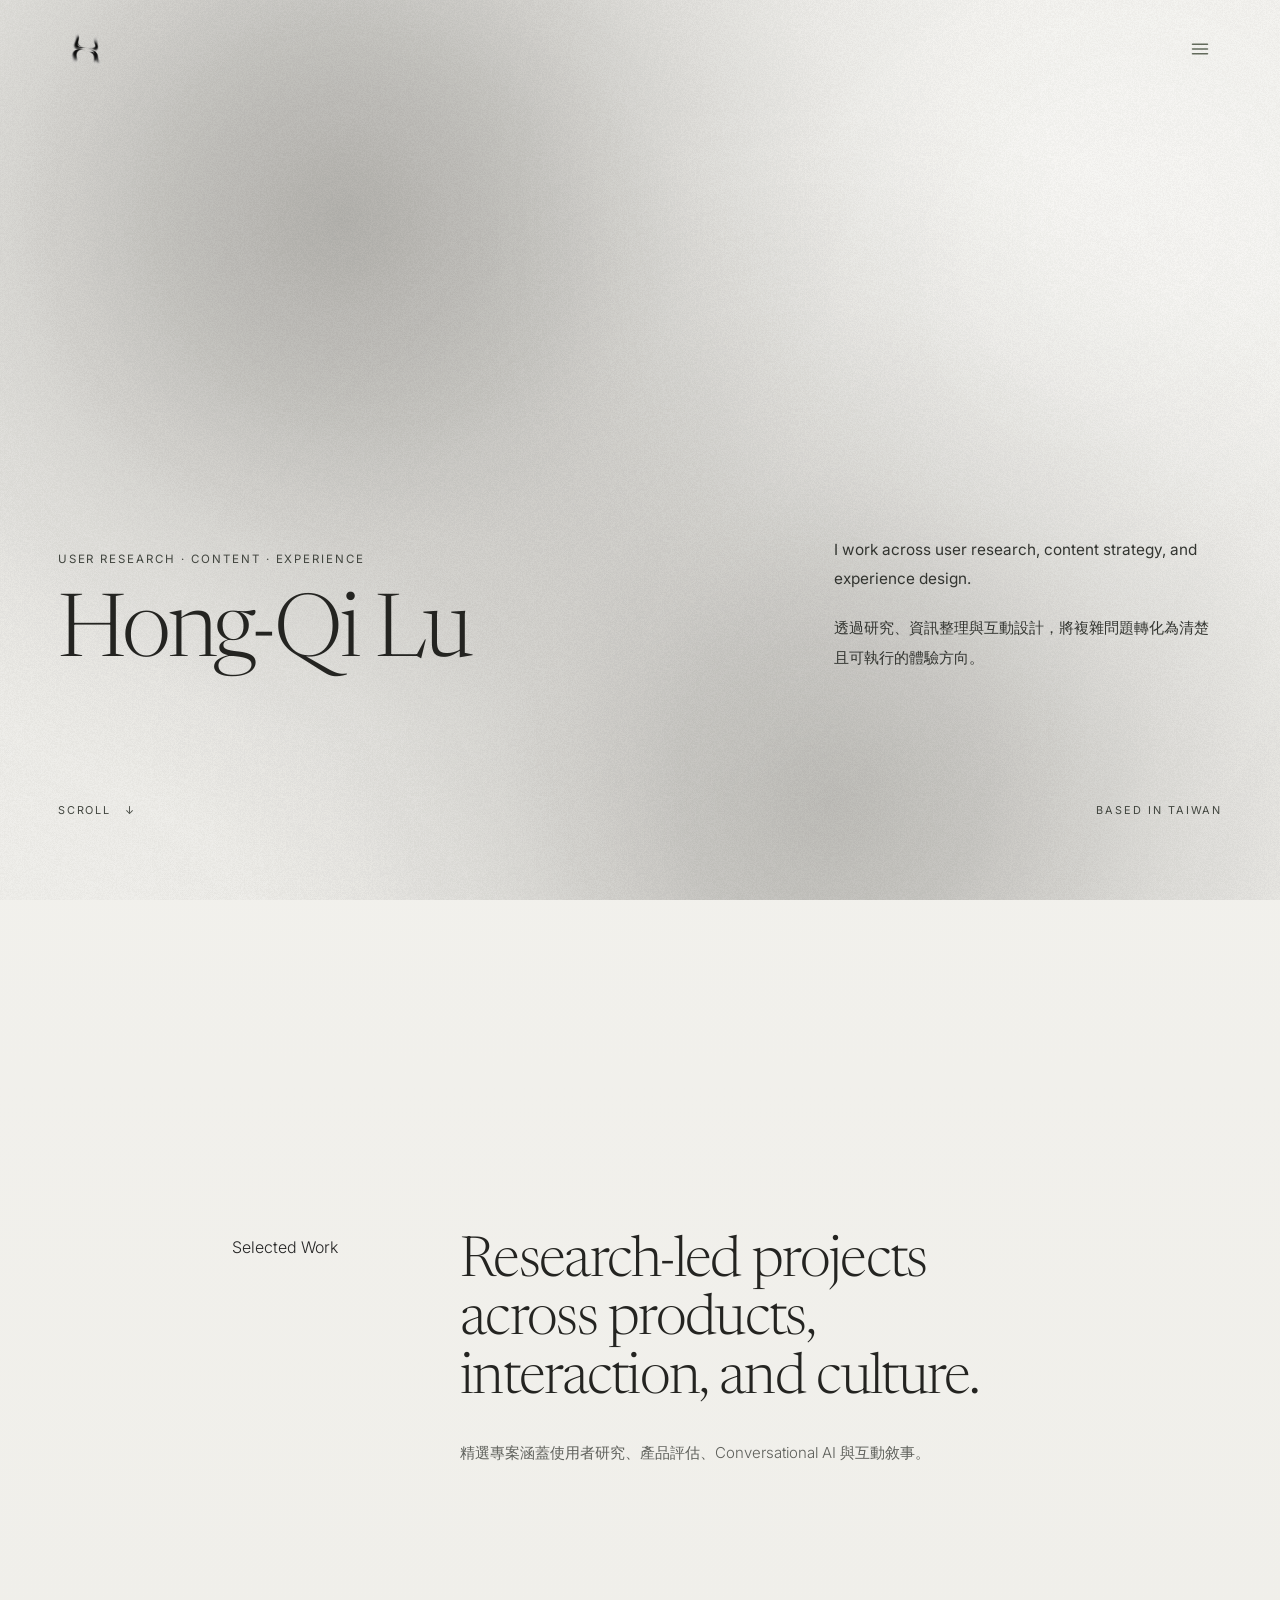
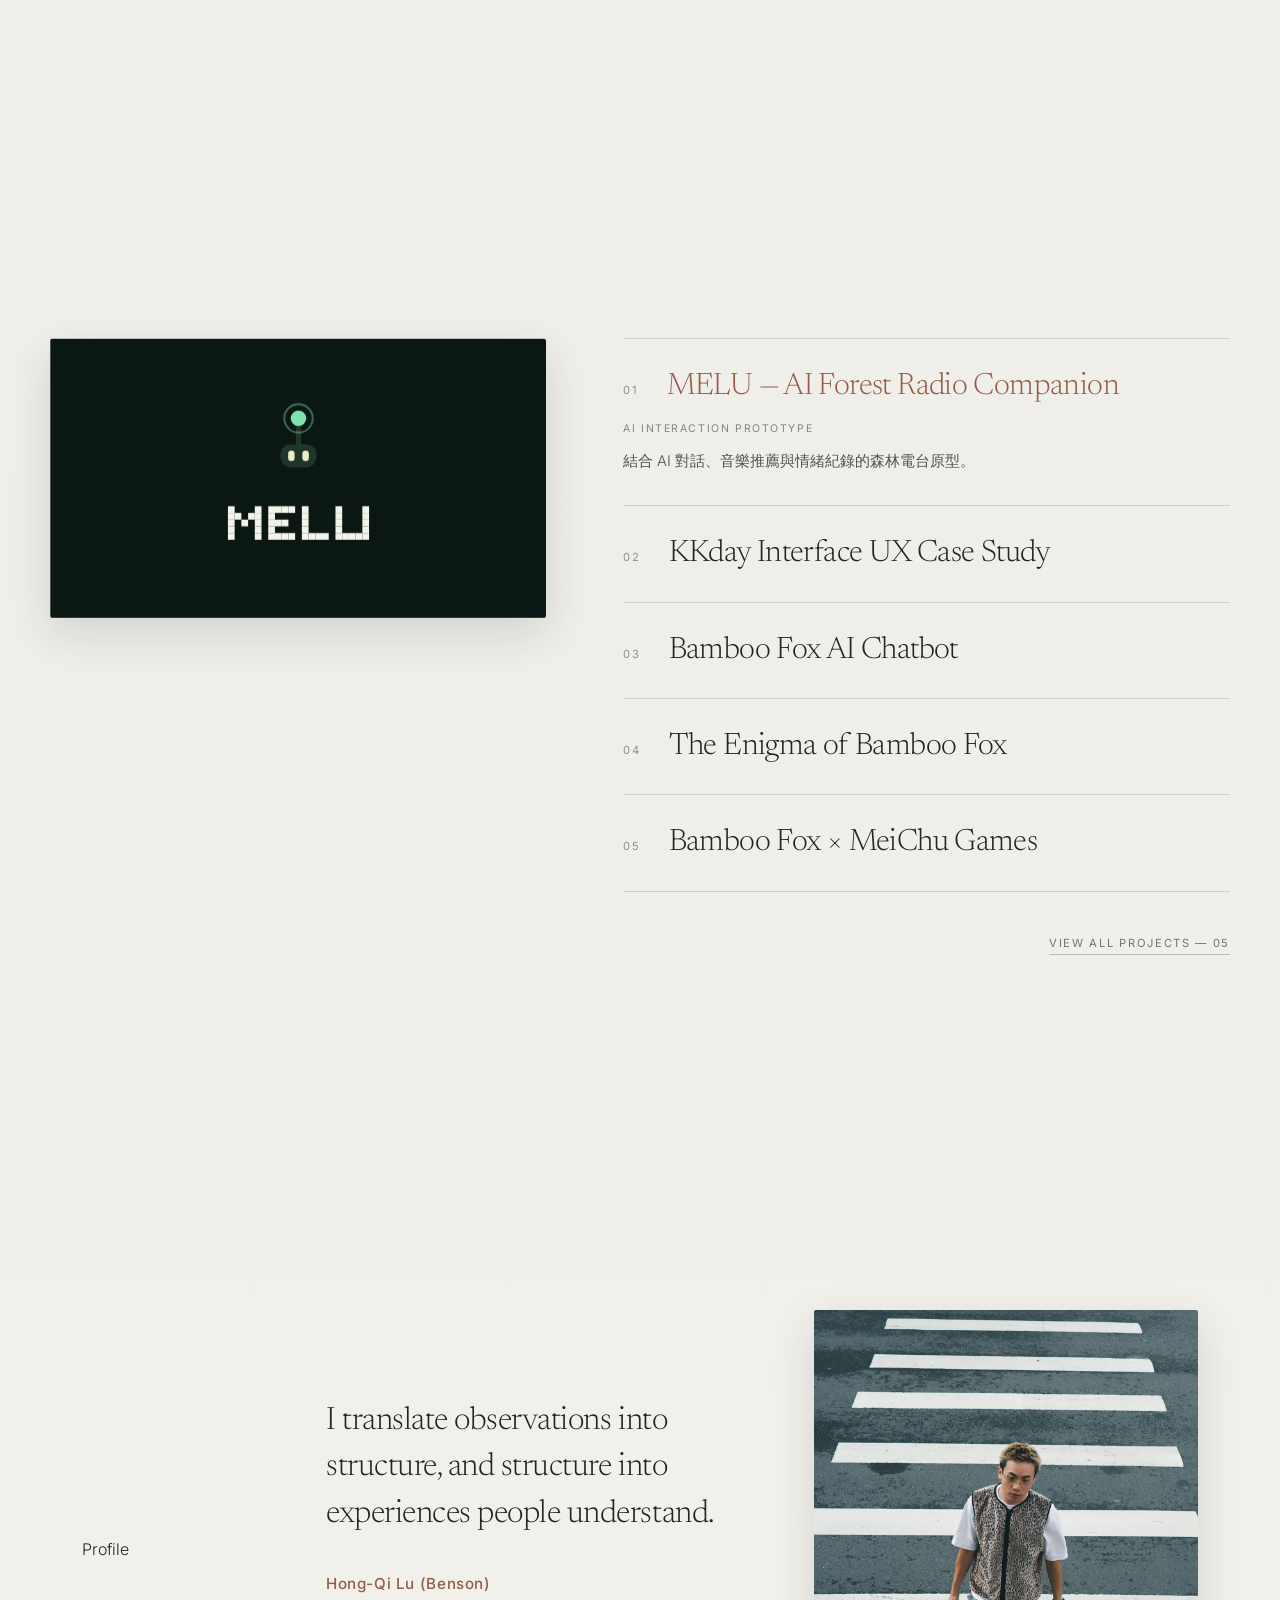
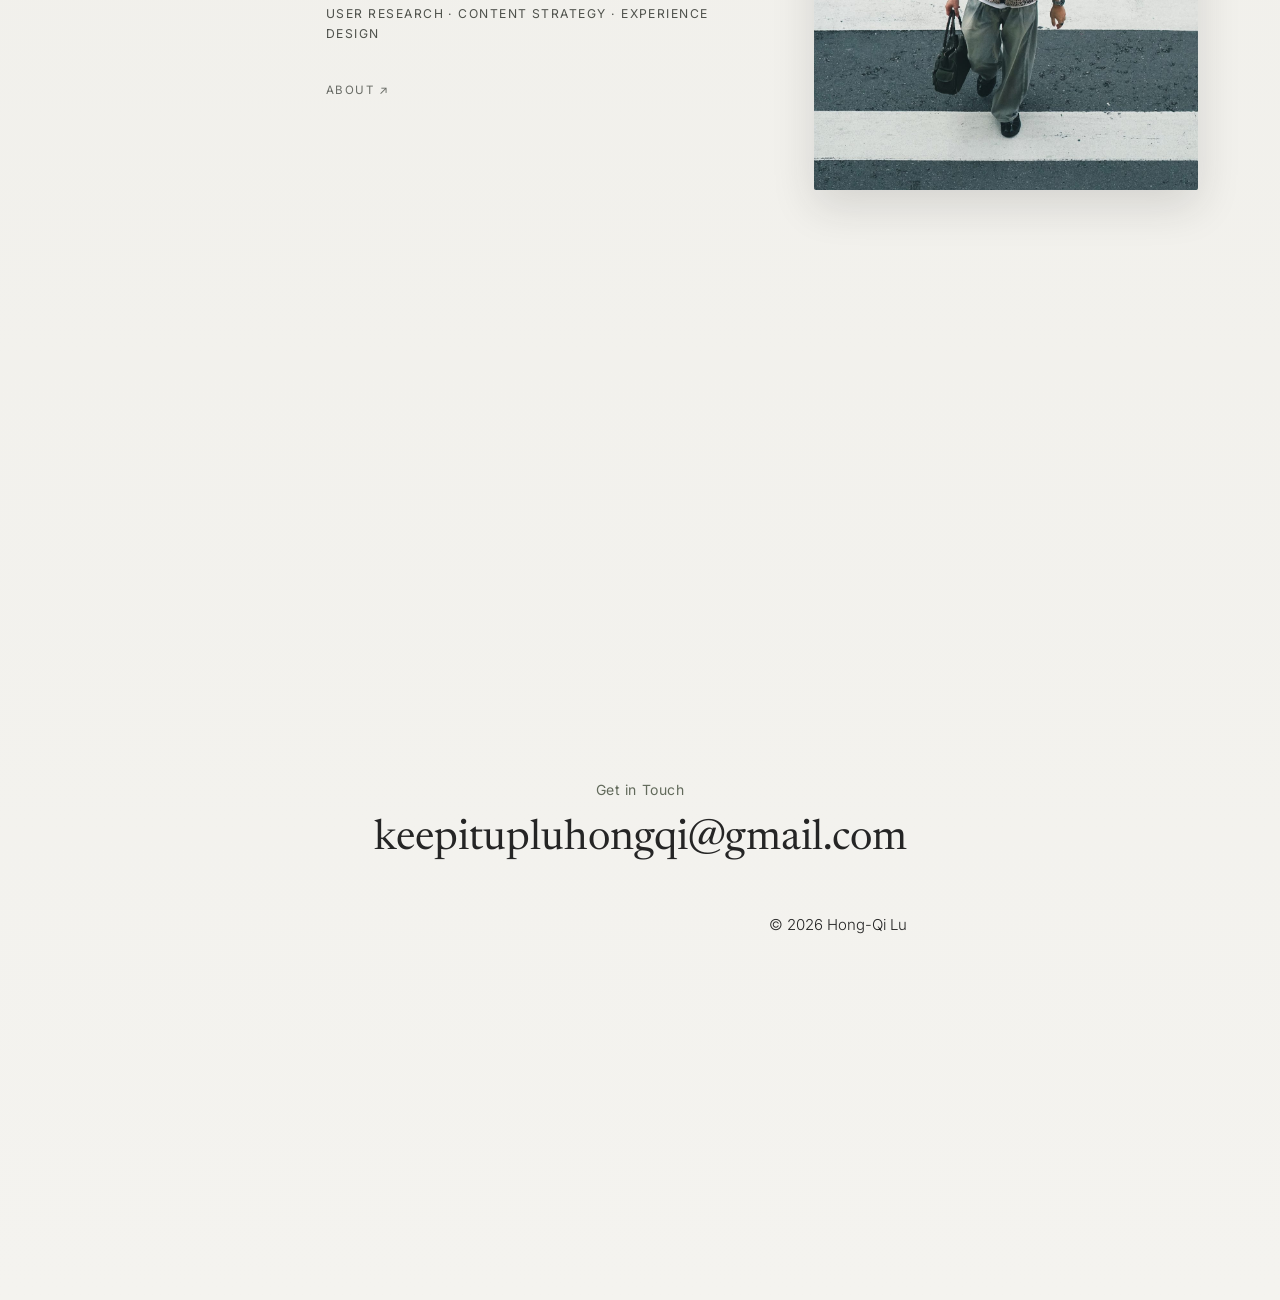
==== index.html @ 7295b7f6 "Update portfolio 2026-07-17 18:06" ====
<!DOCTYPE html>
<html lang="zh-Hant">
<head>
<meta charset="UTF-8">
<meta name="viewport" content="width=device-width, initial-scale=1.0">
<title>Hong-Qi Lu — Selected Work</title>
<link rel="preconnect" href="https://fonts.googleapis.com">
<link rel="preconnect" href="https://fonts.gstatic.com" crossorigin>
<link href="https://fonts.googleapis.com/css2?family=Newsreader:ital,opsz,wght@0,6..72,300;0,6..72,400;0,6..72,500;1,6..72,400&family=Inter:wght@300;400;500&display=swap" rel="stylesheet">
<meta name="description" content="Hong-Qi Lu (Benson) — portfolio in user research, content strategy, and experience design. Based in Taiwan.">
<link rel="icon" type="image/png" href="assets/logo/hongqi-h-logo.png">
<meta property="og:type" content="website">
<meta property="og:title" content="Hong-Qi Lu — Selected Work">
<meta property="og:description" content="Portfolio in user research, content strategy, and experience design.">
<meta property="og:image" content="https://benson-lu77.github.io/Benson/assets/logo/hongqi-h-logo.png">
<meta property="og:url" content="https://benson-lu77.github.io/Benson/">
<link rel="stylesheet" href="style.css?v=20260717-nav">
<style>
  /* Full-page scroll-snap: 5 homepage screens (desktop only) */
  @media (min-width: 761px){
    html{
      scroll-snap-type:y mandatory;
      scroll-behavior:smooth;
    }
    .page-home{ overscroll-behavior-y:none; }
    /* nav overlays so every screen snaps cleanly to the top */
    .page-home .site-nav{
      position: fixed;
      top: 0; left: 0; right: 0;
      z-index: 50;
    }
    .water-hero{ min-height: 100svh; }
    [data-home-panel]{
      scroll-snap-align: start;
      scroll-snap-stop: always;
    }
    .water-hero,
    .work-intro,
    .project-showcase,
    .home-profile,
    .site-footer{
      min-height: 100svh;
      display: flex;
      flex-direction: column;
      justify-content: center;
    }
    .home-profile{ padding-top: 0; padding-bottom: 0; }
    /* clear the fixed nav + breathing room so the project list isn't jammed to the top */
    .project-showcase{ padding-top: clamp(96px, 12vh, 140px); }
    .site-footer{
      margin-top: 0;
      border-top: 0;
      background: transparent;
    }
  }
  @media (min-width:901px) and (max-height:820px){
    .page-home .project-showcase{
      padding-top:82px;
      padding-bottom:34px;
    }
    .page-home .project-panel__row{ padding:11px 0; }
    .page-home .project-panel__title{ font-size:clamp(1.15rem,1.7vw,1.55rem); }
    .page-home .project-panel__meta{ padding-top:6px; }
    .page-home .project-panel__desc{ font-size:.82rem; line-height:1.5; }
    .page-home .project-index__viewall{ margin-top:16px; }
  }
  @media (prefers-reduced-motion:reduce){
    html{ scroll-behavior:auto; }
  }
</style>
</head>
<body class="page-home">

<a class="skip-link" href="#main-content">Skip to content</a>

<div class="site-water-layer" aria-hidden="true">
  <canvas id="siteWaterCanvas"></canvas>
</div>

<nav class="site-nav">
  <div class="wrap">
    <a
      href="index.html"
      class="nav-name site-logo--image"
      aria-label="Hong-Qi Lu — Home"
    >
      <img
        src="assets/logo/hongqi-h-logo.png?v=20260625-transparent"
        alt=""
        class="site-logo-image"
      >
    </a>
    <div class="nav-menu">
      <ul>
        <li><a href="index.html" class="nav-link active">Home</a></li>
        <li><a href="projects.html" class="nav-link">Projects</a></li>
        <li><a href="about.html" class="nav-link">About</a></li>
        <li><a href="contact.html" class="nav-link">Contact</a></li>
      </ul>
      <button class="nav-toggle" type="button" aria-label="Menu" aria-expanded="false">
        <svg viewBox="0 0 24 24" xmlns="http://www.w3.org/2000/svg" aria-hidden="true">
          <rect x="3" y="6" width="18" height="1.6" rx="0.8" fill="currentColor"/>
          <rect x="3" y="11.2" width="18" height="1.6" rx="0.8" fill="currentColor"/>
          <rect x="3" y="16.4" width="18" height="1.6" rx="0.8" fill="currentColor"/>
        </svg>
      </button>
    </div>
  </div>
</nav>

<section class="water-hero" id="main-content" aria-labelledby="water-hero-title" data-home-panel>
  <div class="water-hero__frame wrap">
    <div class="water-hero__identity">
      <div class="water-hero__title water-reveal">
        <p class="water-hero__kicker">
          USER RESEARCH · CONTENT · EXPERIENCE
        </p>
        <h1 id="water-hero-title">
          Hong-Qi Lu
        </h1>
      </div>
      <div class="water-hero__intro water-reveal">
        <p>
          I work across user research, content strategy,
          and experience design.
        </p>
        <p>
          透過研究、資訊整理與互動設計，將複雜問題轉化為清楚且可執行的體驗方向。</p>
      </div>
    </div>
    <div class="water-hero__bottom water-reveal">
      <a href="#selected-work" class="water-hero__scroll">
        <span>SCROLL</span>
        <span aria-hidden="true">↓</span>
      </a>
      <p>
        BASED IN TAIWAN
      </p>
    </div>
  </div>
</section>


<section class="work-intro water-section" id="selected-work" data-home-panel>
  <div class="wrap work-intro__inner">
    <p class="case-label water-reveal">
      Selected Work
    </p>
    <div class="work-intro__copy water-reveal">
      <h2>
        Research-led projects across
        products, interaction, and culture.
      </h2>
      <p>
        精選專案涵蓋使用者研究、產品評估、Conversational AI 與互動敘事。</p>
    </div>
  </div>
</section>

<section class="project-showcase project-panel water-section" aria-label="Selected projects" data-home-panel>
  <div class="project-panel__inner water-reveal">

    <div class="project-panel__media" aria-hidden="true">
      <div class="project-panel__frame">
        <img src="assets/melu/melu-cover-icon.svg" alt="">
      </div>
    </div>

    <div class="project-panel__list">

      <a href="project-melu.html" class="project-panel__row is-active"
         data-cover="assets/melu/melu-cover-icon.svg">
        <span class="project-panel__head">
          <span class="project-panel__num" aria-hidden="true">01</span>
          <span class="project-panel__title">MELU — AI Forest Radio Companion</span>
        </span>
        <span class="project-panel__detail">
          <span class="project-panel__detail-inner">
            <span class="project-panel__meta">AI Interaction Prototype</span>
            <span class="project-panel__desc">結合 AI 對話、音樂推薦與情緒紀錄的森林電台原型。</span>
            <img class="project-panel__thumb" src="assets/melu/melu-cover-icon.svg" alt="" loading="lazy">
          </span>
        </span>
      </a>

      <a href="project-kkday.html" class="project-panel__row"
         data-cover="assets/kkday/kkday-project-cover.svg">
        <span class="project-panel__head">
          <span class="project-panel__num" aria-hidden="true">02</span>
          <span class="project-panel__title">KKday Interface UX Case Study</span>
        </span>
        <span class="project-panel__detail">
          <span class="project-panel__detail-inner">
            <span class="project-panel__meta">User Research &amp; Product Evaluation</span>
            <span class="project-panel__desc">重新檢視旅遊商品從探索、比較到預訂的決策體驗。</span>
            <img class="project-panel__thumb" src="assets/kkday/kkday-project-cover.svg" alt="" loading="lazy">
          </span>
        </span>
      </a>

      <a href="project-bamboofox-chatbot.html" class="project-panel__row"
         data-cover="assets/bamboofox-chatbot/bamboofox-chatbot-cover.png">
        <span class="project-panel__head">
          <span class="project-panel__num" aria-hidden="true">03</span>
          <span class="project-panel__title">Bamboo Fox AI Chatbot</span>
        </span>
        <span class="project-panel__detail">
          <span class="project-panel__detail-inner">
            <span class="project-panel__meta">Research &amp; Conversational Experience</span>
            <span class="project-panel__desc">評估五個版本的對話機器人，將質化回饋轉化為 prompt 規則與改善方向。</span>
            <img class="project-panel__thumb" src="assets/bamboofox-chatbot/bamboofox-chatbot-cover.png" alt="" loading="lazy">
          </span>
        </span>
      </a>

      <a href="project-enigma.html" class="project-panel__row"
         data-cover="assets/enigma/cover-fox-forest.jpg">
        <span class="project-panel__head">
          <span class="project-panel__num" aria-hidden="true">04</span>
          <span class="project-panel__title">The Enigma of Bamboo Fox</span>
        </span>
        <span class="project-panel__detail">
          <span class="project-panel__detail-inner">
            <span class="project-panel__meta">Interactive Storytelling</span>
            <span class="project-panel__desc">將校園吉祥物故事重構為互動敘事體驗，並轉化為可測試的 Figma 原型。</span>
            <img class="project-panel__thumb" src="assets/enigma/cover-fox-forest.jpg" alt="" loading="lazy">
          </span>
        </span>
      </a>

      <a href="project-meichu.html" class="project-panel__row"
         data-cover="assets/meichu-games/bamboofox-meichugames.svg">
        <span class="project-panel__head">
          <span class="project-panel__num" aria-hidden="true">05</span>
          <span class="project-panel__title">Bamboo Fox × MeiChu Games</span>
        </span>
        <span class="project-panel__detail">
          <span class="project-panel__detail-inner">
            <span class="project-panel__meta">Campus Cultural Marketing Project</span>
            <span class="project-panel__desc">以跨渠道校園企劃，延伸竹狐 IP 與梅竹賽事文化的參與體驗。</span>
            <img class="project-panel__thumb" src="assets/meichu-games/bamboofox-meichugames.svg" alt="" loading="lazy">
          </span>
        </span>
      </a>

    </div>
  </div>

  <div class="project-index__viewall water-reveal">
    <a href="projects.html">VIEW ALL PROJECTS — 05</a>
  </div>
</section>

<section class="home-profile water-section" data-home-panel>
  <div class="wrap home-profile__inner">
    <p class="case-label water-reveal">
      Profile
    </p>
    <div class="home-profile__copy water-reveal">
      <p>
        I translate observations into structure,
        and structure into experiences people understand.
      </p>
      <p class="home-profile__name">Hong-Qi Lu (Benson)</p>
      <p class="home-profile__role">User Research · Content Strategy · Experience Design</p>
      <a href="about.html">
        About ↗
      </a>
    </div>
    <figure class="home-profile__portrait water-reveal">
      <img
        src="assets/profile-home.jpg"
        alt="Hong-Qi Lu (Benson) portrait"
        loading="lazy"
      >
    </figure>
  </div>
</section>

<footer class="site-footer" data-home-panel>
  <div class="wrap">
    <a href="contact.html" class="footer-getintouch">
      <span class="footer-getintouch__eyebrow">Get in Touch</span>
      <span class="footer-getintouch__email">keepitupluhongqi@gmail.com</span>
    </a>
    <p class="footer-note">© 2026 Hong-Qi Lu</p>
  </div>
</footer>

<button class="back-to-top" aria-label="Back to top" onclick="window.scrollTo({top:0,behavior:'smooth'})">↑</button>

<script src="water-hero.js?v=20260714-water-ripple2"></script>
<script src="home-scroll.js?v=20260714-home-five-panels7"></script>
</body>
</html>
---- style.css ----
:root {
  --warm-white: #F4F1EA;
  --paper-white: #FCFBF7;
  --charcoal: #252525;
  --olive: #626A5B; /* a11y: darkened from #7D8575 for WCAG AA text contrast */
  --clay: #935D48;  /* a11y: darkened from #A9705A for WCAG AA text contrast */
}

* {
  margin: 0;
  padding: 0;
  box-sizing: border-box;
}

html {
  scroll-behavior: smooth;
}

body {
  background: linear-gradient(180deg, #f3f2ee 0%, #efeee9 48%, #f4f3ef 100%);
  min-height: 100vh;
  color: var(--charcoal);
  font-family: 'Inter', -apple-system, BlinkMacSystemFont, sans-serif;
  font-weight: 300;
  line-height: 1.7;
  -webkit-font-smoothing: antialiased;
  overflow-wrap: break-word;
}

.wrap {
  max-width: 880px;
  margin: 0 auto;
  padding: 0 32px;
}

/* Nav */
.site-nav {
  position: relative;
  z-index: 20;
  background: rgba(244, 241, 234, 0.9);
  border-bottom: 1px solid rgba(37, 37, 37, 0.08);
}

.site-nav .wrap {
  display: flex;
  align-items: center;
  justify-content: space-between;
  max-width: none;
  padding-top: 22px;
  padding-bottom: 22px;
  padding-left: clamp(28px, 4.5vw, 64px);
  padding-right: clamp(28px, 4.5vw, 64px);
}

.site-nav .nav-name {
  font-family: 'Newsreader', serif;
  font-size: 17px;
  color: var(--charcoal);
  text-decoration: none;
}

.site-nav ul {
  display: flex;
  gap: 32px;
  list-style: none;
}

.site-nav a.nav-link {
  font-size: 14px;
  letter-spacing: 0.04em;
  color: var(--olive);
  text-decoration: none;
  padding-bottom: 4px;
  border-bottom: 1px solid transparent;
  transition: color 0.2s ease, border-color 0.2s ease;
}

.site-nav a.nav-link:hover,
.site-nav a.nav-link.active {
  color: var(--clay);
  border-color: var(--clay);
}

/* Nav menu — transparent hamburger, expands on hover */
.nav-menu {
  position: relative;
  display: flex;
  align-items: center;
  justify-content: flex-end;
}
.nav-toggle {
  display: flex;
  align-items: center;
  justify-content: center;
  width: 44px;
  height: 44px;
  padding: 0;
  border: 0;
  background: transparent;
  color: var(--olive);
  cursor: pointer;
  transition: color 0.2s ease;
}
.nav-toggle svg { width: 22px; height: 22px; display: block; }
.nav-menu:hover .nav-toggle,
.nav-menu:focus-within .nav-toggle { color: var(--clay); }
.nav-toggle:focus-visible { outline: 2px solid var(--clay); outline-offset: 2px; }

.site-nav .nav-menu > ul {
  position: absolute;
  right: 100%;
  top: 50%;
  margin: 0;
  padding: 0 18px 0 0;
  display: flex;
  align-items: center;
  gap: 32px;
  list-style: none;
  white-space: nowrap;
  background: transparent;
  opacity: 0;
  visibility: hidden;
  pointer-events: none;
  transform: translateY(-50%) translateX(10px);
  transition: opacity 0.28s ease, transform 0.28s ease, visibility 0.28s;
}
.nav-menu:hover > ul,
.nav-menu:focus-within > ul {
  opacity: 1;
  visibility: visible;
  pointer-events: auto;
  transform: translateY(-50%) translateX(0);
}

/* On small screens the links drop below the icon instead of sliding sideways */
@media (max-width: 640px) {
  .site-nav .nav-menu > ul {
    right: 0;
    top: 100%;
    flex-direction: column;
    align-items: flex-end;
    gap: 2px;
    padding: 12px 16px;
    border-radius: 12px;
    background: rgba(244, 241, 234, 0.97);
    -webkit-backdrop-filter: blur(8px);
    backdrop-filter: blur(8px);
    box-shadow: 0 12px 28px rgba(37, 37, 34, 0.12);
    transform: translateY(6px);
  }
  .nav-menu:hover > ul,
  .nav-menu:focus-within > ul { transform: translateY(0); }
}
@media (prefers-reduced-motion: reduce) {
  .site-nav .nav-menu > ul { transition: opacity 0.2s ease, visibility 0.2s; }
}

/* Header */
.site-header {
  padding: 96px 0 64px;
}

.site-header.compact {
  padding: 72px 0 48px;
}

.site-header.slim {
  padding: 36px 0 12px;
}

.back-link {
  display: inline-block;
  font-size: 14px;
  color: var(--olive);
  text-decoration: none;
  margin-bottom: 24px;
  border-bottom: 1px solid transparent;
}

.back-link:hover {
  color: var(--clay);
  border-color: var(--clay);
}

.project-meta {
  display: flex;
  gap: 24px;
  margin-top: 20px;
  font-size: 14px;
  color: var(--olive);
}

.eyebrow {
  font-size: 14px;
  letter-spacing: 0.08em;
  text-transform: uppercase;
  color: var(--olive);
  margin-bottom: 18px;
}

.site-header h1 {
  font-family: 'Newsreader', serif;
  font-weight: 400;
  font-size: clamp(32px, 5vw, 52px);
  line-height: 1.25;
  max-width: none;
  color: var(--charcoal);
}

/* h1 used as page eyebrow (semantic heading, eyebrow visual) */
.site-header h1.eyebrow {
  font-family: 'Inter', -apple-system, BlinkMacSystemFont, sans-serif;
  font-weight: 300;
  font-size: 14px;
  line-height: 1.7;
  letter-spacing: 0.08em;
  color: var(--olive);
}

/* Skip to content (visible on keyboard focus only) */
.skip-link {
  position: absolute;
  top: 16px;
  left: -9999px;
  z-index: 200;
  background: var(--charcoal);
  color: #FCFBF7;
  padding: 8px 16px;
  font-size: 14px;
  text-decoration: none;
  border-radius: 4px;
}

.skip-link:focus {
  left: 16px;
}

/* Inner page header: light entrance fade (home uses water-reveal) */
@keyframes headerEnter {
  from {
    opacity: 0;
    transform: translateY(14px);
  }
  to {
    opacity: 1;
    transform: translateY(0);
  }
}

.site-header .wrap > * {
  animation: headerEnter 0.7s cubic-bezier(0.2, 0.75, 0.25, 1) both;
}

.site-header .wrap > *:nth-child(2) { animation-delay: 90ms; }
.site-header .wrap > *:nth-child(3) { animation-delay: 180ms; }
.site-header .wrap > *:nth-child(4) { animation-delay: 270ms; }
.site-header .wrap > *:nth-child(n+5) { animation-delay: 360ms; }

@media (prefers-reduced-motion: reduce) {
  .site-header .wrap > * {
    animation: none;
  }
}

/* Intro */
.intro {
  padding: 0 0 96px;
}

.intro-en {
  font-family: 'Newsreader', serif;
  font-style: italic;
  font-size: 20px;
  line-height: 1.65;
  color: var(--charcoal);
  max-width: 620px;
  margin-bottom: 20px;
}

.intro-zh {
  font-size: 16px;
  color: var(--olive);
  max-width: 620px;
}

/* Capabilities */
.capabilities {
  padding: 64px 0;
  border-top: 1px solid rgba(37,37,37,0.1);
  border-bottom: 1px solid rgba(37,37,37,0.1);
}

.cap-grid {
  display: grid;
  grid-template-columns: repeat(2, 1fr);
  gap: 40px 48px;
}

.cap-label {
  font-family: 'Newsreader', serif;
  font-size: 19px;
  color: var(--clay);
  margin-bottom: 10px;
}

.cap-detail {
  font-size: 15px;
  color: var(--charcoal);
  opacity: 0.85;
  max-width: 360px;
}

/* Work */
.work {
  padding: 16px 0;
}

.work-item {
  display: grid;
  grid-template-columns: 1fr 1fr;
  gap: 56px;
  align-items: center;
  margin-bottom: 120px;
}

.work-item:last-child {
  margin-bottom: 0;
}

.work-item.reverse .work-visual {
  order: 2;
}

.work-item.reverse .work-text {
  order: 1;
}

.work-visual {
  aspect-ratio: 4 / 3;
  border-radius: 2px;
  background: var(--paper-white);
}

.visual-1 { background: linear-gradient(135deg, #D9D4C5, var(--olive)); }
.visual-2 { background: linear-gradient(135deg, #E8DCD2, var(--clay)); }
.visual-3 { background: linear-gradient(135deg, #DDE0D6, #8C9787); }
.visual-4 { background: linear-gradient(135deg, #EFE6DC, #BFA08C); }

.work-kicker {
  font-size: 13px;
  letter-spacing: 0.06em;
  text-transform: uppercase;
  color: var(--olive);
  margin-bottom: 12px;
}

.work-text h2 {
  font-family: 'Newsreader', serif;
  font-weight: 500;
  font-size: 28px;
  margin-bottom: 16px;
  color: var(--charcoal);
}

.work-text p:not(.work-kicker) {
  font-size: 15.5px;
  color: var(--charcoal);
  opacity: 0.85;
  max-width: 420px;
}

/* Footer */
.site-footer {
  padding: 80px 0 64px;
  border-top: 1px solid rgba(37,37,37,0.1);
  background: rgba(37, 37, 34, 0.04);
}

.site-footer .wrap {
  position: relative;
  max-width: none;
  padding-left: clamp(28px, 4.5vw, 64px);
  padding-right: clamp(28px, 4.5vw, 64px);
}

.footer-grid {
  display: flex;
  justify-content: center;
  align-items: flex-start;
  gap: clamp(48px, 8vw, 120px);
  margin-bottom: 48px;
}

.footer-grid > div {
  text-align: left;
}

.footer-label {
  font-size: 13px;
  letter-spacing: 0.06em;
  text-transform: uppercase;
  color: var(--olive);
  margin-bottom: 8px;
}

.site-footer a {
  color: var(--clay);
  text-decoration: none;
  font-size: 15px;
  border-bottom: 1px solid transparent;
  transition: border-color 0.2s ease;
}

.site-footer a:hover {
  border-color: var(--clay);
}

.site-footer p {
  font-size: 15px;
  color: var(--charcoal);
}

.footer-note {
  font-size: 12px;
  color: var(--olive);
  text-align: right;
}

/* Footer "Get in Touch" CTA (index / projects / resume) */
.site-footer a.footer-getintouch {
  display: block;
  text-align: center;
  color: var(--charcoal);
  text-decoration: none;
  border-bottom: 0;
  margin-bottom: 40px;
}
.site-footer a.footer-getintouch:hover { border-color: transparent; }
.footer-getintouch__eyebrow {
  display: block;
  font-family: 'Inter', -apple-system, BlinkMacSystemFont, sans-serif;
  font-weight: 400;
  font-size: 14px;
  letter-spacing: 0.04em;
  color: var(--olive);
  margin-bottom: 14px;
}
.footer-getintouch__email {
  position: relative;
  display: inline-block;
  padding-bottom: 10px;
  font-family: 'Newsreader', serif;
  font-weight: 400;
  font-size: clamp(24px, 4vw, 42px);
  line-height: 1.1;
  color: var(--charcoal);
}
.footer-getintouch__email::after {
  content: "";
  position: absolute;
  left: 0;
  right: 0;
  bottom: 0;
  height: 2px;
  background: var(--charcoal);
  transform: scaleX(0);
  transform-origin: center;
  transition: transform 0.35s ease;
}
.footer-getintouch:hover .footer-getintouch__email::after { transform: scaleX(1); }

/* Responsive */
@media (max-width: 720px) {
  .site-header {
    padding: 80px 0 48px;
  }

  .cap-grid {
    grid-template-columns: 1fr;
  }

  .work-item,
  .work-item.reverse {
    grid-template-columns: 1fr;
  }

  .work-item.reverse .work-visual,
  .work-item.reverse .work-text {
    order: initial;
  }

  .work-item {
    margin-bottom: 72px;
  }

  .footer-grid {
    grid-template-columns: 1fr;
    gap: 24px;
  }
}

/* Project grid (Projects page + home preview) */
.project-grid {
  display: grid;
  grid-template-columns: repeat(2, 1fr);
  gap: 48px;
  padding: 16px 0 96px;
}

.project-card {
  text-decoration: none;
  color: var(--charcoal);
  display: block;
}

/* ── Project thumbnail ── */
.project-thumbnail {
  width: 100%;
  aspect-ratio: 16 / 10;
  overflow: hidden;
  background: #ecebe6;
  margin-bottom: 20px;
}

.project-thumbnail img {
  display: block;
  width: 100%;
  height: 100%;
  object-fit: cover;
  object-position: center;
}

.project-card--chatbot .project-thumbnail img {
  object-position: center center;
}

/* ── Project category label ── */
.project-category {
  font-size: 13px;
  letter-spacing: 0.06em;
  text-transform: uppercase;
  color: var(--olive);
  margin-bottom: 8px;
}

.project-card .work-visual {
  margin-bottom: 20px;
  transition: opacity 0.2s ease;
}

.project-card:hover .work-visual {
  opacity: 0.85;
}

.project-card .card-kicker {
  font-size: 13px;
  letter-spacing: 0.06em;
  text-transform: uppercase;
  color: var(--olive);
  margin-bottom: 8px;
}

.project-card h3 {
  font-family: 'Newsreader', serif;
  font-weight: 500;
  font-size: 22px;
}

/* ── Projects page grid ── */
.projects-grid {
  display: grid;
  grid-template-columns: repeat(2, 1fr);
  gap: 40px;
  padding: 4px 0 80px;
}

.project-card:hover .project-thumbnail img {
  transform: scale(1.02);
  transition: transform 0.3s ease;
}

.project-thumbnail img {
  transition: transform 0.3s ease;
}

.project-title {
  font-family: 'Newsreader', serif;
  font-weight: 500;
  font-size: 22px;
  color: var(--charcoal);
  margin: 0;
}

/* Case study sections */
.case-section {
  padding: 64px 0;
  border-top: 1px solid rgba(37,37,37,0.08);
}

.case-section .case-label {
  font-size: 13px;
  letter-spacing: 0.06em;
  text-transform: uppercase;
  color: var(--clay);
  margin-bottom: 12px;
}

.case-section h2 {
  font-family: 'Newsreader', serif;
  font-weight: 500;
  font-size: 24px;
  margin-bottom: 14px;
}

.case-section p {
  font-size: 15.5px;
  max-width: none;
  opacity: 0.85;
}

/* ── At a glance (case-page summary) ── */
.at-glance {
  padding: clamp(30px, 4vw, 48px) 0;
  border-top: 1px solid rgba(37, 37, 34, 0.12);
  border-bottom: 1px solid rgba(37, 37, 34, 0.12);
}
.at-glance__inner {
  display: grid;
  grid-template-columns: 1fr 1fr;
  gap: clamp(28px, 4vw, 64px);
}
.at-glance__label {
  font-size: 11px;
  letter-spacing: 0.08em;
  text-transform: uppercase;
  color: var(--clay);
  margin: 0 0 10px;
}
.at-glance__value {
  font-size: 15.5px;
  line-height: 1.7;
  color: var(--charcoal);
  opacity: 0.85;
  margin: 0;
  max-width: none;
}
@media (max-width: 640px) {
  .at-glance__inner { grid-template-columns: 1fr; gap: 22px; }
}

/* ── Floating case-page contents (side, hover to reveal) ── */
html { scroll-behavior: smooth; }
.case-section[id] { scroll-margin-top: 40px; }

.case-toc-widget {
  position: fixed;
  z-index: 60;
  left: 26px;
  bottom: 30px;
  opacity: 0;
  visibility: hidden;
  transform: translateY(8px);
  transition: opacity 0.3s ease, transform 0.3s ease, visibility 0.3s;
}
.case-toc-widget.is-ready {
  opacity: 1;
  visibility: visible;
  transform: none;
}
/* transparent bridge so moving from button to panel keeps hover */
.case-toc-widget::before {
  content: "";
  position: absolute;
  left: 0;
  bottom: 50px;
  width: 54px;
  height: 22px;
}
.case-toc-fab {
  width: 54px;
  height: 54px;
  padding: 0;
  border: 1px solid rgba(37, 37, 34, 0.14);
  border-radius: 50%;
  background: rgba(247, 246, 242, 0.86);
  -webkit-backdrop-filter: blur(6px);
  backdrop-filter: blur(6px);
  color: var(--olive);
  display: flex;
  align-items: center;
  justify-content: center;
  cursor: pointer;
  box-shadow: 0 6px 18px rgba(37, 37, 34, 0.1);
  transition: color 0.2s ease, box-shadow 0.25s ease;
}
.case-toc-widget:hover .case-toc-fab,
.case-toc-fab:focus-visible { color: var(--charcoal); box-shadow: 0 8px 22px rgba(37, 37, 34, 0.14); }
.case-toc-fab:focus-visible { outline: 2px solid var(--clay); outline-offset: 3px; }
.case-toc-fab svg { width: 24px; height: 24px; display: block; }

.case-toc-panel {
  position: absolute;
  left: 0;
  bottom: 64px;
  width: min(280px, calc(100vw - 52px));
  max-height: min(68vh, 540px);
  overflow-y: auto;
  background: rgba(249, 248, 245, 0.97);
  -webkit-backdrop-filter: blur(8px);
  backdrop-filter: blur(8px);
  color: var(--charcoal);
  border: 1px solid rgba(37, 37, 34, 0.12);
  border-radius: 16px;
  padding: 18px 18px 20px;
  box-shadow: 0 14px 34px rgba(37, 37, 34, 0.12);
  opacity: 0;
  visibility: hidden;
  transform: translateY(8px);
  transform-origin: bottom left;
  transition: opacity 0.22s ease, transform 0.22s ease, visibility 0.22s;
}
.case-toc-widget:hover .case-toc-panel,
.case-toc-panel.is-open { opacity: 1; visibility: visible; transform: none; }
.case-toc-panel__title {
  font-family: "Inter", sans-serif;
  font-size: 11px;
  letter-spacing: 0.14em;
  text-transform: uppercase;
  color: var(--clay);
  opacity: 0.9;
  margin: 0 0 14px;
}
.case-toc-panel ol { list-style: none; margin: 0; padding: 0; counter-reset: toc; }
.case-toc-panel li { margin: 0; counter-increment: toc; }
.case-toc-panel a {
  display: flex;
  gap: 12px;
  padding: 8px 0;
  font-family: "Inter", sans-serif;
  font-size: 13px;
  line-height: 1.4;
  color: rgba(37, 37, 34, 0.58);
  text-decoration: none;
  border-bottom: 1px solid rgba(37, 37, 34, 0.08);
  transition: color 0.2s ease;
}
.case-toc-panel li:last-child a { border-bottom: 0; }
.case-toc-panel a::before {
  content: counter(toc, decimal-leading-zero);
  color: rgba(37, 37, 34, 0.3);
  font-size: 11px;
  letter-spacing: 0.06em;
  padding-top: 2px;
}
.case-toc-panel a:hover,
.case-toc-panel a.is-current { color: var(--charcoal); }
.case-toc-panel a.is-current::before { color: var(--clay); }

@media (max-width: 760px) {
  .case-toc-widget { left: 16px; bottom: 20px; }
  .case-toc-widget::before { bottom: 46px; width: 48px; }
  .case-toc-fab { width: 48px; height: 48px; }
  .case-toc-fab svg { width: 22px; height: 22px; }
  .case-toc-panel { bottom: 60px; }
}
@media (prefers-reduced-motion: reduce) {
  .case-toc-panel { transition: opacity 0.2s ease, visibility 0.2s; transform: none; }
}

/* Previous / Next Project Navigation */
.project-nav-footer {
  border-top: 1px solid rgba(37, 37, 34, 0.12);
  border-bottom: 0;
}

.project-nav-footer + .site-footer { border-top: 0; }

.project-nav-footer__inner {
  display: grid;
  grid-template-columns: minmax(0, 1fr) minmax(0, 1fr);
  column-gap: 96px;
  padding-top: 64px;
  padding-bottom: 64px;
}

.project-nav-link {
  display: flex;
  flex-direction: column;
  gap: 10px;
  min-width: 0;
  color: inherit;
  text-decoration: none;
}

.project-nav-link--previous {
  align-items: flex-start;
  text-align: left;
}

.project-nav-link--next {
  align-items: flex-end;
  text-align: right;
}

.project-nav-direction {
  font-family: "Inter", sans-serif;
  font-size: 0.72rem;
  font-weight: 400;
  line-height: 1.4;
  letter-spacing: 0.12em;
  text-transform: uppercase;
  color: var(--muted, #8a8e82);
}

.project-nav-title {
  font-family: "Inter", sans-serif;
  font-size: clamp(1rem, 1.8vw, 1.35rem);
  font-weight: 300;
  line-height: 1.45;
  color: var(--text, #252522);
  overflow-wrap: anywhere;
}

.project-nav-link:hover .project-nav-title {
  opacity: 0.62;
}

.project-nav-link:focus-visible {
  outline: 1px solid currentColor;
  outline-offset: 8px;
}

/* Resume page */
.resume-section {
  padding: 56px 0;
  border-top: 1px solid rgba(37,37,37,0.08);
}

.resume-section h2 {
  font-family: 'Newsreader', serif;
  font-weight: 500;
  font-size: 22px;
  color: var(--charcoal);
  margin-bottom: 32px;
}

.resume-entry {
  margin-bottom: 32px;
}

.resume-entry:last-child {
  margin-bottom: 0;
}

.resume-entry + .resume-entry {
  margin-top: 44px;
}

.resume-entry > p:last-child {
  max-width: 880px;
  line-height: 1.75;
}

.resume-entry-head {
  display: flex;
  justify-content: space-between;
  align-items: baseline;
  flex-wrap: wrap;
  gap: 8px;
  margin-bottom: 8px;
}

.resume-entry-head h3 {
  font-family: 'Newsreader', serif;
  font-weight: 500;
  font-size: 18px;
  color: var(--charcoal);
}

.resume-entry-org {
  font-size: 14.5px;
  color: var(--clay);
}

.resume-entry-date {
  font-size: 13.5px;
  color: var(--olive);
  white-space: nowrap;
}

.resume-entry p {
  font-size: 15px;
  opacity: 0.85;
  max-width: none;
}

/* ── Resume intro (positioning + summary) ── */
.resume-intro {
  max-width: none;
  margin-top: 24px;
}

.resume-positioning {
  margin: 0;
  font-family: "Newsreader", serif;
  font-size: clamp(1.65rem, 3vw, 2.35rem);
  font-weight: 400;
  font-style: normal;
  line-height: 1.2;
  letter-spacing: 0;
  text-transform: none;
  color: var(--text);
}

.resume-summary {
  margin: 14px 0 0;
  max-width: none;
  font-family: "Inter", sans-serif;
  font-size: 1rem;
  font-weight: 300;
  font-style: normal;
  line-height: 1.75;
  color: var(--text-muted);
}

.resume-buttons {
  display: flex;
  gap: 16px;
  margin-top: 30px;
  flex-wrap: wrap;
}

.btn-outline {
  display: inline-block;
  padding: 12px 24px;
  font-size: 14px;
  color: var(--charcoal);
  border: 1px solid var(--clay);
  border-radius: 2px;
  text-decoration: none;
  transition: background 0.2s ease, color 0.2s ease;
}

.btn-outline:hover {
  background: var(--clay);
  color: var(--paper-white);
}

/* Contact page */
.contact-hero {
  padding: 96px 0 64px;
}

.contact-hero h1 {
  font-family: 'Newsreader', serif;
  font-weight: 400;
  font-size: clamp(28px, 4vw, 40px);
  max-width: 520px;
}

.contact-list {
  padding: 0 0 120px;
  display: flex;
  flex-direction: column;
  gap: 28px;
}

.contact-list a,
.contact-list p {
  font-size: 17px;
}

.contact-list a {
  color: var(--clay);
  text-decoration: none;
  border-bottom: 1px solid transparent;
  transition: border-color 0.2s ease;
}

.contact-list a:hover {
  border-color: var(--clay);
}

.contact-layout {
  display: grid;
  grid-template-columns: clamp(180px, 20vw, 240px) 1fr;
  gap: clamp(56px, 8vw, 120px);
  align-items: center;
  padding-top: 24px;
}

.contact-portrait {
  margin: 0;
  text-align: center;
}

.contact-portrait figcaption strong {
  display: block;
  margin-top: 22px;
  font-family: "Newsreader", serif;
  font-size: 1.35rem;
  font-weight: 400;
  line-height: 1.3;
  color: #242421;
}

.contact-portrait figcaption span {
  display: block;
  margin-top: 8px;
  font-family: "Inter", sans-serif;
  font-size: 0.68rem;
  font-weight: 400;
  letter-spacing: 0.12em;
  text-transform: uppercase;
  color: rgba(66, 70, 64, 0.62);
}

.contact-portrait img {
  display: block;
  width: 100%;
  aspect-ratio: 1 / 1;
  object-fit: cover;
  border-radius: 50%;
  box-shadow: 0 12px 32px rgba(37, 37, 37, 0.14);
}

.contact-list__items {
  display: flex;
  flex-direction: column;
  gap: 40px;
}

@media (max-width: 720px) {
  .contact-layout {
    grid-template-columns: 1fr;
    gap: 36px;
  }

  .contact-portrait {
    max-width: 160px;
  }
}

/* Responsive additions */
@media (max-width: 720px) {
  .project-grid {
    grid-template-columns: 1fr;
  }

  .projects-grid {
    grid-template-columns: 1fr;
  }

  .resume-entry-head {
    flex-direction: column;
    align-items: flex-start;
  }

  /* Footer mobile */
  .site-footer {
    padding: 48px 0 40px;
  }

  .site-footer .wrap {
    position: static;
  }

  .footer-grid {
    flex-direction: column;
    align-items: center;
    gap: 24px;
    text-align: center;
    margin-bottom: 28px;
  }

  .footer-grid > div {
    text-align: center !important;
  }

  .footer-note {
    text-align: center;
  }
}

@media (max-width: 700px) {
  .resume-entry-head {
    display: grid;
    gap: 6px;
  }

  .resume-entry-date {
    justify-self: start;
  }
}

/* =====================================================
   CASE STUDY — Bamboo Fox AI Chatbot
===================================================== */

/* ── CSS variable additions ── */
:root {
  --line: rgba(37,37,37,0.08);
  --background: var(--warm-white);
  --text-muted: var(--olive);
}

/* ── Global safety ── */
html, body { margin: 0; padding: 0; }
img { max-width: 100%; }
body { overflow-x: hidden; }

/* Updated case-section heading — slightly more presence */
.case-section h2 {
  font-size: clamp(20px, 3vw, 26px);
  line-height: 1.3;
  margin-bottom: 16px;
}

/* ── Typography overrides ── */
.case-section h2 {
  font-size: clamp(20px, 3vw, 26px);
  line-height: 1.3;
  margin-bottom: 16px;
}

.case-section h3 {
  font-family: 'Newsreader', serif;
  font-weight: 500;
  font-size: 18px;
  color: var(--charcoal);
  margin-bottom: 6px;
}

.project-meta {
  flex-wrap: wrap;
  gap: 10px 24px;
}

/* ── Paragraph spacing utility ── */
.paragraph-spaced { margin-top: 14px; }

/* ── Hero image (contained, centred) ── */
.project-hero {
  padding: 32px 0 64px;
}

.project-hero__inner {
  width: min(90vw, 1280px);
  max-width: 1280px;
  margin: 0 auto;
  padding: 0;
}

.project-hero__inner img {
  display: block;
  width: 100%;
  max-width: 100%;
  height: auto;
  margin: 0 auto;
  padding: 0;
  border: 0;
  border-radius: 0;
  object-fit: contain;
}

/* ── Persona grid: two personas side by side (breakout) ── */
/* Bamboo Fox Chatbot — Persona & Customer Journey */

.persona-journey-section > .wrap > p:not(.case-label) {
  max-width: 920px;
}

.persona-journey-section .wrap {
  overflow: visible;
}

.persona-grid {
  display: grid;
  grid-template-columns: repeat(2, minmax(0, 1fr));
  gap: 40px;
  align-items: start;
  margin-top: 48px;
  margin-bottom: 80px;
}

.persona-card {
  min-width: 0;
  margin: 0;
}

.persona-card img {
  display: block;
  width: 100%;
  height: auto;
  object-fit: contain;
}

.persona-caption {
  display: flex;
  flex-direction: column;
  align-items: flex-start;
  gap: 10px;
  margin-top: 18px;
}

.persona-caption strong {
  display: block;
  margin: 0;
  font-family: "Inter", sans-serif;
  font-size: 1.05rem;
  font-weight: 500;
  line-height: 1.4;
  color: var(--text);
}

.persona-caption span {
  display: block;
  width: 100%;
  margin: 0;
  font-family: "Inter", sans-serif;
  font-size: 0.95rem;
  font-weight: 300;
  line-height: 1.75;
  color: var(--text-muted);
}

/* ── Customer Journey: full-width below personas ── */
.customer-journey-figure {
  width: 100%;
  max-width: 1180px;
  margin: 0 auto;
}

.customer-journey-figure img {
  display: block;
  width: 100%;
  height: auto;
  object-fit: contain;
}

.customer-journey-figure figcaption {
  display: flex;
  flex-direction: column;
  align-items: flex-start;
  gap: 10px;
  margin-top: 18px;
}

.customer-journey-figure figcaption strong {
  font-size: 1.05rem;
  font-weight: 500;
}

.customer-journey-figure figcaption span {
  max-width: none;
  font-size: 0.95rem;
  line-height: 1.75;
  color: var(--text-muted);
}

/* ── Case grid (two-column) ── */
.case-grid {
  display: grid;
  grid-template-columns: 1fr 1fr;
  gap: 48px;
  align-items: start;
  margin-top: 40px;
}
.case-grid--equal {
  grid-template-columns: 1fr 1fr;
}
.case-grid p,
.results-grid p { max-width: none; }

/* ── Case image & analysis figure ── */
.case-image,
.analysis-figure { margin: 0; }

.case-image img,
.analysis-figure img {
  display: block;
  width: 100%;
  max-width: 100%;
  height: auto;
}

.case-image--spaced { margin-top: 40px; margin-bottom: 40px; }
.case-image--push { margin-top: 48px; }
.research-stats--push { margin-top: 48px; }

.case-image figcaption,
.analysis-figure figcaption {
  margin-top: 12px;
  color: var(--text-muted);
  font-size: 0.92rem;
  line-height: 1.65;
  font-style: italic;
}

/* Prevent case-section p max-width from leaking into component children */
.finding-card p,
.strategy-flow p,
.version-timeline p,
.issue-response-table p,
.iteration-item p,
.research-stats p,
.result-stats p { max-width: none; }

/* ── Meta grid (project overview — 5 items auto-wrap) ── */
.meta-grid {
  display: grid;
  grid-template-columns: repeat(auto-fill, minmax(160px, 1fr));
  gap: 28px;
  margin-top: 48px;
  padding-top: 36px;
  border-top: 1px solid var(--line);
}
.meta-label {
  font-size: 11px;
  letter-spacing: 0.08em;
  text-transform: uppercase;
  color: var(--clay);
  margin-bottom: 7px;
}
.meta-item p:not(.meta-label) {
  font-size: 13.5px;
  color: var(--charcoal);
  opacity: 0.8;
  line-height: 1.65;
  max-width: none;
}

/* ── Contribution note ── */
.contribution-note {
  margin-top: 56px;
  padding-top: 36px;
  border-top: 1px solid var(--border);
}
.contribution-note p:not(.meta-label) {
  font-size: 14px;
  opacity: 0.8;
  line-height: 1.65;
  max-width: none;
}
.contribution-note > p:last-child {
  max-width: 980px;
  margin-top: 14px;
}

/* ── Analysis image list ── */
.analysis-image-list {
  display: grid;
  gap: 64px;
  margin-top: 40px;
}

/* ── Strategy flow ── */
.strategy-flow {
  display: grid;
  grid-template-columns: repeat(4, minmax(0, 1fr));
  gap: 24px;
  margin-top: 40px;
}
.strategy-flow article {
  display: flex;
  flex-direction: column;
  gap: 8px;
  padding: 20px;
  border: 1px solid var(--line);
  background: var(--paper-white);
}
.strategy-flow article span {
  font-family: 'Newsreader', serif;
  font-size: 22px;
  color: var(--clay);
  opacity: 0.35;
  line-height: 1;
  display: block;
}
.strategy-flow article h3 {
  font-family: 'Newsreader', serif;
  font-weight: 500;
  font-size: 14px;
  color: var(--charcoal);
  margin-bottom: 0;
}
.strategy-flow article p {
  font-size: 13px;
  opacity: 0.7;
  line-height: 1.55;
  max-width: none;
}

/* ── Research stats ── */
.research-stats {
  display: grid;
  grid-template-columns: repeat(4, minmax(0, 1fr));
  gap: 24px;
  margin: 40px 0;
}
.research-stats > div {
  display: flex;
  flex-direction: column;
  gap: 8px;
  padding: 24px 20px;
  border: 1px solid var(--line);
  background: var(--paper-white);
}
.research-stats span {
  font-size: 11px;
  letter-spacing: 0.06em;
  text-transform: uppercase;
  color: var(--olive);
}

/* ── Research flow ── */
.research-flow {
  display: flex;
  flex-wrap: wrap;
  gap: 12px;
  align-items: center;
  margin-top: 8px;
}
.research-flow span {
  font-size: 13px;
  color: var(--charcoal);
  opacity: 0.75;
}
.research-flow span:not(:last-child)::after {
  content: "→";
  margin-left: 12px;
  color: var(--clay);
  opacity: 0.5;
}

/* ── Findings grid (four-column) ── */
.findings-grid--four {
  display: grid;
  grid-template-columns: repeat(4, minmax(0, 1fr));
  gap: 24px;
  margin-top: 40px;
}
.finding-card {
  display: flex;
  flex-direction: column;
  gap: 10px;
}
.finding-num {
  font-family: 'Newsreader', serif;
  font-size: 32px;
  color: var(--clay);
  opacity: 0.25;
  line-height: 1;
}
.finding-card h3 {
  font-family: 'Newsreader', serif;
  font-weight: 500;
  font-size: 16px;
  color: var(--charcoal);
  line-height: 1.3;
}
.finding-card p {
  font-size: 13.5px;
  opacity: 0.8;
  line-height: 1.65;
}

/* ── Prompt evolution section emphasis ── */
.prompt-evolution.case-section {
  padding-top: 80px;
  padding-bottom: 80px;
}

/* ── Version timeline ── */
.version-timeline {
  display: grid;
  grid-template-columns: repeat(5, minmax(0, 1fr));
  gap: 16px;
  margin-top: 40px;
}
.version-timeline article {
  padding: 18px 16px;
  border: 1px solid var(--line);
  background: var(--paper-white);
}
.version-timeline article span {
  font-family: 'Newsreader', serif;
  font-size: 12px;
  letter-spacing: 0.06em;
  color: var(--clay);
  opacity: 0.8;
  display: block;
  margin-bottom: 8px;
  text-transform: uppercase;
}
.version-timeline article h3 {
  font-family: 'Newsreader', serif;
  font-weight: 500;
  font-size: 13.5px;
  color: var(--charcoal);
  margin-bottom: 6px;
  line-height: 1.35;
}
.version-timeline article p {
  font-size: 12.5px;
  opacity: 0.7;
  line-height: 1.55;
}

/* ── Issue–response table ── */
.issue-response-table {
  display: grid;
  gap: 1px;
  margin-top: 40px;
  background: var(--line);
  border: 1px solid var(--line);
}
.issue-response-table > div {
  display: grid;
  grid-template-columns: minmax(200px, 1fr) minmax(0, 1fr);
  gap: 32px;
  padding: 16px 20px;
  background: var(--background);
  align-items: center;
}
.issue-response-table strong {
  font-size: 14px;
  font-weight: 500;
  color: var(--charcoal);
  opacity: 0.85;
}
.issue-response-table code {
  font-family: 'SFMono-Regular', 'Consolas', monospace;
  font-size: 12px;
  color: var(--olive);
  background: rgba(125,133,117,0.1);
  padding: 3px 7px;
  border-radius: 2px;
}

/* ── Iteration list ── */
.iteration-list {
  display: grid;
  gap: 72px;
  margin-top: 48px;
}
.iteration-item {
  display: flex;
  flex-direction: column;
  gap: 20px;
}
.iteration-number {
  font-family: 'Newsreader', serif;
  font-size: 48px;
  color: var(--clay);
  opacity: 0.2;
  line-height: 1;
}
.iteration-label {
  margin-top: 20px;
  font-size: 11px;
  letter-spacing: 0.08em;
  text-transform: uppercase;
  color: var(--olive);
  margin-bottom: 4px;
}
.iteration-item h3 {
  font-family: 'Newsreader', serif;
  font-weight: 500;
  font-size: 20px;
  color: var(--charcoal);
  margin-bottom: 4px;
}
.iteration-item p:not(.iteration-label):not(.iteration-number) {
  font-size: 15px;
  opacity: 0.85;
  line-height: 1.65;
  max-width: none;
}

/* ── Results stats ── */
.result-stats {
  display: grid;
  grid-template-columns: repeat(3, minmax(0, 1fr));
  gap: 24px;
  margin: 40px 0;
}
.result-stats > div {
  display: flex;
  flex-direction: column;
  gap: 8px;
  padding: 28px 24px;
  border: 1px solid var(--line);
  background: var(--paper-white);
}
.result-stats span {
  font-size: 11px;
  letter-spacing: 0.06em;
  text-transform: uppercase;
  color: var(--olive);
}
.result-stats strong,
.research-stats strong {
  display: block;
  font-family: 'Newsreader', serif;
  font-size: clamp(2.4rem, 5vw, 4rem);
  font-weight: 400;
  line-height: 1;
  color: var(--charcoal);
}
.result-note {
  color: var(--text-muted);
  font-size: 0.9rem;
  font-style: italic;
}

/* ── Results section lists ── */
.results-grid h3 {
  font-family: 'Newsreader', serif;
  font-weight: 500;
  font-size: 17px;
  color: var(--charcoal);
  margin-bottom: 14px;
}
.results-grid ul {
  list-style: none;
  display: flex;
  flex-direction: column;
  gap: 9px;
}
.results-grid ul li {
  font-size: 14.5px;
  opacity: 0.85;
  padding-left: 18px;
  position: relative;
  line-height: 1.55;
}
.results-grid ul li::before {
  content: '—';
  position: absolute;
  left: 0;
  color: var(--clay);
  opacity: 0.5;
}

/* ── Project nav footer (legacy rule removed — see new rules above) ── */

/* ── Responsive: 900px ── */
@media (max-width: 900px) {
  .strategy-flow,
  .research-stats,
  .version-timeline,
  .findings-grid--four {
    grid-template-columns: repeat(2, minmax(0, 1fr));
  }
  .meta-grid {
    grid-template-columns: repeat(2, 1fr);
    gap: 20px;
  }
  .issue-response-table > div {
    grid-template-columns: 1fr;
    gap: 6px;
  }
  .guided-onboarding-pair {
    grid-template-columns: 1fr;
    gap: 48px;
  }
  .persona-grid {
    grid-template-columns: 1fr;
    gap: 56px;
    margin-top: 40px;
    margin-bottom: 64px;
  }
  .persona-caption {
    margin-top: 16px;
  }
  .customer-journey-figure {
    max-width: 100%;
  }
}

/* ── Responsive: 768px ── */
@media (max-width: 768px) {
  .case-grid,
  .case-grid--equal {
    grid-template-columns: 1fr;
    gap: 28px;
  }
  .project-nav-footer__inner {
    grid-template-columns: 1fr;
    row-gap: 32px;
    padding-top: 44px;
    padding-bottom: 44px;
  }
  .project-nav-link--previous,
  .project-nav-link--next {
    align-items: flex-start;
    text-align: left;
  }
  .project-nav-link--next {
    padding-top: 32px;
    border-top: 1px solid rgba(37, 37, 34, 0.12);
  }
  .project-nav-title {
    font-size: 1rem;
  }
  .project-meta {
    flex-direction: column;
    gap: 6px;
  }
  .footer-grid {
    grid-template-columns: 1fr;
    gap: 24px;
  }
  .project-hero {
    padding: 20px 0 48px;
  }
}

/* ── Responsive: 600px ── */
@media (max-width: 600px) {
  .strategy-flow,
  .research-stats,
  .result-stats,
  .version-timeline,
  .findings-grid--four {
    grid-template-columns: 1fr;
  }
  .analysis-image-list {
    gap: 40px;
  }
  .research-flow {
    display: grid;
    grid-template-columns: 1fr;
    gap: 6px;
  }
  .research-flow span:not(:last-child)::after {
    content: "";
    margin: 0;
  }
  .meta-grid {
    grid-template-columns: 1fr;
    gap: 16px;
  }
}

/* =====================================================
   FINAL INTERACTION + SOLUTION SUMMARY ADDITIONS
===================================================== */

/* ── CSS variable addition ── */
:root {
  --text: var(--charcoal);
}

/* ── analysis-image-list extended spacing ── */
.analysis-image-list--extended {
  margin-top: 64px;
  padding-top: 48px;
  border-top: 1px solid var(--line);
}

/* ── Figcaption: two-column label+desc layout ── */
.analysis-figure figcaption,
.interaction-figure figcaption {
  display: grid;
  grid-template-columns: minmax(180px, 0.3fr) minmax(0, 1fr);
  gap: 32px;
  margin-top: 16px;
  font-size: 0.92rem;
  line-height: 1.65;
  font-style: normal;
  color: var(--text-muted);
}

.analysis-figure figcaption strong,
.interaction-figure figcaption strong {
  color: var(--text);
  font-weight: 500;
  font-style: normal;
  line-height: 1.4;
}

.analysis-figure figcaption span,
.interaction-figure figcaption span {
  opacity: 0.85;
}

/* ── Strategy tags (replace full article grid) ── */
.strategy-tags {
  display: flex;
  flex-wrap: wrap;
  gap: 10px;
  margin-top: 24px;
}
.strategy-tags span {
  font-size: 13px;
  color: var(--charcoal);
  opacity: 0.7;
  padding: 6px 14px;
  border: 1px solid var(--line);
  border-radius: 2px;
  background: var(--paper-white);
}

/* ── CUQ context note ── */
.cuq-context {
  font-size: 14px;
  color: var(--text-muted);
  margin-top: 8px;
  opacity: 0.85;
  max-width: none;
}

/* ── Interaction sequence ── */
.interaction-sequence {
  display: grid;
  gap: 72px;
  margin-top: 48px;
}

.interaction-figure {
  margin: 0;
}

.interaction-figure img {
  display: block;
  width: 100%;
  max-width: 100%;
  height: auto;
  border: 0;
  border-radius: 0;
}

/* ── Guided onboarding pair: two screens side by side ── */
.guided-onboarding-pair {
  display: grid;
  grid-template-columns: repeat(2, minmax(0, 1fr));
  gap: 32px;
  align-items: start;
}

/* ── Solution summary (SVG full-width, no repeat grid) ── */
.solution-summary-grid {
  display: grid;
  grid-template-columns: repeat(3, minmax(0, 1fr));
  gap: 32px;
  margin-top: 40px;
}

.solution-summary-grid article {
  padding: 20px;
  border: 1px solid var(--line);
  background: var(--paper-white);
}

.solution-summary-grid h3 {
  font-family: 'Newsreader', serif;
  font-weight: 500;
  font-size: 16px;
  color: var(--charcoal);
  margin-bottom: 8px;
}

.solution-summary-grid p {
  font-size: 13.5px;
  opacity: 0.8;
  line-height: 1.65;
  max-width: none;
}

/* ── Responsive additions ── */
@media (max-width: 768px) {
  .interaction-sequence {
    gap: 48px;
  }

  .analysis-figure figcaption,
  .interaction-figure figcaption {
    grid-template-columns: 1fr;
    gap: 6px;
  }

  .solution-summary-grid {
    grid-template-columns: 1fr;
    gap: 20px;
  }

}

@media (max-width: 600px) {
  .meta-grid {
    grid-template-columns: 1fr 1fr;
  }

  .interaction-figure figcaption {
    grid-template-columns: 1fr;
    gap: 6px;
  }
}

/* ── Bamboo Fox Chatbot: Mobile App Prototype ── */
.mobile-app-prototype .wrap > p:not(.case-label) {
  max-width: none;
}

.mobile-screen-showcase {
  display: grid;
  grid-template-columns: repeat(3, minmax(0, 1fr));
  gap: clamp(28px, 4vw, 48px);
  align-items: start;
  margin-top: 56px;
}

.mobile-screen {
  margin: 0;
  min-width: 0;
}

.mobile-screen img {
  display: block;
  width: 100%;
  height: auto;
  background: #f4f1ea;
  border-radius: 6px;
  box-shadow:
    0 28px 80px rgba(0, 48, 128, 0.16),
    0 8px 24px rgba(37, 37, 37, 0.08);
}

.mobile-screen figcaption {
  display: flex;
  flex-direction: column;
  gap: 8px;
  margin-top: 20px;
  font-style: normal;
}

.mobile-screen figcaption strong {
  font-family: "Inter", sans-serif;
  font-size: 0.95rem;
  font-weight: 500;
  line-height: 1.4;
  color: var(--text, #252522);
}

.mobile-screen figcaption span {
  font-size: 0.9rem;
  line-height: 1.7;
  color: var(--text-muted);
}

@media (max-width: 900px) {
  .mobile-screen-showcase {
    grid-template-columns: repeat(3, minmax(220px, 1fr));
    overflow-x: auto;
    padding-bottom: 12px;
    scroll-snap-type: x proximity;
  }

  .mobile-screen {
    scroll-snap-align: start;
  }
}

@media (max-width: 640px) {
  .mobile-screen-showcase {
    grid-template-columns: 1fr;
    overflow-x: visible;
    gap: 48px;
  }

  .mobile-screen {
    width: min(100%, 340px);
    margin: 0 auto;
  }

  .mobile-screen img {
    box-shadow:
      0 20px 56px rgba(0, 48, 128, 0.14),
      0 6px 18px rgba(37, 37, 37, 0.08);
  }
}

/* =====================================================
   CAMPAIGN — Bamboo Fox × MeiChu Games
===================================================== */

:root {
  --border: var(--line);
  --accent: var(--clay);
}

.campaign-framework img,
.event-concept img,
.activity-details img,
.project-hero img {
  display: block;
  width: 100%;
  height: auto;
  object-fit: contain;
}

.campaign-framework .case-image,
.activity-details .case-image {
  width: 100%;
  max-width: 100%;
  margin-left: auto;
  margin-right: auto;
}

.event-meta-grid {
  display: grid;
  grid-template-columns: repeat(4, minmax(0, 1fr));
  gap: 36px;
  margin-top: 56px;
  padding-top: 40px;
  border-top: 1px solid var(--border);
}

.experience-steps {
  display: grid;
  grid-template-columns: repeat(4, minmax(0, 1fr));
  gap: 32px;
  margin-top: 48px;
}

.experience-steps article {
  padding-top: 22px;
  border-top: 1px solid var(--border);
}

.experience-steps span,
.phase-number {
  display: block;
  margin-bottom: 24px;
  font-size: 0.78rem;
  letter-spacing: 0.12em;
  color: var(--accent);
}

.experience-steps h3,
.phase-card h3 {
  margin: 0 0 14px;
}

.experience-steps p,
.phase-card p {
  line-height: 1.75;
}

.phase-grid {
  display: grid;
  grid-template-columns: repeat(2, minmax(0, 1fr));
  gap: 40px;
  margin-top: 48px;
}

.phase-card {
  padding-top: 28px;
  border-top: 1px solid var(--border);
}

.phase-card ul {
  margin-top: 24px;
}

.integrated-flow {
  display: grid;
  grid-template-columns: repeat(4, minmax(0, 1fr));
  margin-top: 48px;
  border-top: 1px solid var(--border);
  border-bottom: 1px solid var(--border);
}

.integrated-flow span {
  padding: 24px 18px;
  text-align: center;
  font-size: 0.85rem;
  letter-spacing: 0.05em;
}

.integrated-flow span + span {
  border-left: 1px solid var(--border);
}

.case-image figcaption {
  margin-top: 16px;
  max-width: none;
  font-size: 0.92rem;
  line-height: 1.7;
  color: var(--text-muted);
  font-style: normal;
}

@media (max-width: 1000px) {
  .event-meta-grid,
  .experience-steps,
  .integrated-flow {
    grid-template-columns: repeat(2, minmax(0, 1fr));
  }

  .integrated-flow span:nth-child(3) {
    border-left: 0;
    border-top: 1px solid var(--border);
  }

  .integrated-flow span:nth-child(4) {
    border-top: 1px solid var(--border);
  }
}

@media (max-width: 900px) {
  .phase-grid {
    grid-template-columns: 1fr;
    gap: 56px;
  }
}

@media (max-width: 640px) {
  .event-meta-grid,
  .experience-steps,
  .integrated-flow {
    grid-template-columns: 1fr;
  }

  .integrated-flow span + span {
    border-left: 0;
    border-top: 1px solid var(--border);
  }
}

/* =====================================================
   INTERACTIVE NARRATIVE — The Enigma of Bamboo Fox
===================================================== */

.enigma-hero img,
.character-card img,
.artifact-figure img,
.prototype-grid img,
.battle-card img {
  display: block;
  width: 100%;
  height: auto;
  object-fit: contain;
}

.challenge-grid,
.interaction-loop,
.outcome-grid,
.limitation-list {
  display: grid;
  grid-template-columns: repeat(3, minmax(0, 1fr));
  gap: 32px;
  margin-top: 48px;
}

.interaction-loop,
.outcome-grid,
.limitation-list {
  grid-template-columns: repeat(4, minmax(0, 1fr));
}

.challenge-grid article,
.interaction-loop article,
.development-stages article,
.limitation-list article {
  padding-top: 22px;
  border-top: 1px solid var(--border);
}

.challenge-grid span,
.interaction-loop span,
.battle-number {
  display: block;
  margin-bottom: 20px;
  font-size: 0.78rem;
  letter-spacing: 0.12em;
  color: var(--accent);
}

.experience-concept-grid {
  display: grid;
  grid-template-columns: minmax(280px, 0.85fr) minmax(0, 1.15fr);
  gap: 72px;
  align-items: center;
  margin-top: 48px;
}

.artifact-figure {
  margin: 0;
}

.artifact-figure img {
  max-height: 540px;
}

.artifact-figure figcaption,
.prototype-grid figcaption,
.battle-card figcaption {
  display: flex;
  flex-direction: column;
  gap: 9px;
  margin-top: 18px;
  font-style: normal;
}

.artifact-figure figcaption span,
.prototype-grid figcaption span,
.battle-card figcaption p {
  color: var(--text-muted);
  line-height: 1.7;
}

.experience-concept-copy {
  display: grid;
  gap: 30px;
}

.experience-concept-copy article {
  padding-top: 20px;
  border-top: 1px solid var(--border);
}

.narrative-themes {
  display: flex;
  flex-wrap: wrap;
  gap: 12px;
  margin-top: 40px;
}

.narrative-themes span {
  padding: 10px 16px;
  border: 1px solid var(--border);
  border-radius: 999px;
  font-size: 0.82rem;
  letter-spacing: 0.04em;
}

.character-grid {
  display: grid;
  grid-template-columns: repeat(3, minmax(0, 1fr));
  gap: 56px 36px;
  margin-top: 56px;
}

.character-card {
  min-width: 0;
}

.character-card img {
  width: 100%;
  max-height: 460px;
  margin-bottom: 24px;
}

.character-card h3 {
  margin: 8px 0 12px;
}

.character-card p:last-child {
  color: var(--text-muted);
  line-height: 1.7;
}

.prototype-grid {
  display: grid;
  grid-template-columns: repeat(3, minmax(0, 1fr));
  gap: 40px;
  align-items: start;
  margin-top: 48px;
}

.prototype-grid figure {
  margin: 0;
}

.prototype-grid img {
  width: 100%;
  max-width: 340px;
  margin: 0 auto;
}

.battle-grid {
  display: grid;
  grid-template-columns: repeat(4, minmax(0, 1fr));
  gap: 24px;
  margin-top: 56px;
  align-items: start;
}

.battle-card {
  display: flex;
  flex-direction: column;
  min-width: 0;
  margin: 0;
}

.battle-card img {
  display: block;
  width: 100%;
  max-width: none;
  height: auto;
  margin: 0;
  object-fit: contain;
  aspect-ratio: auto;
}

.battle-card figcaption {
  max-width: none;
  margin: 18px 0 0;
}

.battle-card figcaption strong {
  display: block;
  min-height: 2.8em;
  font-size: 0.95rem;
  line-height: 1.4;
}

.battle-card figcaption p {
  margin-top: 10px;
  font-size: 0.88rem;
  line-height: 1.65;
}

.battle-number {
  margin-bottom: 12px;
}

.development-stages {
  display: grid;
  grid-template-columns: repeat(3, minmax(0, 1fr));
  gap: 40px;
  margin-top: 48px;
}

.outcome-grid {
  padding-top: 40px;
  border-top: 1px solid var(--border);
}

.outcome-grid > div {
  min-width: 0;
}

@media (max-width: 1100px) {
  .battle-grid {
    grid-template-columns: repeat(2, minmax(0, 1fr));
    gap: 56px 32px;
  }

  .battle-card figcaption strong {
    min-height: auto;
  }
}

@media (max-width: 1000px) {
  .character-grid,
  .development-stages {
    grid-template-columns: repeat(2, minmax(0, 1fr));
  }

  .interaction-loop,
  .outcome-grid,
  .limitation-list {
    grid-template-columns: repeat(2, minmax(0, 1fr));
  }
}

@media (max-width: 800px) {
  .experience-concept-grid {
    grid-template-columns: 1fr;
    gap: 48px;
  }

  .challenge-grid,
  .prototype-grid {
    grid-template-columns: 1fr;
  }

  .prototype-grid {
    gap: 56px;
  }
}

@media (max-width: 700px) {
  .character-grid,
  .battle-grid,
  .development-stages,
  .interaction-loop,
  .outcome-grid,
  .limitation-list {
    grid-template-columns: 1fr;
  }

  .character-grid {
    gap: 48px;
  }

  .battle-grid {
    gap: 64px;
  }
}

/* =====================================================
   KKday Interface UX — Case Study Styles
===================================================== */

/* ── External resource link ── */
.case-resource-link {
  margin-top: 32px;
}

.case-resource-link a {
  display: inline-flex;
  align-items: center;
  gap: 10px;
  padding: 0 0 7px;
  border-bottom: 1px solid currentColor;
  color: var(--text);
  font-size: 0.92rem;
  font-weight: 500;
  text-decoration: none;
  transition: color 180ms ease, gap 180ms ease, border-color 180ms ease;
}

.case-resource-link a:hover,
.case-resource-link a:focus-visible {
  gap: 14px;
  color: var(--accent);
  border-color: var(--accent);
}

/* ── Wide image variant (full wrap width, no max-width constraint) ── */
.case-image--wide {
  display: block;
}

.case-image--wide img {
  width: 100%;
  height: auto;
  object-fit: contain;
}

/* ── Research question grid (2 col) ── */
.research-question-grid {
  display: grid;
  grid-template-columns: repeat(2, minmax(0, 1fr));
  gap: 32px;
  margin-top: 48px;
}

.research-question-grid article {
  padding-top: 22px;
  border-top: 1px solid var(--border);
}

.research-question-grid span {
  display: block;
  margin-bottom: 14px;
  font-size: 0.78rem;
  letter-spacing: 0.12em;
  text-transform: uppercase;
  color: var(--accent);
}

.research-question-grid h3 {
  font-family: 'Newsreader', serif;
  font-size: 1.1rem;
  font-weight: 500;
  line-height: 1.45;
  margin-bottom: 12px;
}

.research-question-grid p {
  font-size: 0.92rem;
  line-height: 1.7;
  color: var(--text-muted);
  max-width: none;
}

/* ── Method tag row ── */
.role-state-grid {
  display: flex;
  flex-wrap: wrap;
  gap: 10px;
}

.role-state-grid span {
  padding: 8px 16px;
  border: 1px solid var(--border);
  border-radius: 999px;
  font-size: 0.82rem;
  letter-spacing: 0.03em;
  color: var(--text-muted);
}

/* ── Evaluation paths (2 col) & Test process (3 col) ── */
.evaluation-paths,
.test-process {
  display: grid;
  gap: 28px;
  margin-top: 40px;
}

.evaluation-paths {
  grid-template-columns: repeat(2, minmax(0, 1fr));
}

.test-process {
  grid-template-columns: repeat(3, minmax(0, 1fr));
}

.evaluation-paths article,
.test-process article {
  padding-top: 22px;
  border-top: 1px solid var(--border);
}

.evaluation-paths span,
.test-process span {
  display: block;
  margin-bottom: 14px;
  font-size: 0.78rem;
  letter-spacing: 0.12em;
  text-transform: uppercase;
  color: var(--accent);
}

.evaluation-paths h3,
.test-process h3 {
  font-family: 'Newsreader', serif;
  font-size: 1.05rem;
  font-weight: 500;
  margin-bottom: 10px;
}

.evaluation-paths p,
.test-process p {
  font-size: 0.92rem;
  line-height: 1.7;
  color: var(--text-muted);
  max-width: none;
}

/* ── Finding rows (alternating image-left / image-right) ── */
.finding-list {
  max-width: 880px;
  margin: 0 auto;
  padding: 0 32px;
}

.finding-row {
  display: grid;
  grid-template-columns: minmax(0, 1fr) minmax(0, 1fr);
  gap: 56px;
  align-items: center;
  padding: 64px 0;
  border-top: 1px solid var(--border);
}

.finding-row--reverse .finding-image {
  order: 2;
}

.finding-row--reverse .finding-body {
  order: 1;
}

.finding-image {
  margin: 0;
}

.finding-image img {
  display: block;
  width: 100%;
  height: auto;
  object-fit: contain;
  border-radius: 2px;
}

.finding-body {
  display: flex;
  flex-direction: column;
  gap: 16px;
}

.finding-body > span {
  display: block;
  font-size: 0.78rem;
  letter-spacing: 0.10em;
  text-transform: uppercase;
  color: var(--accent);
}

.finding-body h3 {
  font-family: 'Newsreader', serif;
  font-size: clamp(1.1rem, 2vw, 1.3rem);
  font-weight: 500;
  line-height: 1.4;
}

.finding-body p {
  font-size: 0.95rem;
  line-height: 1.75;
  color: var(--text-muted);
  max-width: none;
}

/* ── Solution grid (3 col) ── */
.solution-grid {
  display: grid;
  grid-template-columns: repeat(3, minmax(0, 1fr));
  gap: 40px;
  margin-top: 56px;
}

.solution-card {
  display: flex;
  flex-direction: column;
  gap: 0;
  min-width: 0;
}

.solution-card figure {
  margin: 0;
}

.solution-card img {
  display: block;
  width: 100%;
  height: auto;
  object-fit: contain;
}

.solution-body {
  display: flex;
  flex-direction: column;
  gap: 10px;
  margin-top: 20px;
}

.solution-body > span {
  display: block;
  font-size: 0.78rem;
  letter-spacing: 0.10em;
  text-transform: uppercase;
  color: var(--accent);
}

.solution-body h3 {
  font-family: 'Newsreader', serif;
  font-size: 1.05rem;
  font-weight: 500;
  line-height: 1.4;
}

.solution-body p {
  font-size: 0.92rem;
  line-height: 1.7;
  color: var(--text-muted);
  max-width: none;
}

/* ── Outcome grid: number + description ── */
.outcome-grid > div > strong {
  display: block;
  font-family: 'Newsreader', serif;
  font-size: clamp(2.4rem, 5vw, 4rem);
  font-weight: 400;
  line-height: 1;
  color: var(--charcoal);
  margin-bottom: 12px;
}

.outcome-grid > div > p {
  font-size: 0.9rem;
  line-height: 1.65;
  color: var(--text-muted);
  max-width: none;
}

/* ── Limitation list: article children ── */
.limitation-list span {
  display: block;
  margin-bottom: 14px;
  font-size: 0.78rem;
  letter-spacing: 0.10em;
  text-transform: uppercase;
  color: var(--accent);
}

.limitation-list h3 {
  font-family: 'Newsreader', serif;
  font-size: 1.05rem;
  font-weight: 500;
  margin-bottom: 10px;
}

.limitation-list p {
  font-size: 0.92rem;
  line-height: 1.7;
  color: var(--text-muted);
  max-width: none;
}

/* ── KKday responsive ── */
@media (max-width: 900px) {
  .test-process {
    grid-template-columns: repeat(2, minmax(0, 1fr));
  }

  .solution-grid {
    grid-template-columns: repeat(2, minmax(0, 1fr));
  }
}

@media (max-width: 700px) {
  .research-question-grid,
  .evaluation-paths,
  .test-process,
  .solution-grid {
    grid-template-columns: 1fr;
  }

  .finding-row {
    grid-template-columns: 1fr;
    gap: 32px;
    padding: 48px 0;
  }

  .finding-row--reverse .finding-image,
  .finding-row--reverse .finding-body {
    order: unset;
  }
}

/* =====================================================
   KKday 繁體中文版追加樣式
===================================================== */

/* ── Affinity Mapping 雙欄版面 ── */
.affinity-mapping-layout {
  display: grid;
  grid-template-columns: minmax(280px, 0.72fr) minmax(0, 1.28fr);
  gap: clamp(48px, 6vw, 88px);
  align-items: start;
  margin-top: 56px;
}

.affinity-mapping-visual {
  width: 100%;
  margin: 0;
}

.affinity-mapping-visual img {
  display: block;
  width: 100%;
  max-height: 620px;
  object-fit: cover;
  object-position: center top;
}

.affinity-mapping-visual figcaption {
  margin-top: 16px;
  color: var(--text-muted);
  font-size: 0.88rem;
  line-height: 1.7;
}

.affinity-mapping-content {
  min-width: 0;
}

.affinity-mapping-content .meta-label {
  margin-bottom: 14px;
}

.affinity-mapping-content h3 {
  max-width: 680px;
  margin: 0 0 24px;
  font-family: "Newsreader", serif;
  font-size: clamp(1.8rem, 3vw, 2.65rem);
  font-weight: 400;
  line-height: 1.15;
}

.affinity-mapping-content > p:not(.meta-label) {
  max-width: 720px;
  margin: 0 0 18px;
  line-height: 1.85;
}

.affinity-analysis-steps {
  display: grid;
  gap: 0;
  margin-top: 40px;
  border-top: 1px solid var(--border);
}

.affinity-analysis-steps article {
  display: grid;
  grid-template-columns: 42px minmax(0, 1fr);
  gap: 18px;
  padding: 22px 0;
  border-bottom: 1px solid var(--border);
}

.affinity-analysis-steps article > span {
  color: var(--accent);
  font-size: 0.78rem;
  letter-spacing: 0.12em;
  line-height: 1.6;
}

.affinity-analysis-steps h4 {
  margin: 0 0 8px;
  font-size: 0.96rem;
  font-weight: 500;
  line-height: 1.4;
}

.affinity-analysis-steps p {
  margin: 0;
  color: var(--text-muted);
  font-size: 0.92rem;
  line-height: 1.7;
  max-width: none;
}

@media (max-width: 1000px) {
  .affinity-mapping-layout {
    grid-template-columns: minmax(240px, 0.8fr) minmax(0, 1.2fr);
    gap: 40px;
  }

  .affinity-mapping-visual img {
    max-height: 540px;
  }
}

@media (max-width: 760px) {
  .affinity-mapping-layout {
    grid-template-columns: 1fr;
    gap: 36px;
    margin-top: 40px;
  }

  .affinity-mapping-visual {
    width: min(100%, 520px);
    margin: 0 auto;
  }

  .affinity-mapping-visual img {
    max-height: 460px;
  }

  .affinity-mapping-content h3 {
    font-size: clamp(1.7rem, 8vw, 2.25rem);
  }
}

/* ── 研究方法標籤列標題 ── */
.research-methods-label {
  max-width: none;
  margin: 48px 0 16px;
  color: var(--text-muted);
  font-size: 0.82rem;
  letter-spacing: 0.08em;
}

/* ── 研究統計欄位：純文字型數字（覆蓋大字體） ── */
.research-stat-text {
  font-size: clamp(1.2rem, 2vw, 1.65rem) !important;
  line-height: 1.25;
}

/* ── Enigma Project Video ── */
.enigma-project-video .responsive-video {
  position: relative;
  width: 100%;
  margin-top: 48px;
  aspect-ratio: 16 / 9;
  overflow: hidden;
  background: #000;
}

.enigma-project-video .responsive-video iframe {
  display: block;
  width: 100%;
  height: 100%;
  border: 0;
}

@supports not (aspect-ratio: 16 / 9) {
  .enigma-project-video .responsive-video {
    height: 0;
    padding-bottom: 56.25%;
  }

  .enigma-project-video .responsive-video iframe {
    position: absolute;
    inset: 0;
  }
}

/* ── Header image logo ── */
.site-logo--image {
  display: inline-flex;
  align-items: center;
  justify-content: center;
  width: 54px;
  height: 54px;
  flex: 0 0 auto;
  line-height: 0;
  text-decoration: none;
  background: transparent;
}

.site-logo-image {
  display: block;
  width: 100%;
  height: 100%;
  object-fit: contain;
  background: transparent;
}

.site-logo--image:hover,
.site-logo--image:focus-visible {
  text-decoration: none;
}

.site-logo--image:hover .site-logo-image {
  opacity: 0.72;
}

.site-logo--image:focus-visible {
  outline: 1px solid currentColor;
  outline-offset: 6px;
}

@media (max-width: 760px) {
  .site-logo--image {
    width: 44px;
    height: 44px;
  }
}


/* ══════════════════════════════════════════
   Full-Page Water — Homepage Redesign 2026-07-01
   ══════════════════════════════════════════ */

/* ── page-home: background already set on body globally ── */

/* ── Site water canvas layer (fixed, full viewport) ── */
.site-water-layer {
  position: fixed;
  inset: 0;
  z-index: 0;
  pointer-events: none;
  overflow: hidden;
  background: #f2f1ed;
  animation: waterLayerEnter 1450ms cubic-bezier(0.2, 0.72, 0.2, 1) both;
  will-change: opacity;
}

.site-water-layer::after {
  content: "";
  position: absolute;
  inset: 0;
  background:
    radial-gradient(ellipse 82% 76% at 48% 42%, transparent 44%, rgba(45, 43, 40, 0.045) 100%);
  opacity: 0.24;
}

#siteWaterCanvas {
  width: 100%;
  height: 100%;
  display: block;
  opacity: 0.92;
}

@keyframes waterLayerEnter {
  from {
    opacity: 0.34;
  }
  to {
    opacity: 1;
  }
}

.page-home .site-nav .wrap {
  animation: homeNavEnter 820ms 80ms cubic-bezier(0.2, 0.72, 0.2, 1) both;
}

@keyframes homeNavEnter {
  from {
    opacity: 0;
    transform: translateY(-12px);
  }
  to {
    opacity: 1;
    transform: translateY(0);
  }
}

/* ── Homepage-only: nav bleeds into canvas background ── */
.page-home .site-nav {
  background: transparent;
  border-bottom: none;
}

/* Nav wrap matches hero frame padding so logo/links align with h1 / BASED IN TAIWAN */

/* ── Section z-index stacking over canvas ── */
.site-nav,
.water-hero,
.expertise-strip,
.work-intro,
.project-showcase,
.home-profile,
.site-footer {
  position: relative;
  z-index: 1;
}

/* ── Scroll Reveal ── */
.water-reveal {
  opacity: 0;
  transform: translateY(22px);
  transition:
    opacity 780ms ease,
    transform 940ms cubic-bezier(0.2, 0.72, 0.2, 1);
}

.water-reveal.is-visible {
  opacity: 1;
  transform: translateY(0);
}

/* Hero content is visible by default and animates in immediately on load
   (not gated on the scroll observer) — prevents a blank first paint and
   the SCROLL cue appearing only after scrolling. */
.water-hero .water-reveal {
  opacity: 1;
  transform: none;
  animation: heroReveal 820ms cubic-bezier(0.2, 0.72, 0.2, 1) both;
}
.water-hero .water-hero__intro.water-reveal { animation-delay: 140ms; }
.water-hero .water-hero__bottom.water-reveal { animation-delay: 300ms; }
@keyframes heroReveal {
  from { opacity: 0; transform: translateY(22px); }
  to   { opacity: 1; transform: none; }
}
@media (prefers-reduced-motion: reduce) {
  .water-hero .water-reveal { animation: none; }
}

/* ── Hero ── */
.water-hero {
  min-height: calc(100svh - 92px);
  display: flex;
  align-items: stretch;
  overflow: hidden;
  background: transparent;
}

.water-hero__frame {
  width: 100%;
  max-width: none;
  min-height: calc(100svh - 92px);
  display: grid;
  grid-template-rows: 1fr auto;
  padding-top: 16px;
  padding-bottom: clamp(28px, 4vh, 52px);
  padding-left: clamp(28px, 4.5vw, 64px);
  padding-right: clamp(28px, 4.5vw, 64px);
}

.water-hero__meta,
.water-hero__bottom {
  display: flex;
  align-items: center;
  justify-content: space-between;
  gap: 32px;
}

.water-hero__meta p,
.water-hero__bottom p,
.water-hero__scroll {
  margin: 0;
  font-family: "Inter", sans-serif;
  font-size: 0.68rem;
  font-weight: 400;
  line-height: 1.5;
  letter-spacing: 0.18em;
  text-transform: uppercase;
  color: rgba(52, 56, 50, 0.92);
}

.water-hero__identity {
  display: grid;
  grid-template-columns:
    minmax(0, 1.25fr)
    minmax(280px, 0.75fr);
  align-items: end;
  gap: clamp(64px, 10vw, 160px);
  padding: clamp(44px, 7vh, 80px) 0 clamp(90px, 14vh, 150px);
}

.water-hero__kicker {
  margin: 0 0 26px;
  font-family: "Inter", sans-serif;
  font-size: 0.72rem;
  font-weight: 400;
  letter-spacing: 0.17em;
  text-transform: uppercase;
  color: rgba(52, 56, 50, 0.92);
}

.water-hero h1 {
  margin: 0;
  font-family: "Newsreader", serif;
  font-size: clamp(3.4rem, 6.8vw, 6.4rem);
  font-weight: 300;
  line-height: 0.92;
  letter-spacing: -0.035em;
  color: #242421;
}

.water-hero__intro {
  max-width: 430px;
  padding-bottom: 4px;
}

.water-hero__intro p {
  margin: 0;
  font-family: "Inter", sans-serif;
  font-size: clamp(0.96rem, 1.2vw, 1.1rem);
  font-weight: 400;
  line-height: 1.9;
  color: rgba(40, 43, 38, 0.94);
}

.water-hero__intro p + p {
  margin-top: 20px;
}

.water-hero__scroll {
  display: inline-flex;
  align-items: center;
  gap: 14px;
  text-decoration: none;
  transition: color 200ms ease;
}

.water-hero__scroll span:last-child {
  transition: transform 250ms ease;
}

.water-hero__scroll:hover span:last-child {
  transform: translateY(4px);
}

.water-hero__scroll:focus-visible {
  outline: 1px solid currentColor;
  outline-offset: 6px;
}

/* ── Expertise Strip ── */
.expertise-strip {
  padding: 42px 0;
  background: transparent;
}

.expertise-strip__inner {
  display: grid;
  grid-template-columns: 180px 1fr;
  gap: 48px;
  align-items: start;
}

.expertise-strip__label {
  margin: 0;
  font-family: "Inter", sans-serif;
  font-size: 0.68rem;
  font-weight: 400;
  letter-spacing: 0.15em;
  text-transform: uppercase;
  color: rgba(66, 70, 64, 0.68);
}

.expertise-strip__list {
  display: flex;
  flex-wrap: wrap;
  gap: 12px 42px;
}

.expertise-strip__list span {
  font-family: "Newsreader", serif;
  font-size: clamp(1.2rem, 2vw, 1.8rem);
  font-weight: 300;
  line-height: 1.35;
  color: #242421;
}

/* ── Work Intro ── */
.work-intro {
  min-height: 100svh;
  display: flex;
  align-items: center;
  padding: clamp(60px, 7vw, 96px) 0;
  background: transparent;
}

.work-intro__inner {
  width: 100%;
  display: grid;
  grid-template-columns: 180px minmax(0, 760px);
  gap: 48px;
}

.work-intro h2 {
  margin: 0;
  font-family: "Newsreader", serif;
  font-size: clamp(2.2rem, 4.4vw, 4.6rem);
  font-weight: 300;
  line-height: 1.04;
  letter-spacing: -0.03em;
  color: #242421;
}

.work-intro__copy > p {
  max-width: 550px;
  margin: 30px 0 0;
  font-family: "Inter", sans-serif;
  font-size: 0.94rem;
  font-weight: 300;
  line-height: 1.8;
  color: rgba(53, 55, 50, 0.78);
}

/* ── Project Showcase ── */
.project-showcase {
  background: transparent;
}

.project-feature {
  padding: clamp(80px, 10vw, 140px) 0;
}

.project-feature__link {
  display: block;
  width: min(1180px, calc(100% - 48px));
  margin: 0 auto;
  color: inherit;
  text-decoration: none;
}

.project-feature__meta {
  display: flex;
  justify-content: space-between;
  gap: 32px;
  margin-bottom: 36px;
  font-family: "Inter", sans-serif;
  font-size: 0.66rem;
  font-weight: 400;
  line-height: 1.5;
  letter-spacing: 0.15em;
  text-transform: uppercase;
  color: rgba(66, 70, 64, 0.68);
}

.project-feature__layout {
  display: grid;
  grid-template-columns: minmax(240px, 0.72fr) minmax(0, 1.28fr);
  gap: clamp(54px, 8vw, 120px);
  align-items: end;
}

.project-feature--reverse .project-feature__layout {
  grid-template-columns: minmax(0, 1.28fr) minmax(240px, 0.72fr);
}

.project-feature--reverse .project-feature__copy {
  order: 2;
}

.project-feature--reverse .project-feature__media {
  order: 1;
}

.project-feature__copy {
  padding-bottom: 12px;
}

.project-feature h3 {
  margin: 0;
  max-width: 520px;
  font-family: "Newsreader", serif;
  font-size: clamp(2rem, 4vw, 4rem);
  font-weight: 300;
  line-height: 1;
  letter-spacing: -0.032em;
  color: #242421;
}

.project-feature__view {
  display: inline-block;
  margin-top: 28px;
  font-family: "Inter", sans-serif;
  font-size: 0.7rem;
  font-weight: 400;
  letter-spacing: 0.13em;
  text-transform: uppercase;
  color: rgba(66, 70, 64, 0.72);
  transition: transform 250ms ease;
}

.project-feature__link:hover .project-feature__view {
  transform: translateX(5px);
}

.project-feature__media {
  position: relative;
  margin: 0;
  overflow: hidden;
  aspect-ratio: 16 / 10;
  background: rgba(224, 224, 216, 0.45);
}

.project-feature__media img {
  width: 100%;
  height: 100%;
  object-fit: cover;
  transition: transform 900ms cubic-bezier(0.2, 0.75, 0.25, 1);
}

.project-feature__link:hover .project-feature__media img {
  transform: translate3d(var(--media-x, 0px), var(--media-y, 0px), 0) scale(1.025);
}

/* Water media: JS sets --media-x / --media-y on the figure element */
.water-media {
  cursor: none;
}

.water-media img {
  transform: translate3d(var(--media-x, 0px), var(--media-y, 0px), 0);
  transition: transform 320ms ease;
  will-change: transform;
}

/* ── Home Profile ── */
.home-profile {
  padding: clamp(120px, 17vw, 220px) 0;
  background: transparent;
}

/* Blur-to-focus portrait reveal */
.home-profile__portrait img {
  filter: blur(14px);
  transform: scale(1.04);
  transition: filter 1.1s ease, transform 1.1s ease;
}

.home-profile__portrait.is-visible img {
  filter: blur(0);
  transform: none;
}

@media (prefers-reduced-motion: reduce) {
  .home-profile__portrait img {
    filter: none;
    transform: none;
    transition: none;
  }
}

.home-profile .wrap {
  max-width: 1180px;
}

.home-profile__inner {
  display: grid;
  grid-template-columns: 180px minmax(0, 1fr) clamp(300px, 30vw, 420px);
  gap: 48px clamp(40px, 5vw, 80px);
  align-items: center;
}

.home-profile__portrait {
  margin: 0;
  position: relative;
}

.home-profile__portrait img {
  display: block;
  width: 100%;
  height: auto;
  border-radius: 2px;
  box-shadow: 0 16px 44px rgba(37, 37, 37, 0.14);
}



.home-profile__copy > p {
  margin: 0;
  font-family: "Newsreader", serif;
  font-size: clamp(1.6rem, 2.5vw, 2.5rem);
  font-weight: 300;
  line-height: 1.45;
  letter-spacing: -0.015em;
  color: #242421;
}

.home-profile__copy > p.home-profile__name {
  margin-top: 36px;
  font-family: "Inter", sans-serif;
  font-size: 0.95rem;
  font-weight: 500;
  line-height: 1.4;
  letter-spacing: 0.04em;
  color: var(--clay);
}

.home-profile__copy > p.home-profile__role {
  margin-top: 10px;
  font-family: "Inter", sans-serif;
  font-size: 0.76rem;
  font-weight: 400;
  line-height: 1.6;
  letter-spacing: 0.12em;
  text-transform: uppercase;
  color: rgba(52, 56, 50, 0.86);
}

.home-profile__copy a {
  display: inline-block;
  margin-top: 38px;
  font-family: "Inter", sans-serif;
  font-size: 0.72rem;
  font-weight: 400;
  letter-spacing: 0.13em;
  text-transform: uppercase;
  text-decoration: none;
  color: rgba(66, 70, 64, 0.78);
  transition: color 200ms ease;
}

.home-profile__copy a:hover {
  color: #242421;
}

/* ── Mobile ── */
@media (max-width: 760px) {
  .water-hero {
    min-height: calc(100svh - 76px);
  }

  .water-hero__frame {
    min-height: calc(100svh - 76px);
    padding-top: 24px;
    padding-bottom: 24px;
  }

  .water-hero__identity {
    grid-template-columns: 1fr;
    gap: 42px;
    padding: 72px 0 58px;
  }

  .water-hero h1 {
    font-size: clamp(3rem, 14vw, 4.2rem);
  }

  .water-hero__intro {
    max-width: 100%;
  }

  .expertise-strip__inner,
  .work-intro__inner,
  .home-profile__inner {
    grid-template-columns: 1fr;
    gap: 28px;
  }

  .home-profile__portrait {
    max-width: 300px;
    margin-top: 12px;
  }

  /* P1-6: comfortable tap targets (>=44px) */
  .site-nav a.nav-link {
    display: inline-flex;
    align-items: center;
    min-height: 44px;
    padding: 6px 2px;
  }
  .contact-list a,
  .contact-list__items a {
    display: inline-flex;
    align-items: center;
    min-height: 44px;
  }
  .footer-getintouch {
    padding: 8px 0;
  }

  /* P2-10: no blur-to-focus on mobile — just a quick fade */
  .home-profile__portrait img,
  .home-profile__portrait.is-visible img {
    filter: none;
    transform: none;
    transition: opacity 0.5s ease;
  }

  .expertise-strip__list {
    flex-direction: column;
    gap: 8px;
  }

  .project-feature {
    padding: 72px 0;
  }

  .project-feature__link {
    width: calc(100% - 32px);
  }

  .project-feature__layout,
  .project-feature--reverse .project-feature__layout {
    grid-template-columns: 1fr;
    gap: 34px;
  }

  .project-feature--reverse .project-feature__copy,
  .project-feature--reverse .project-feature__media {
    order: initial;
  }

  .project-feature__copy {
    order: 2;
  }

  .project-feature__media {
    order: 1;
  }

  .project-feature h3 {
    font-size: clamp(2rem, 10vw, 3rem);
  }

  #siteWaterCanvas {
    opacity: 0.72;
  }
}

/* ── Reduced Motion ── */
@media (prefers-reduced-motion: reduce) {
  .site-water-layer,
  .page-home .site-nav .wrap {
    animation: none;
  }

  .water-reveal {
    opacity: 1;
    transform: none;
    transition: none;
  }

  .water-media img,
  .project-feature__media img {
    transform: none !important;
    transition: none;
  }

  .water-hero__scroll span:last-child {
    transition: none;
  }
}

/* ── Homepage footer: transparent, centered (default wrap layout) ── */
.page-home .site-footer {
  background: transparent;
  border-top: none;
}

/* ── Back to top ── */
.back-to-top {
  position: fixed;
  bottom: clamp(24px, 4vh, 48px);
  right: clamp(24px, 4vw, 48px);
  z-index: 100;
  width: 44px;
  height: 44px;
  border-radius: 50%;
  border: 1px solid rgba(37, 37, 37, 0.18);
  background: rgba(243, 242, 238, 0.85);
  backdrop-filter: blur(8px);
  color: var(--charcoal);
  font-size: 16px;
  cursor: pointer;
  display: flex;
  align-items: center;
  justify-content: center;
  opacity: 0;
  pointer-events: none;
  transition: opacity 0.3s ease, transform 0.3s ease;
}

.back-to-top.is-visible {
  opacity: 1;
  pointer-events: auto;
}

html.footer-in-view .back-to-top.is-visible,
html.footer-in-view .case-toc-widget.is-ready {
  opacity: 0;
  visibility: hidden;
  pointer-events: none;
  transform: translateY(8px);
}

.back-to-top:hover {
  background: rgba(37, 37, 37, 0.08);
  transform: translateY(-2px);
}

/* ── Project panel: anchored media + accordion list (home only) ── */
.project-panel {
  padding: clamp(40px, 6vw, 80px) 0 clamp(72px, 9vw, 120px);
}

.project-panel__inner {
  width: min(1180px, calc(100% - 48px));
  margin: 0 auto;
  display: grid;
  grid-template-columns: minmax(300px, 0.9fr) 1.1fr;
  gap: clamp(48px, 6vw, 96px);
  align-items: start;
}

.project-panel__media {
  will-change: transform;
}

.project-panel__frame {
  aspect-ratio: 16 / 9;
  overflow: hidden;
  border-radius: 2px;
  background: rgba(224, 224, 216, 0.45);
  box-shadow: 0 16px 44px rgba(37, 37, 37, 0.14);
}

.project-panel__frame img {
  display: block;
  width: 100%;
  height: 100%;
  object-fit: cover;
  opacity: 1;
  filter: blur(0);
  transition: opacity 0.28s ease, filter 0.6s ease;
}

.project-panel__list {
  border-top: 1px solid rgba(37, 37, 37, 0.14);
}

.project-panel__row {
  display: block;
  padding: clamp(22px, 3vw, 30px) 0;
  border-bottom: 1px solid rgba(37, 37, 37, 0.14);
  color: inherit;
  text-decoration: none;
}

.project-panel__head {
  display: flex;
  align-items: baseline;
  gap: clamp(16px, 2.5vw, 28px);
}

.project-panel__num {
  font-family: "Inter", sans-serif;
  font-size: 0.7rem;
  font-weight: 400;
  letter-spacing: 0.15em;
  color: rgba(66, 70, 64, 0.55);
}

.project-panel__title {
  display: inline-block;
  font-family: "Newsreader", serif;
  font-size: clamp(1.45rem, 2.4vw, 2.2rem);
  font-weight: 300;
  line-height: 1.15;
  letter-spacing: -0.02em;
  color: #242421;
  transition: color 0.3s ease;
}

.project-panel__row.is-active .project-panel__title {
  color: var(--clay);
}

/* Accordion detail */
.project-panel__detail {
  display: grid;
  grid-template-rows: 0fr;
  opacity: 0;
  transition: grid-template-rows 0.5s cubic-bezier(0.2, 0.75, 0.25, 1), opacity 0.4s ease;
}

.project-panel__row.is-active .project-panel__detail {
  grid-template-rows: 1fr;
  opacity: 1;
}

.project-panel__detail-inner {
  overflow: hidden;
  min-height: 0;
  display: flex;
  flex-direction: column;
  gap: 10px;
}

.project-panel__meta {
  padding-top: 16px;
  font-family: "Inter", sans-serif;
  font-size: 0.66rem;
  font-weight: 400;
  letter-spacing: 0.15em;
  text-transform: uppercase;
  color: rgba(66, 70, 64, 0.62);
}

.project-panel__desc {
  font-size: 0.92rem;
  line-height: 1.85;
  color: rgba(37, 37, 37, 0.78);
  max-width: none;
}

.project-panel__thumb {
  display: none;
}

@media (prefers-reduced-motion: reduce) {
  .project-panel__detail,
  .project-panel__frame img,
  .project-panel__title {
    transition: none;
  }
}

.project-index__viewall {
  width: min(1180px, calc(100% - 48px));
  margin: 36px auto 0;
  text-align: right;
}

.project-index__viewall a {
  font-family: "Inter", sans-serif;
  font-size: 0.7rem;
  font-weight: 400;
  letter-spacing: 0.15em;
  color: rgba(66, 70, 64, 0.72);
  text-decoration: none;
  padding-bottom: 4px;
  border-bottom: 1px solid rgba(37, 37, 37, 0.25);
  transition: color 0.2s ease, border-color 0.2s ease;
}

.project-index__viewall a:hover {
  color: var(--clay);
  border-color: var(--clay);
}

/* Mobile: media panel hidden, all details expanded with inline thumbs */
@media (max-width: 900px) {
  .project-panel__inner {
    grid-template-columns: 1fr;
    gap: 0;
  }

  .project-panel__media {
    display: none;
  }

  .project-panel__row {
    padding: 28px 0;
  }

  .project-panel__row.is-active .project-panel__title {
    color: #242421;
  }

  .project-panel__detail {
    grid-template-rows: 1fr;
    opacity: 1;
  }

  .project-panel__meta {
    padding-top: 12px;
  }

  .project-panel__thumb {
    display: block;
    width: 100%;
    aspect-ratio: 16 / 9;
    object-fit: cover;
    border-radius: 2px;
    margin-top: 14px;
  }

  .project-index__viewall {
    text-align: left;
  }
}
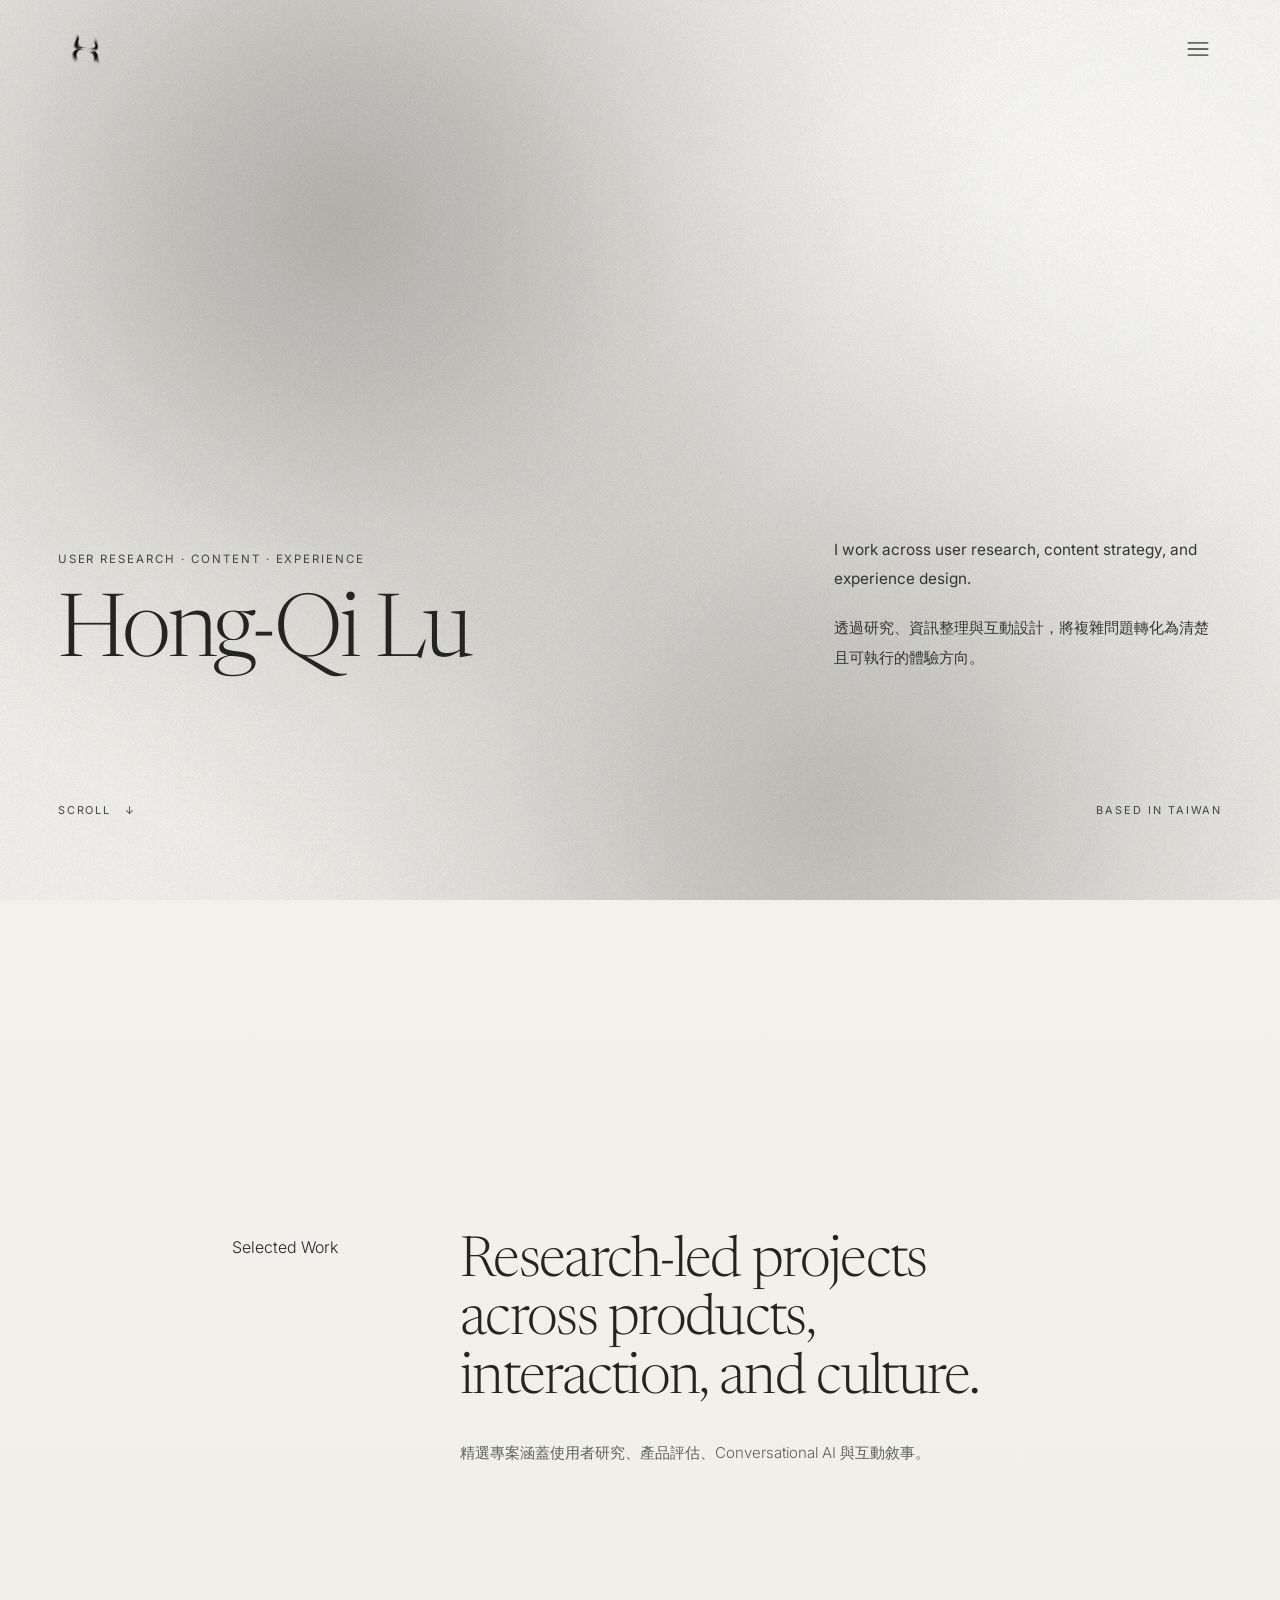
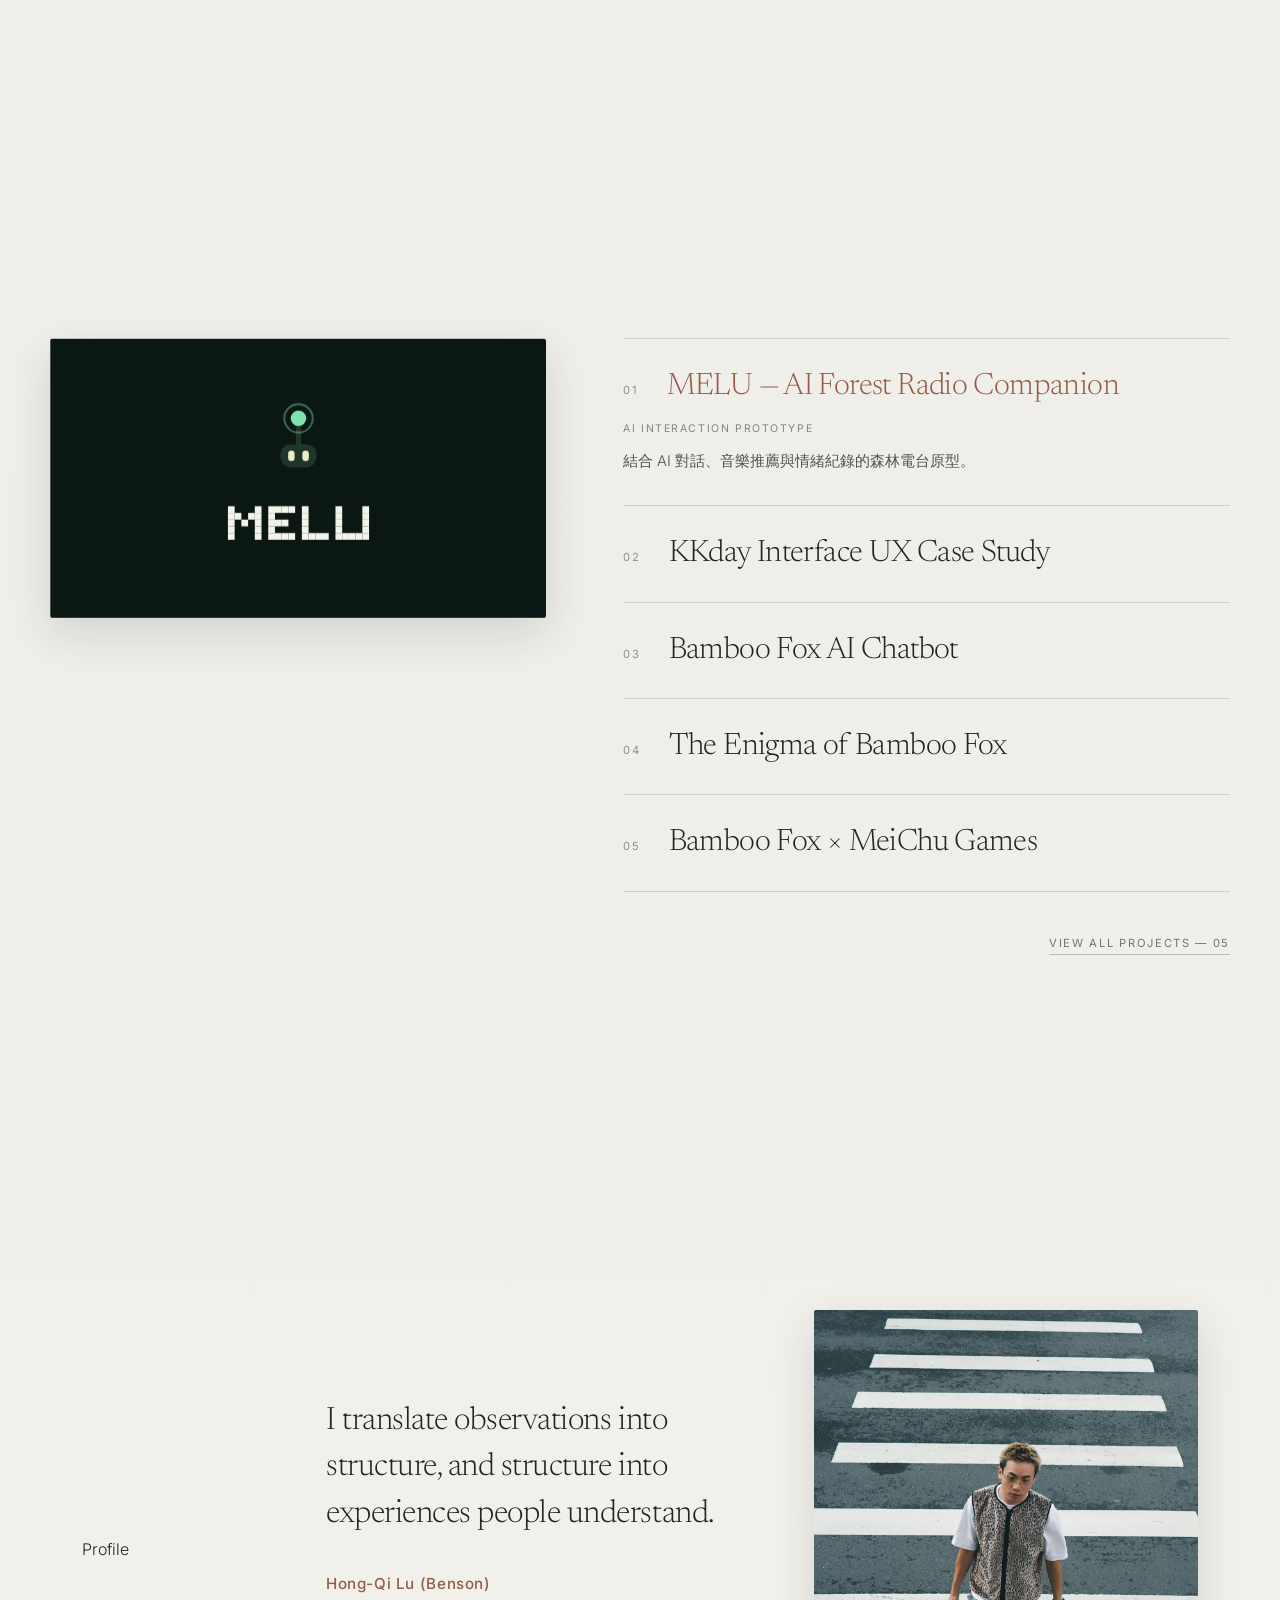
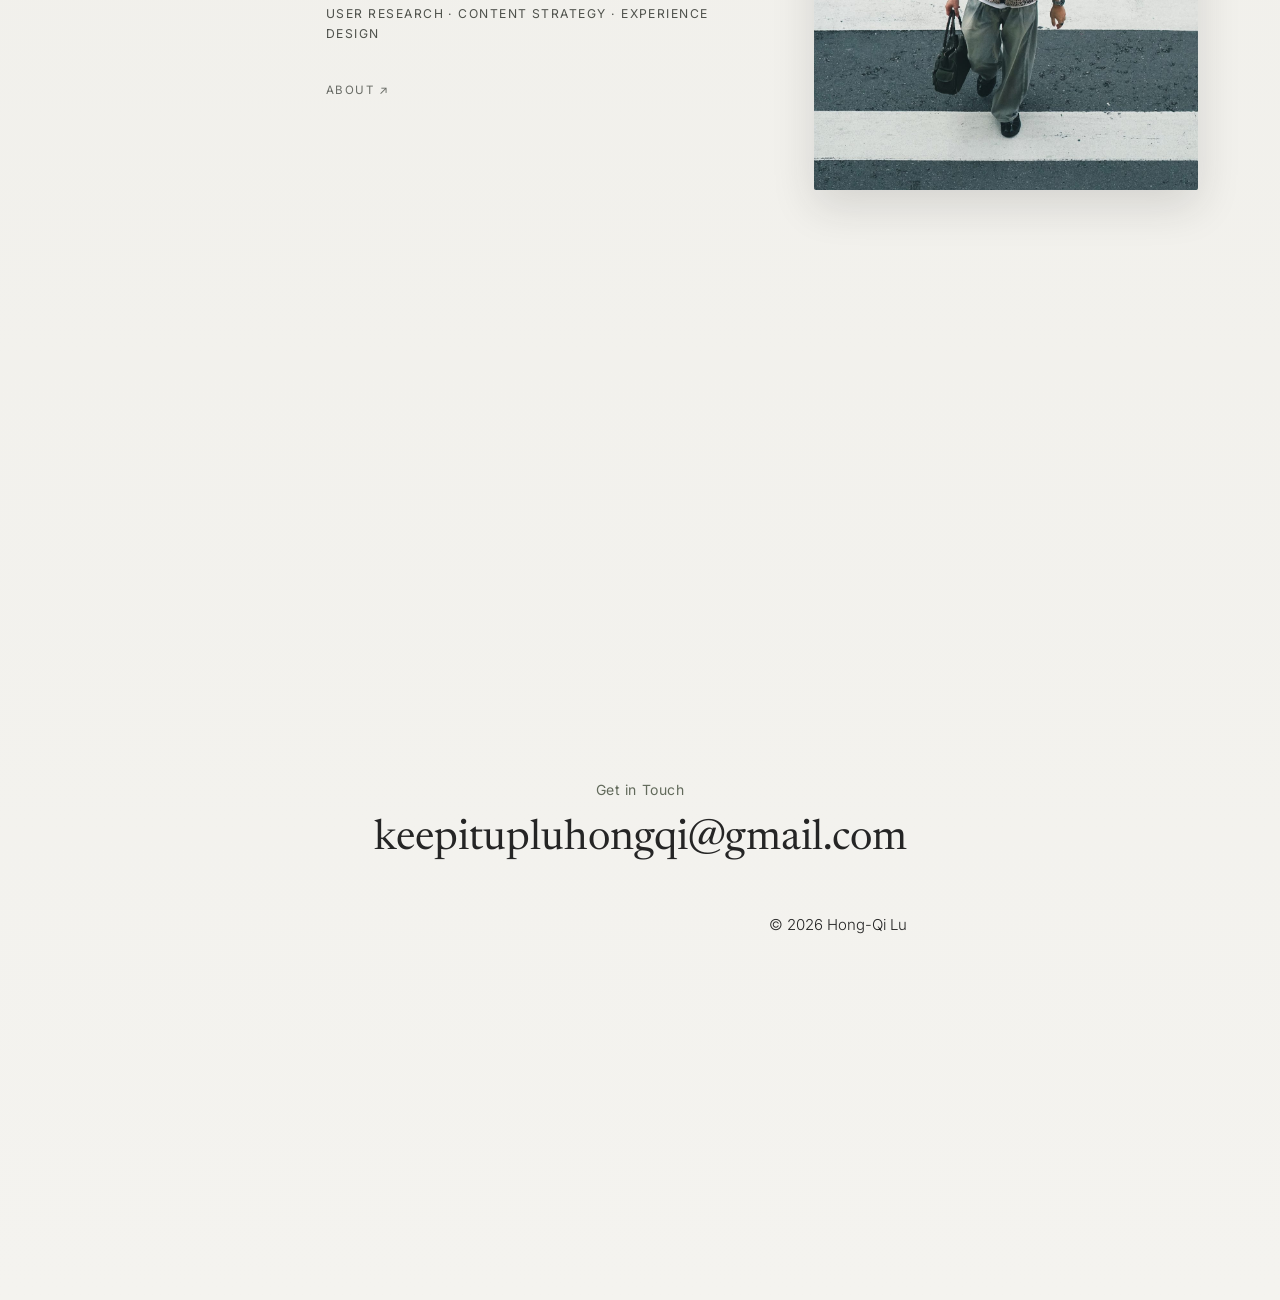
==== commit e4d2a5fa: "Update portfolio 2026-07-17 18:15" ====
--- a/index.html
+++ b/index.html
@@ -14,7 +14,7 @@
 <meta property="og:description" content="Portfolio in user research, content strategy, and experience design.">
 <meta property="og:image" content="https://benson-lu77.github.io/Benson/assets/logo/hongqi-h-logo.png">
 <meta property="og:url" content="https://benson-lu77.github.io/Benson/">
-<link rel="stylesheet" href="style.css?v=20260717-nav">
+<link rel="stylesheet" href="style.css?v=20260717-nav2">
 <style>
   /* Full-page scroll-snap: 5 homepage screens (desktop only) */
   @media (min-width: 761px){
--- a/style.css
+++ b/style.css
@@ -92,8 +92,8 @@
   display: flex;
   align-items: center;
   justify-content: center;
-  width: 44px;
-  height: 44px;
+  width: 48px;
+  height: 48px;
   padding: 0;
   border: 0;
   background: transparent;
@@ -101,42 +101,65 @@
   cursor: pointer;
   transition: color 0.2s ease;
 }
-.nav-toggle svg { width: 22px; height: 22px; display: block; }
+.nav-toggle svg { width: 28px; height: 28px; display: block; }
 .nav-menu:hover .nav-toggle,
-.nav-menu:focus-within .nav-toggle { color: var(--clay); }
+.nav-menu:has(:focus-visible) .nav-toggle { color: var(--clay); }
 .nav-toggle:focus-visible { outline: 2px solid var(--clay); outline-offset: 2px; }
 
 .site-nav .nav-menu > ul {
   position: absolute;
   right: 100%;
   top: 50%;
+  transform: translateY(-50%);
   margin: 0;
-  padding: 0 18px 0 0;
+  padding: 0 22px 0 0;
   display: flex;
   align-items: center;
-  gap: 32px;
+  gap: 30px;
   list-style: none;
   white-space: nowrap;
   background: transparent;
   opacity: 0;
   visibility: hidden;
   pointer-events: none;
-  transform: translateY(-50%) translateX(10px);
-  transition: opacity 0.28s ease, transform 0.28s ease, visibility 0.28s;
-}
+  transition: opacity 0.25s ease, visibility 0.25s;
+}
+.site-nav .nav-menu > ul li {
+  opacity: 0;
+  transform: translateX(10px);
+  transition: opacity 0.28s ease, transform 0.34s cubic-bezier(0.2, 0.7, 0.2, 1);
+}
+/* hover opens it; keyboard focus (not a mouse click) also opens it, so a
+   click never leaves the menu stuck open */
 .nav-menu:hover > ul,
-.nav-menu:focus-within > ul {
+.nav-menu:has(:focus-visible) > ul {
   opacity: 1;
   visibility: visible;
   pointer-events: auto;
-  transform: translateY(-50%) translateX(0);
-}
-
-/* On small screens the links drop below the icon instead of sliding sideways */
+}
+.nav-menu:hover > ul li,
+.nav-menu:has(:focus-visible) > ul li {
+  opacity: 1;
+  transform: none;
+}
+/* stagger outwards from the icon */
+.nav-menu:hover > ul li:nth-last-child(1),
+.nav-menu:has(:focus-visible) > ul li:nth-last-child(1) { transition-delay: 0.02s; }
+.nav-menu:hover > ul li:nth-last-child(2),
+.nav-menu:has(:focus-visible) > ul li:nth-last-child(2) { transition-delay: 0.06s; }
+.nav-menu:hover > ul li:nth-last-child(3),
+.nav-menu:has(:focus-visible) > ul li:nth-last-child(3) { transition-delay: 0.1s; }
+.nav-menu:hover > ul li:nth-last-child(4),
+.nav-menu:has(:focus-visible) > ul li:nth-last-child(4) { transition-delay: 0.14s; }
+
+/* Small screens: icon keeps its original size, links drop below */
 @media (max-width: 640px) {
+  .nav-toggle { width: 44px; height: 44px; }
+  .nav-toggle svg { width: 22px; height: 22px; }
   .site-nav .nav-menu > ul {
     right: 0;
     top: 100%;
+    transform: none;
     flex-direction: column;
     align-items: flex-end;
     gap: 2px;
@@ -146,13 +169,14 @@
     -webkit-backdrop-filter: blur(8px);
     backdrop-filter: blur(8px);
     box-shadow: 0 12px 28px rgba(37, 37, 34, 0.12);
-    transform: translateY(6px);
-  }
-  .nav-menu:hover > ul,
-  .nav-menu:focus-within > ul { transform: translateY(0); }
+  }
+  .site-nav .nav-menu > ul li { transform: translateY(-6px); }
+  /* touch has no hover — tapping the icon opens it */
+  .nav-menu:focus-within > ul { opacity: 1; visibility: visible; pointer-events: auto; }
+  .nav-menu:focus-within > ul li { opacity: 1; transform: none; }
 }
 @media (prefers-reduced-motion: reduce) {
-  .site-nav .nav-menu > ul { transition: opacity 0.2s ease, visibility 0.2s; }
+  .site-nav .nav-menu > ul li { transition: opacity 0.2s ease; transform: none; }
 }
 
 /* Header */
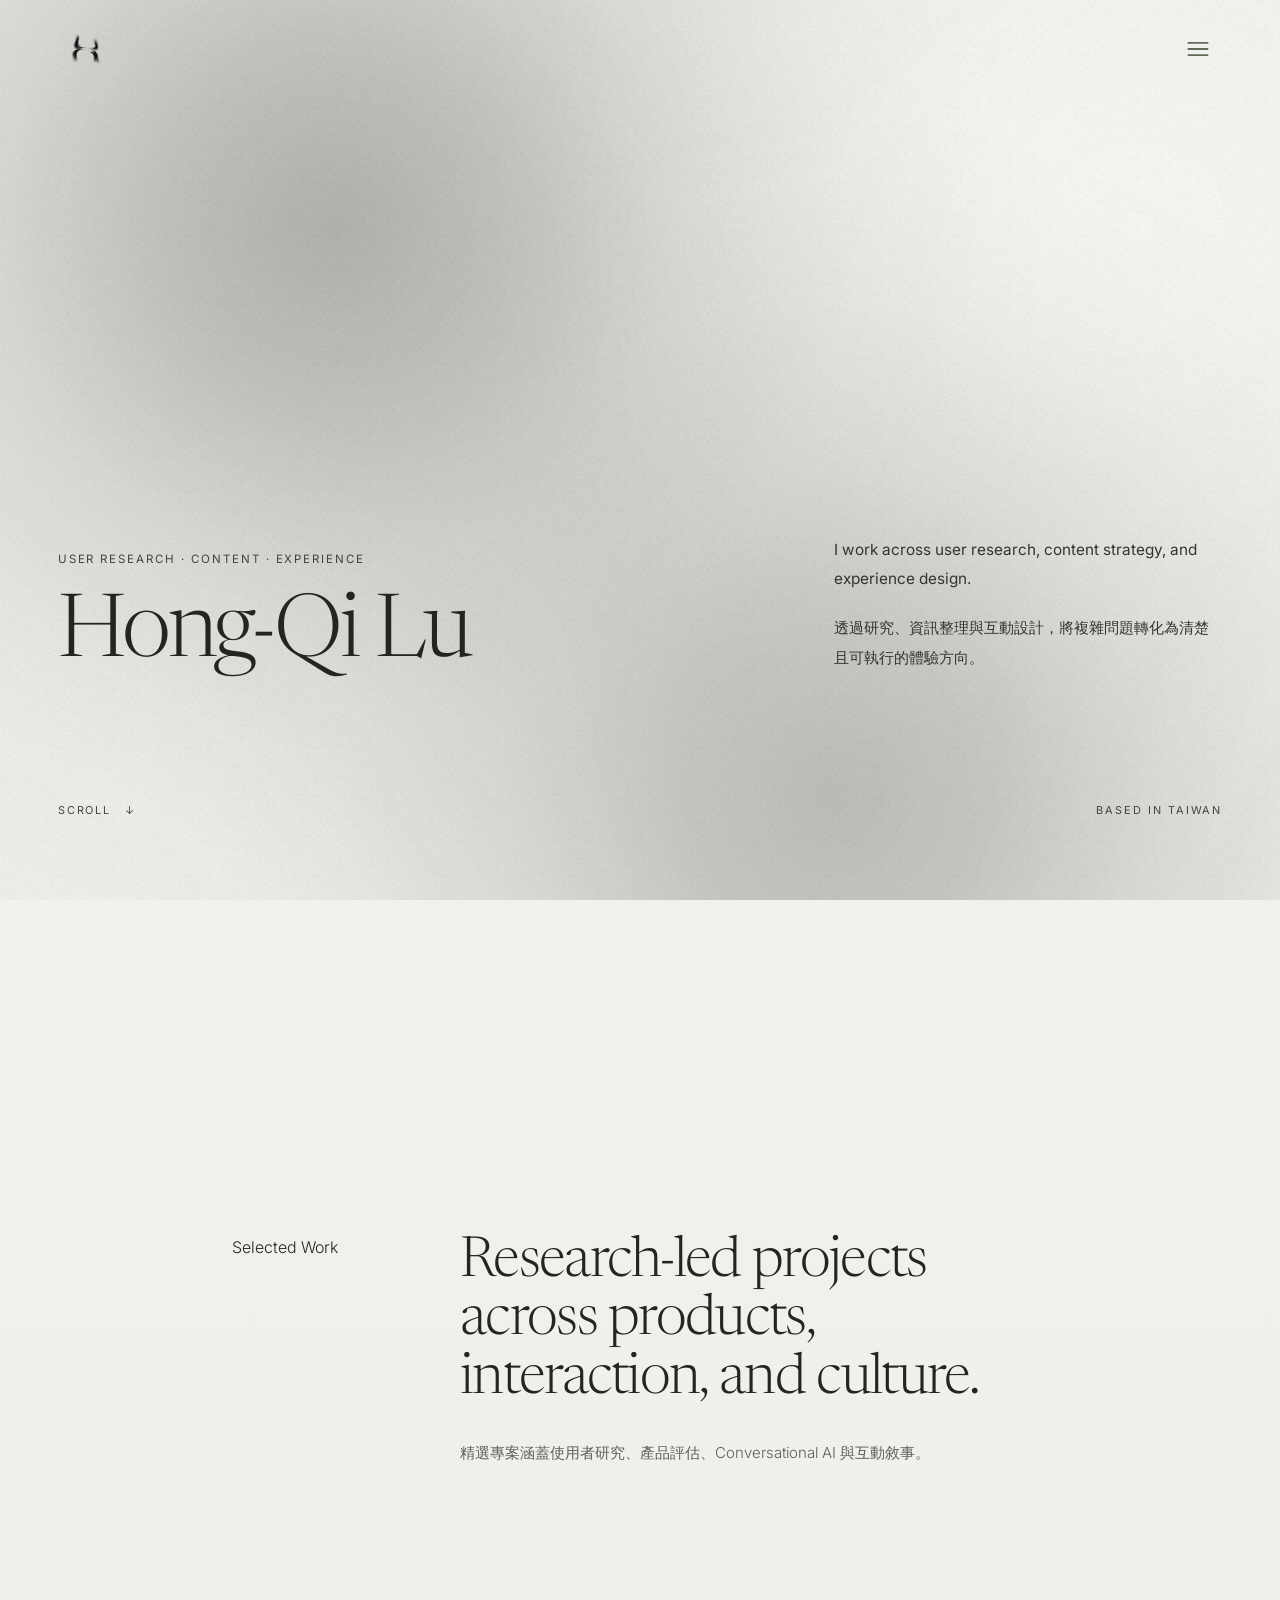
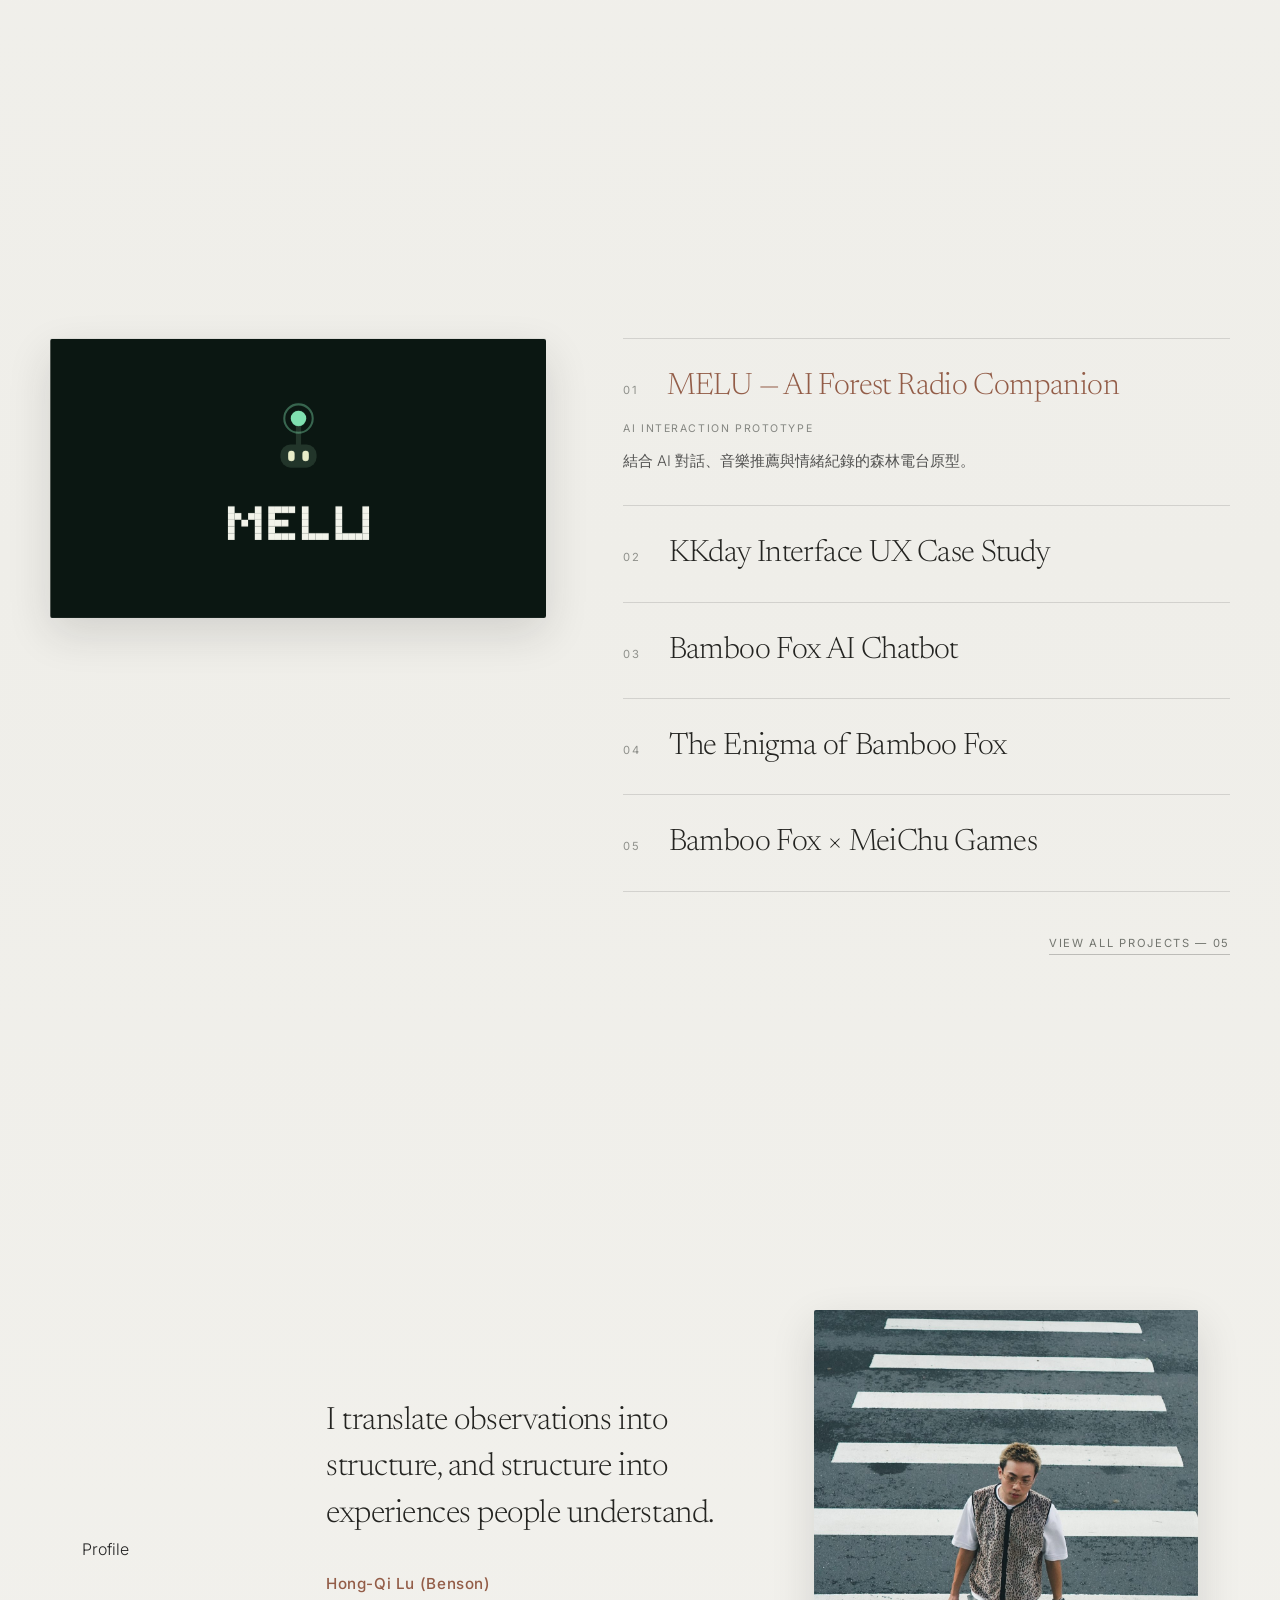
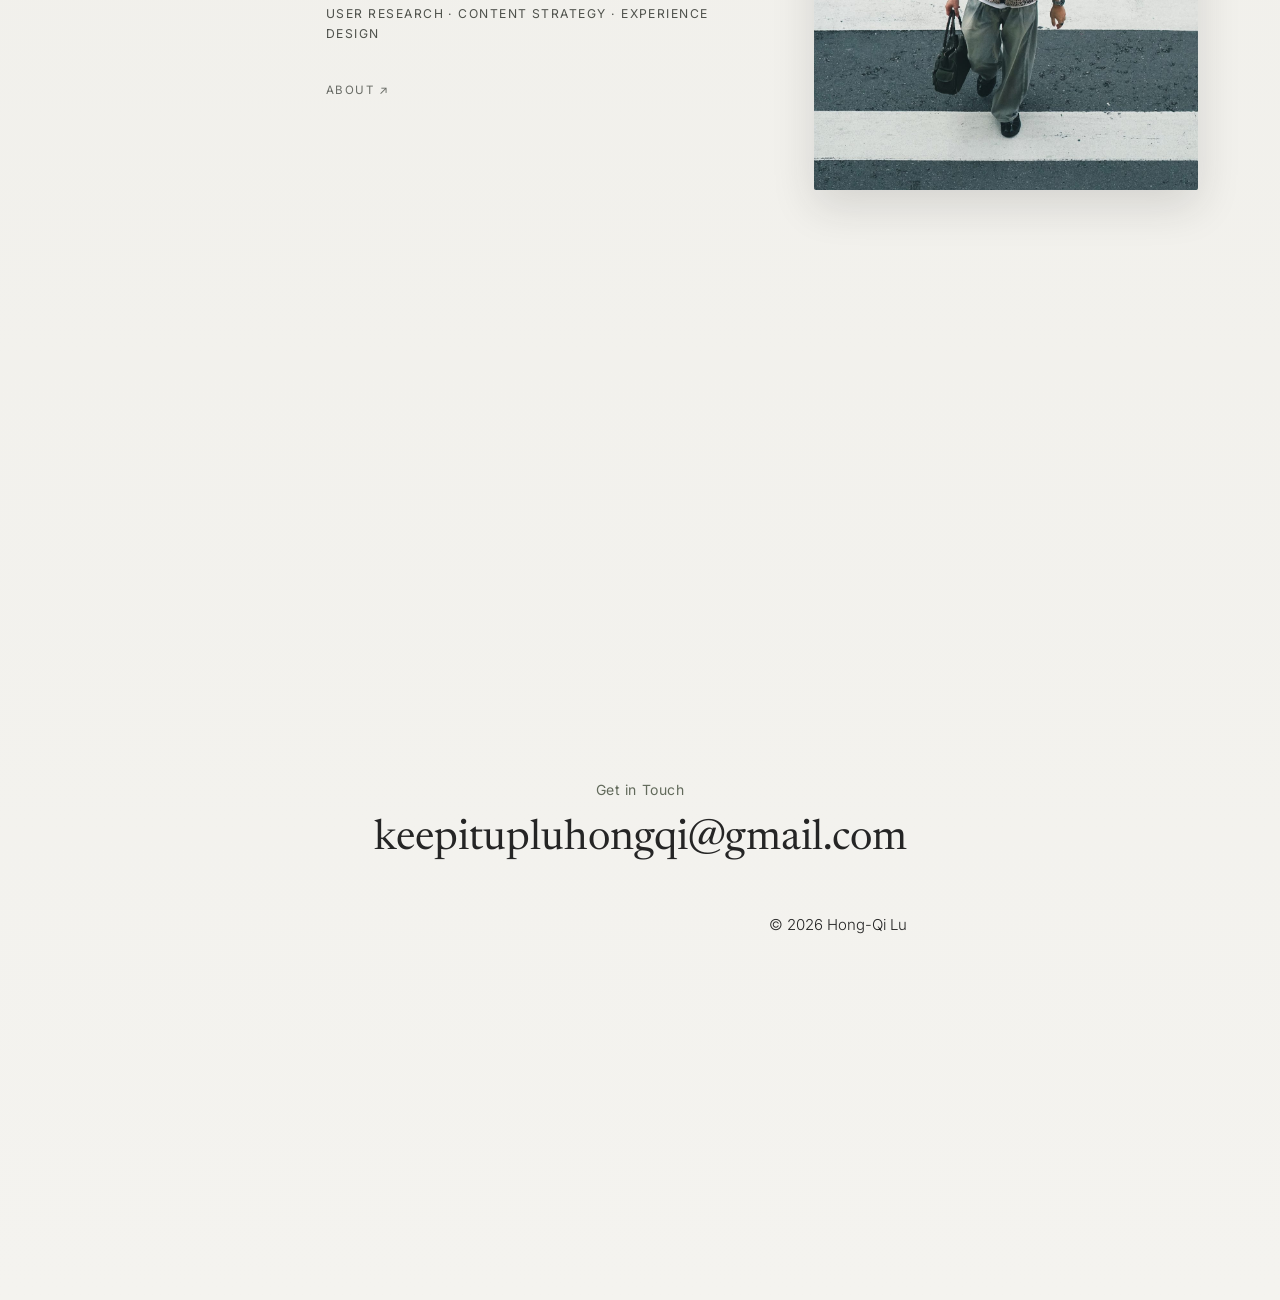
==== commit f4cfb95f: "Update portfolio 2026-07-17 18:32" ====
--- a/index.html
+++ b/index.html
@@ -14,7 +14,7 @@
 <meta property="og:description" content="Portfolio in user research, content strategy, and experience design.">
 <meta property="og:image" content="https://benson-lu77.github.io/Benson/assets/logo/hongqi-h-logo.png">
 <meta property="og:url" content="https://benson-lu77.github.io/Benson/">
-<link rel="stylesheet" href="style.css?v=20260717-nav2">
+<link rel="stylesheet" href="style.css?v=20260717-nav4">
 <style>
   /* Full-page scroll-snap: 5 homepage screens (desktop only) */
   @media (min-width: 761px){
@@ -291,5 +291,6 @@
 
 <script src="water-hero.js?v=20260714-water-ripple2"></script>
 <script src="home-scroll.js?v=20260714-home-five-panels7"></script>
+<script src="nav.js?v=20260717b"></script>
 </body>
 </html>
--- a/style.css
+++ b/style.css
@@ -102,8 +102,7 @@
   transition: color 0.2s ease;
 }
 .nav-toggle svg { width: 28px; height: 28px; display: block; }
-.nav-menu:hover .nav-toggle,
-.nav-menu:has(:focus-visible) .nav-toggle { color: var(--clay); }
+.nav-menu.is-open .nav-toggle { color: var(--clay); }
 .nav-toggle:focus-visible { outline: 2px solid var(--clay); outline-offset: 2px; }
 
 .site-nav .nav-menu > ul {
@@ -129,51 +128,70 @@
   transform: translateX(10px);
   transition: opacity 0.28s ease, transform 0.34s cubic-bezier(0.2, 0.7, 0.2, 1);
 }
-/* hover opens it; keyboard focus (not a mouse click) also opens it, so a
-   click never leaves the menu stuck open */
-.nav-menu:hover > ul,
-.nav-menu:has(:focus-visible) > ul {
+/* Opened via the .is-open class that nav.js sets.
+   NOTE: :hover is deliberately gated behind a real-pointer media query —
+   iOS Safari emulates a sticky :hover on tap, which would leave the menu
+   stuck open and swallow the first tap on a link. */
+.nav-menu.is-open > ul {
   opacity: 1;
   visibility: visible;
   pointer-events: auto;
 }
-.nav-menu:hover > ul li,
-.nav-menu:has(:focus-visible) > ul li {
+.nav-menu.is-open > ul li {
   opacity: 1;
   transform: none;
 }
+@media (hover: hover) and (pointer: fine) {
+  .nav-menu:hover .nav-toggle { color: var(--clay); }
+  .nav-menu:hover > ul {
+    opacity: 1;
+    visibility: visible;
+    pointer-events: auto;
+  }
+  .nav-menu:hover > ul li { opacity: 1; transform: none; }
+}
 /* stagger outwards from the icon */
-.nav-menu:hover > ul li:nth-last-child(1),
-.nav-menu:has(:focus-visible) > ul li:nth-last-child(1) { transition-delay: 0.02s; }
-.nav-menu:hover > ul li:nth-last-child(2),
-.nav-menu:has(:focus-visible) > ul li:nth-last-child(2) { transition-delay: 0.06s; }
-.nav-menu:hover > ul li:nth-last-child(3),
-.nav-menu:has(:focus-visible) > ul li:nth-last-child(3) { transition-delay: 0.1s; }
-.nav-menu:hover > ul li:nth-last-child(4),
-.nav-menu:has(:focus-visible) > ul li:nth-last-child(4) { transition-delay: 0.14s; }
-
-/* Small screens: icon keeps its original size, links drop below */
+.nav-menu.is-open > ul li:nth-last-child(1) { transition-delay: 0.02s; }
+.nav-menu.is-open > ul li:nth-last-child(2) { transition-delay: 0.06s; }
+.nav-menu.is-open > ul li:nth-last-child(3) { transition-delay: 0.1s; }
+.nav-menu.is-open > ul li:nth-last-child(4) { transition-delay: 0.14s; }
+
+/* Small screens: icon keeps its original size, links drop into a compact panel */
 @media (max-width: 640px) {
   .nav-toggle { width: 44px; height: 44px; }
   .nav-toggle svg { width: 22px; height: 22px; }
   .site-nav .nav-menu > ul {
     right: 0;
-    top: 100%;
+    top: calc(100% + 6px);
     transform: none;
     flex-direction: column;
-    align-items: flex-end;
-    gap: 2px;
-    padding: 12px 16px;
-    border-radius: 12px;
-    background: rgba(244, 241, 234, 0.97);
+    align-items: stretch;
+    gap: 0;
+    min-width: 148px;
+    padding: 6px;
+    border: 1px solid rgba(37, 37, 34, 0.08);
+    border-radius: 10px;
+    background: rgba(246, 244, 238, 0.98);
     -webkit-backdrop-filter: blur(8px);
     backdrop-filter: blur(8px);
-    box-shadow: 0 12px 28px rgba(37, 37, 34, 0.12);
-  }
-  .site-nav .nav-menu > ul li { transform: translateY(-6px); }
-  /* touch has no hover — tapping the icon opens it */
-  .nav-menu:focus-within > ul { opacity: 1; visibility: visible; pointer-events: auto; }
-  .nav-menu:focus-within > ul li { opacity: 1; transform: none; }
+    box-shadow: 0 10px 24px rgba(37, 37, 34, 0.14);
+  }
+  .site-nav .nav-menu > ul li { transform: none; }
+  .site-nav .nav-menu > ul .nav-link {
+    display: block;
+    min-height: 0;
+    padding: 11px 14px;
+    border: 0;
+    border-radius: 6px;
+    text-align: right;
+    font-size: 14px;
+  }
+  .site-nav .nav-menu > ul .nav-link:hover,
+  .site-nav .nav-menu > ul .nav-link.active {
+    color: var(--clay);
+    border: 0;
+    background: rgba(169, 112, 90, 0.09);
+  }
 }
 @media (prefers-reduced-motion: reduce) {
   .site-nav .nav-menu > ul li { transition: opacity 0.2s ease; transform: none; }
@@ -729,14 +747,14 @@
   width: min(280px, calc(100vw - 52px));
   max-height: min(68vh, 540px);
   overflow-y: auto;
-  background: rgba(249, 248, 245, 0.97);
-  -webkit-backdrop-filter: blur(8px);
-  backdrop-filter: blur(8px);
+  background: rgba(249, 248, 245, 0.78);
+  -webkit-backdrop-filter: blur(14px);
+  backdrop-filter: blur(14px);
   color: var(--charcoal);
-  border: 1px solid rgba(37, 37, 34, 0.12);
+  border: 1px solid rgba(37, 37, 34, 0.1);
   border-radius: 16px;
-  padding: 18px 18px 20px;
-  box-shadow: 0 14px 34px rgba(37, 37, 34, 0.12);
+  padding: 16px 16px 18px;
+  box-shadow: 0 12px 30px rgba(37, 37, 34, 0.1);
   opacity: 0;
   visibility: hidden;
   transform: translateY(8px);
@@ -747,32 +765,32 @@
 .case-toc-panel.is-open { opacity: 1; visibility: visible; transform: none; }
 .case-toc-panel__title {
   font-family: "Inter", sans-serif;
-  font-size: 11px;
+  font-size: 10px;
   letter-spacing: 0.14em;
   text-transform: uppercase;
   color: var(--clay);
   opacity: 0.9;
-  margin: 0 0 14px;
+  margin: 0 0 12px;
 }
 .case-toc-panel ol { list-style: none; margin: 0; padding: 0; counter-reset: toc; }
 .case-toc-panel li { margin: 0; counter-increment: toc; }
 .case-toc-panel a {
   display: flex;
-  gap: 12px;
-  padding: 8px 0;
+  gap: 11px;
+  padding: 7px 0;
   font-family: "Inter", sans-serif;
-  font-size: 13px;
-  line-height: 1.4;
-  color: rgba(37, 37, 34, 0.58);
+  font-size: 12px;
+  line-height: 1.45;
+  color: rgba(37, 37, 34, 0.62);
   text-decoration: none;
-  border-bottom: 1px solid rgba(37, 37, 34, 0.08);
+  border-bottom: 1px solid rgba(37, 37, 34, 0.07);
   transition: color 0.2s ease;
 }
 .case-toc-panel li:last-child a { border-bottom: 0; }
 .case-toc-panel a::before {
   content: counter(toc, decimal-leading-zero);
-  color: rgba(37, 37, 34, 0.3);
-  font-size: 11px;
+  color: rgba(37, 37, 34, 0.32);
+  font-size: 10px;
   letter-spacing: 0.06em;
   padding-top: 2px;
 }
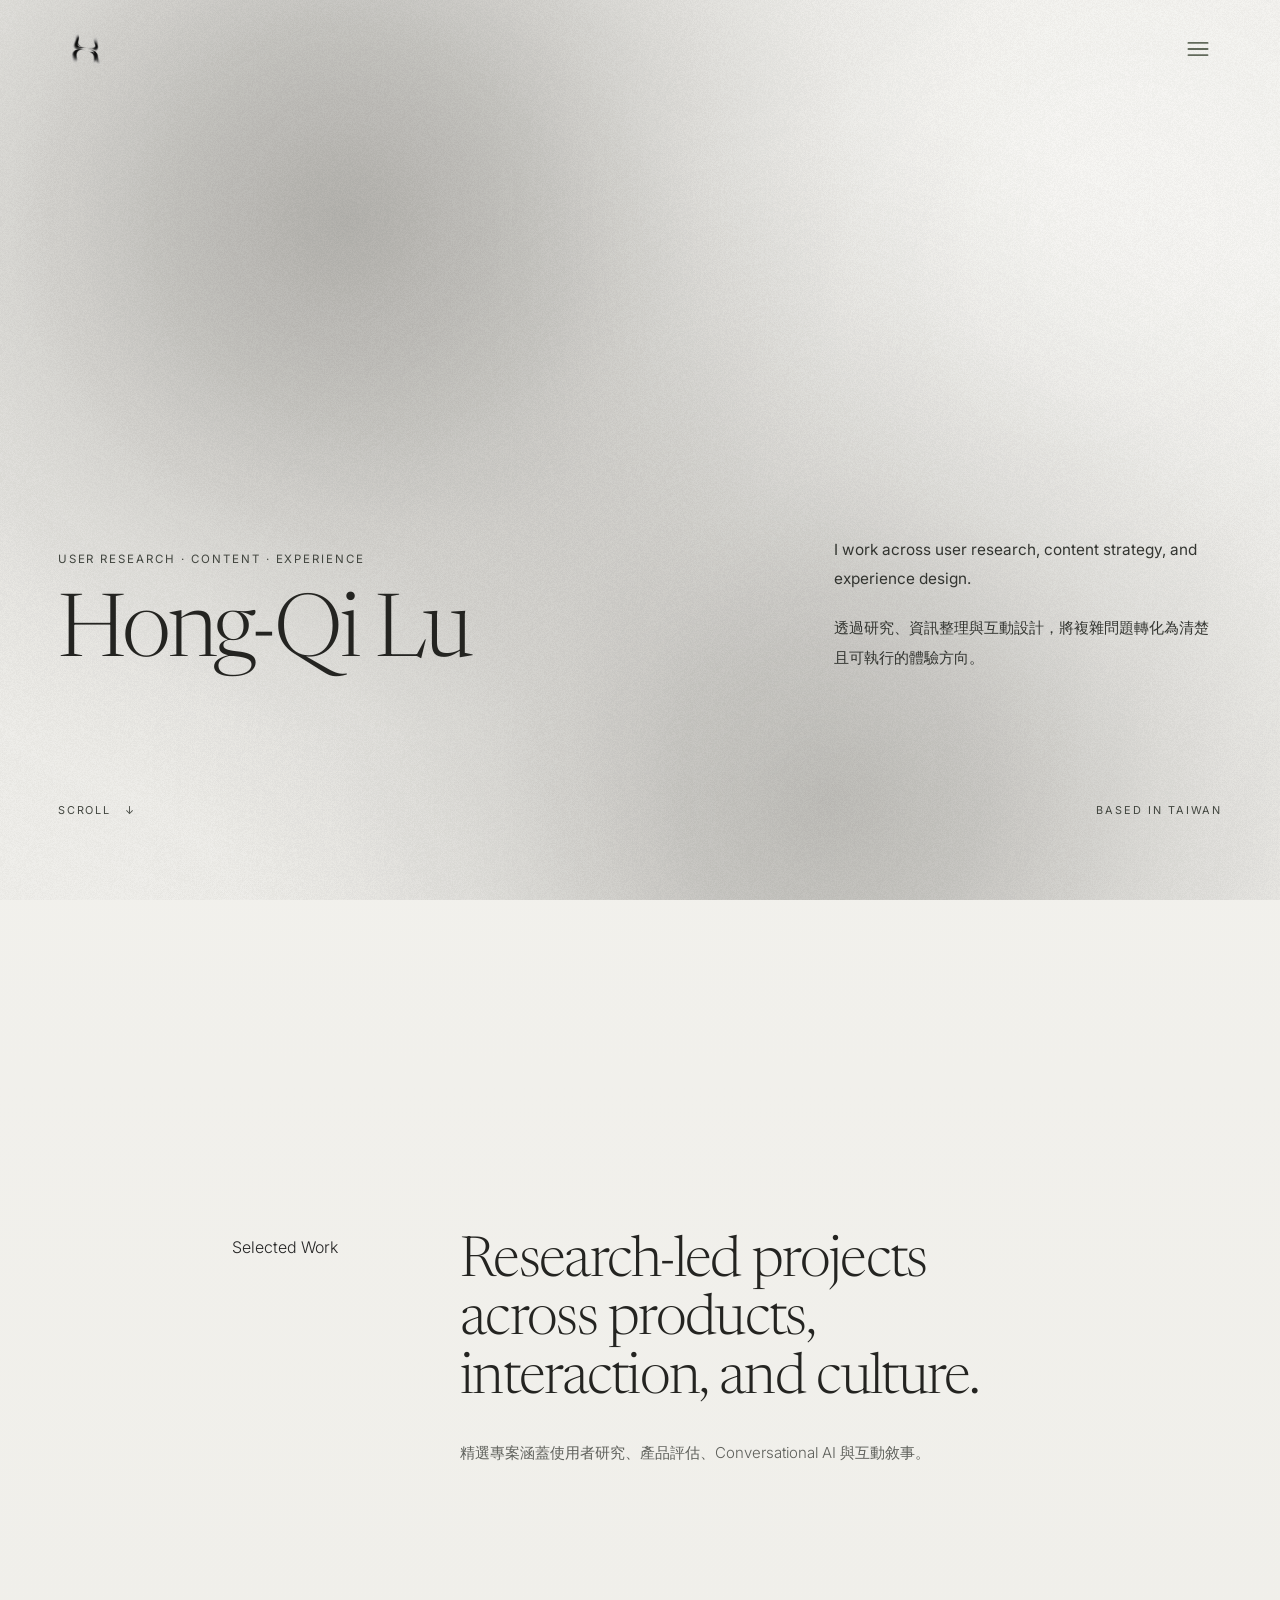
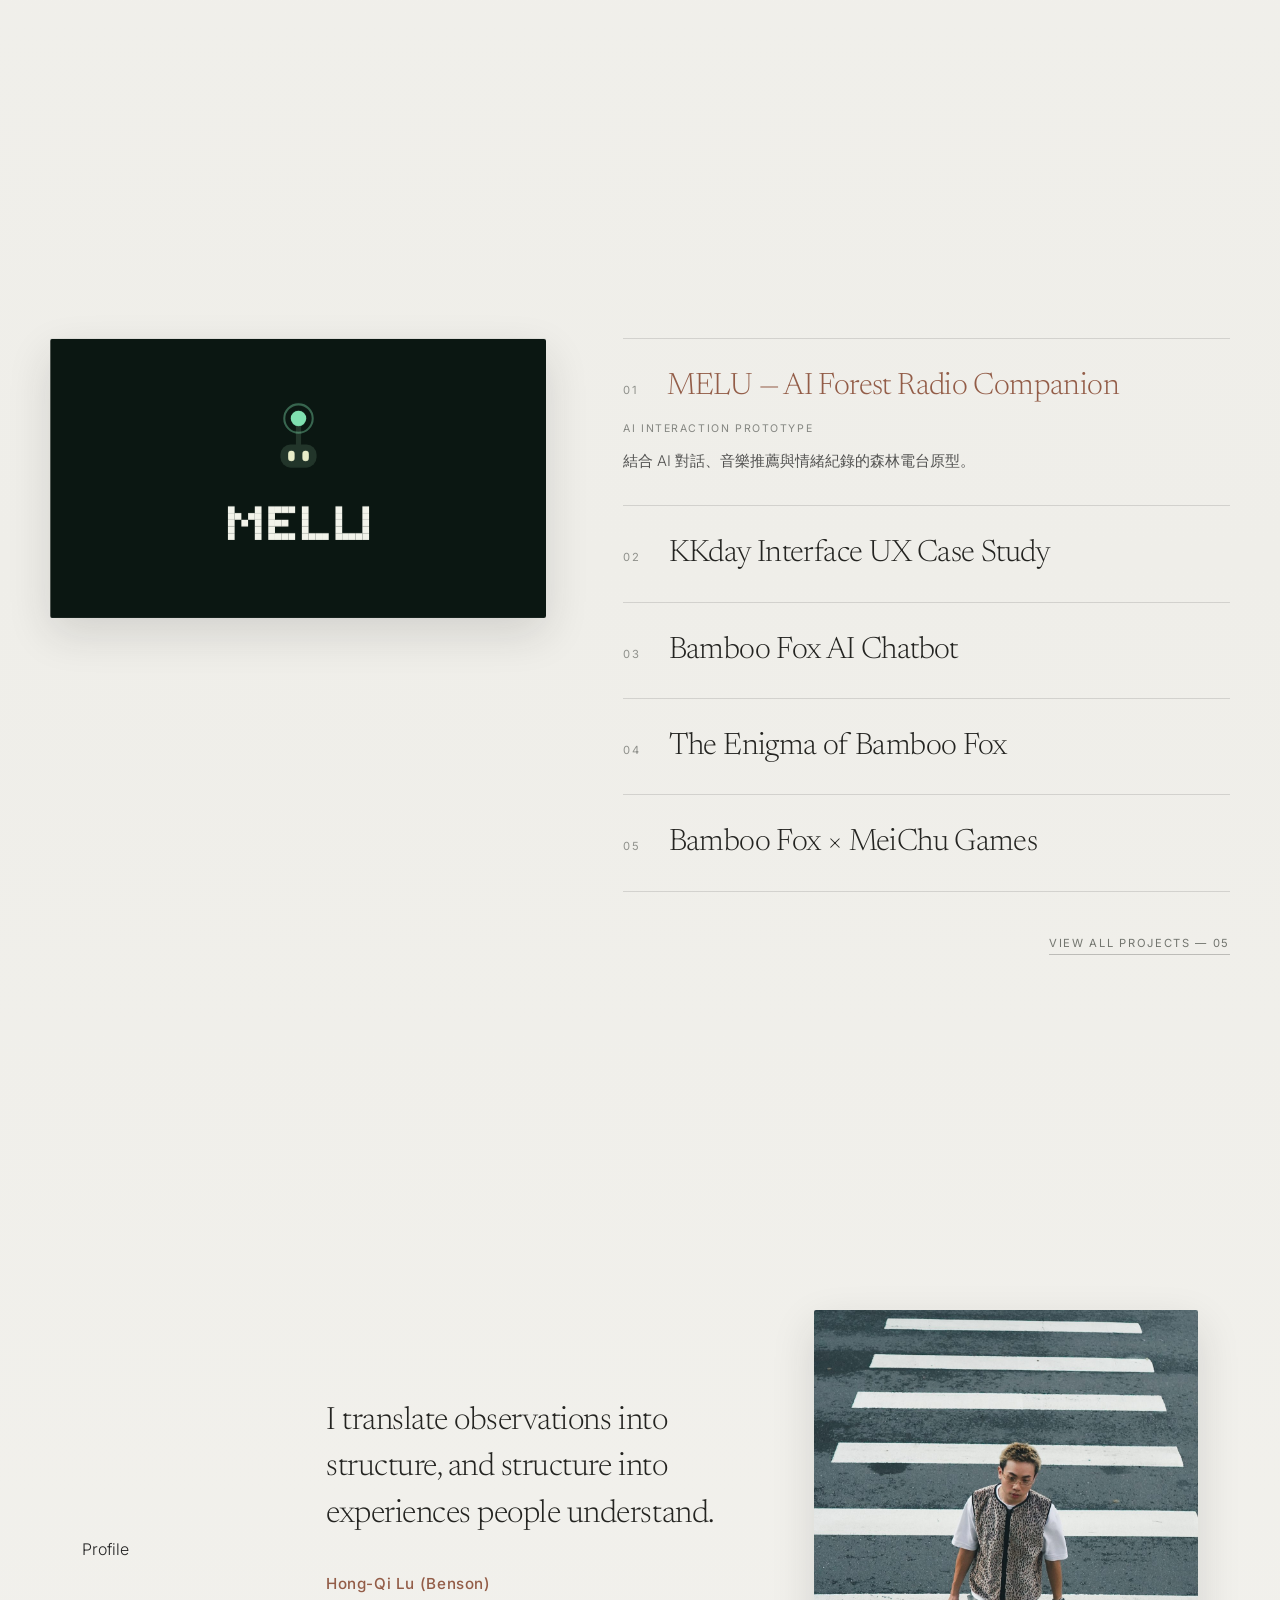
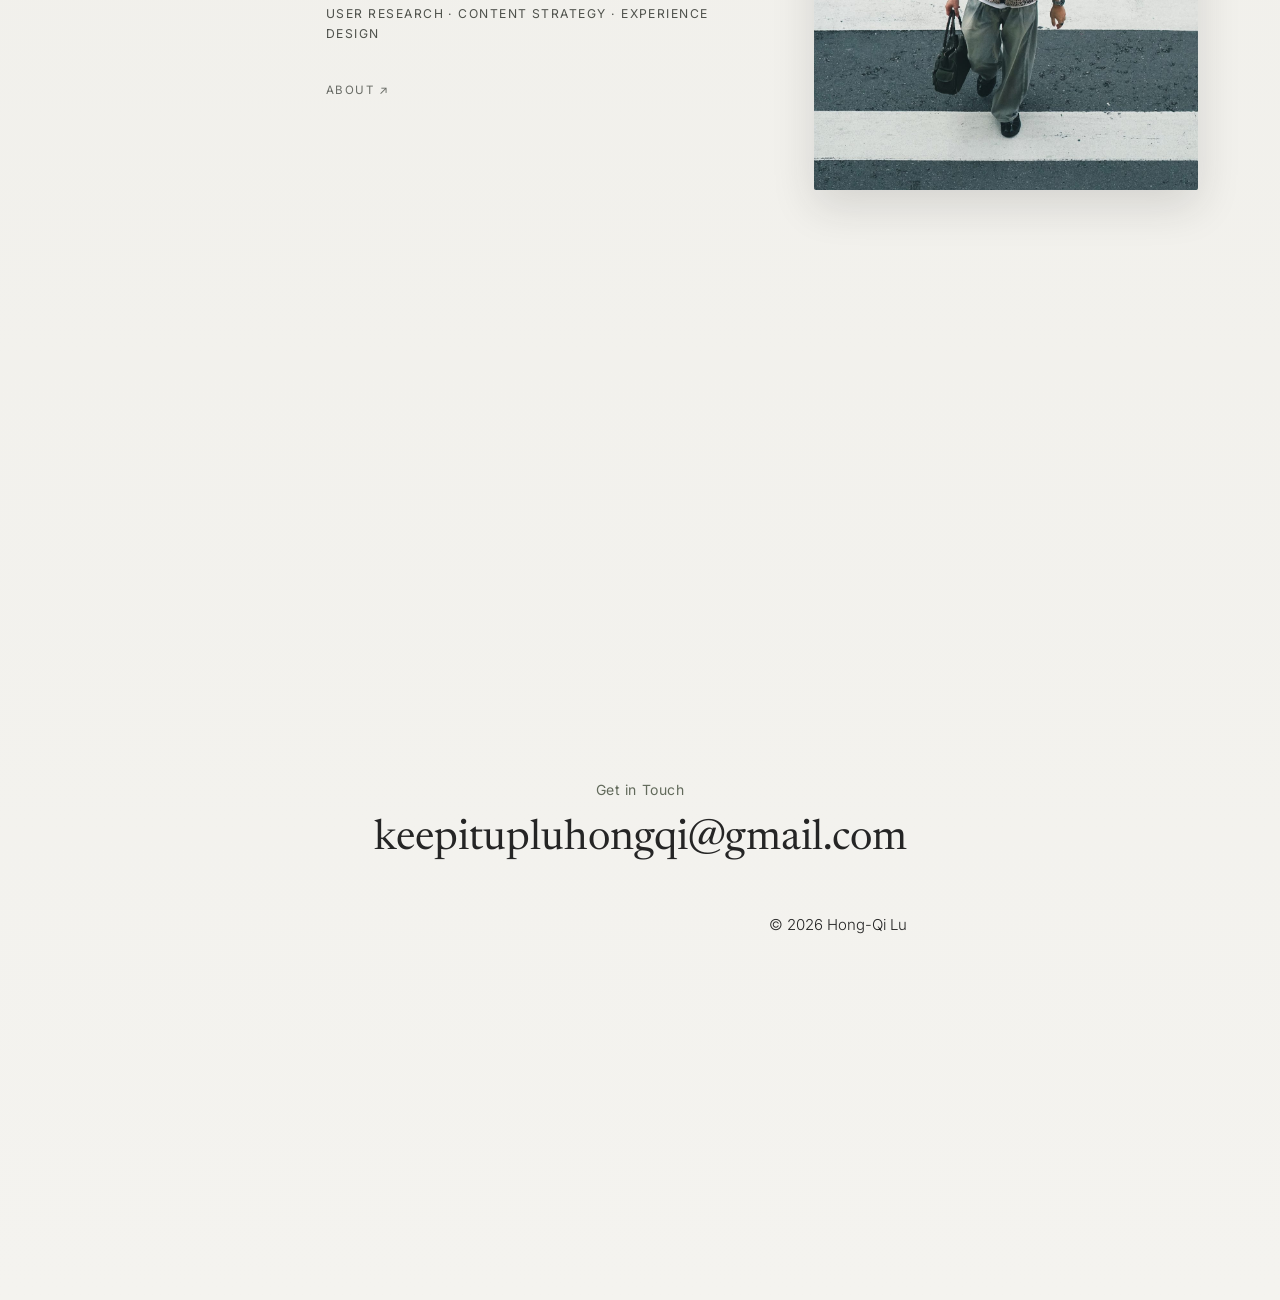
==== commit 8188d01b: "Update portfolio 2026-07-17 18:48" ====
--- a/index.html
+++ b/index.html
@@ -14,7 +14,7 @@
 <meta property="og:description" content="Portfolio in user research, content strategy, and experience design.">
 <meta property="og:image" content="https://benson-lu77.github.io/Benson/assets/logo/hongqi-h-logo.png">
 <meta property="og:url" content="https://benson-lu77.github.io/Benson/">
-<link rel="stylesheet" href="style.css?v=20260717-nav4">
+<link rel="stylesheet" href="style.css?v=20260717-nav5">
 <style>
   /* Full-page scroll-snap: 5 homepage screens (desktop only) */
   @media (min-width: 761px){
@@ -291,6 +291,6 @@
 
 <script src="water-hero.js?v=20260714-water-ripple2"></script>
 <script src="home-scroll.js?v=20260714-home-five-panels7"></script>
-<script src="nav.js?v=20260717b"></script>
+<script src="nav.js?v=20260717c"></script>
 </body>
 </html>
--- a/style.css
+++ b/style.css
@@ -104,6 +104,15 @@
 .nav-toggle svg { width: 28px; height: 28px; display: block; }
 .nav-menu.is-open .nav-toggle { color: var(--clay); }
 .nav-toggle:focus-visible { outline: 2px solid var(--clay); outline-offset: 2px; }
+/* no grey/black flash on tap — use a soft tint instead */
+.nav-toggle,
+.site-nav .nav-link,
+.case-toc-fab,
+.case-toc-panel a {
+  -webkit-tap-highlight-color: transparent;
+}
+.site-nav .nav-menu > ul .nav-link:active { background: rgba(169, 112, 90, 0.12); }
+.nav-toggle:active { color: var(--clay); }
 
 .site-nav .nav-menu > ul {
   position: absolute;
@@ -162,31 +171,31 @@
   .nav-toggle svg { width: 22px; height: 22px; }
   .site-nav .nav-menu > ul {
     right: 0;
-    top: calc(100% + 6px);
+    top: calc(100% + 4px);
     transform: none;
     flex-direction: column;
     align-items: stretch;
     gap: 0;
-    min-width: 148px;
-    padding: 6px;
+    min-width: 124px;
+    padding: 4px;
     border: 1px solid rgba(37, 37, 34, 0.08);
-    border-radius: 10px;
-    background: rgba(246, 244, 238, 0.98);
-    -webkit-backdrop-filter: blur(8px);
-    backdrop-filter: blur(8px);
-    box-shadow: 0 10px 24px rgba(37, 37, 34, 0.14);
+    border-radius: 9px;
+    background: rgba(246, 244, 238, 0.94);
+    -webkit-backdrop-filter: blur(10px);
+    backdrop-filter: blur(10px);
+    box-shadow: 0 8px 20px rgba(37, 37, 34, 0.12);
   }
   .site-nav .nav-menu > ul li { transform: none; }
   .site-nav .nav-menu > ul .nav-link {
     display: block;
     min-height: 0;
-    padding: 11px 14px;
+    padding: 7px 11px;
     border: 0;
-    border-radius: 6px;
+    border-radius: 5px;
     text-align: right;
-    font-size: 14px;
-  }
-  .site-nav .nav-menu > ul .nav-link:hover,
+    font-size: 12.5px;
+    line-height: 1.5;
+  }
   .site-nav .nav-menu > ul .nav-link.active {
     color: var(--clay);
     border: 0;
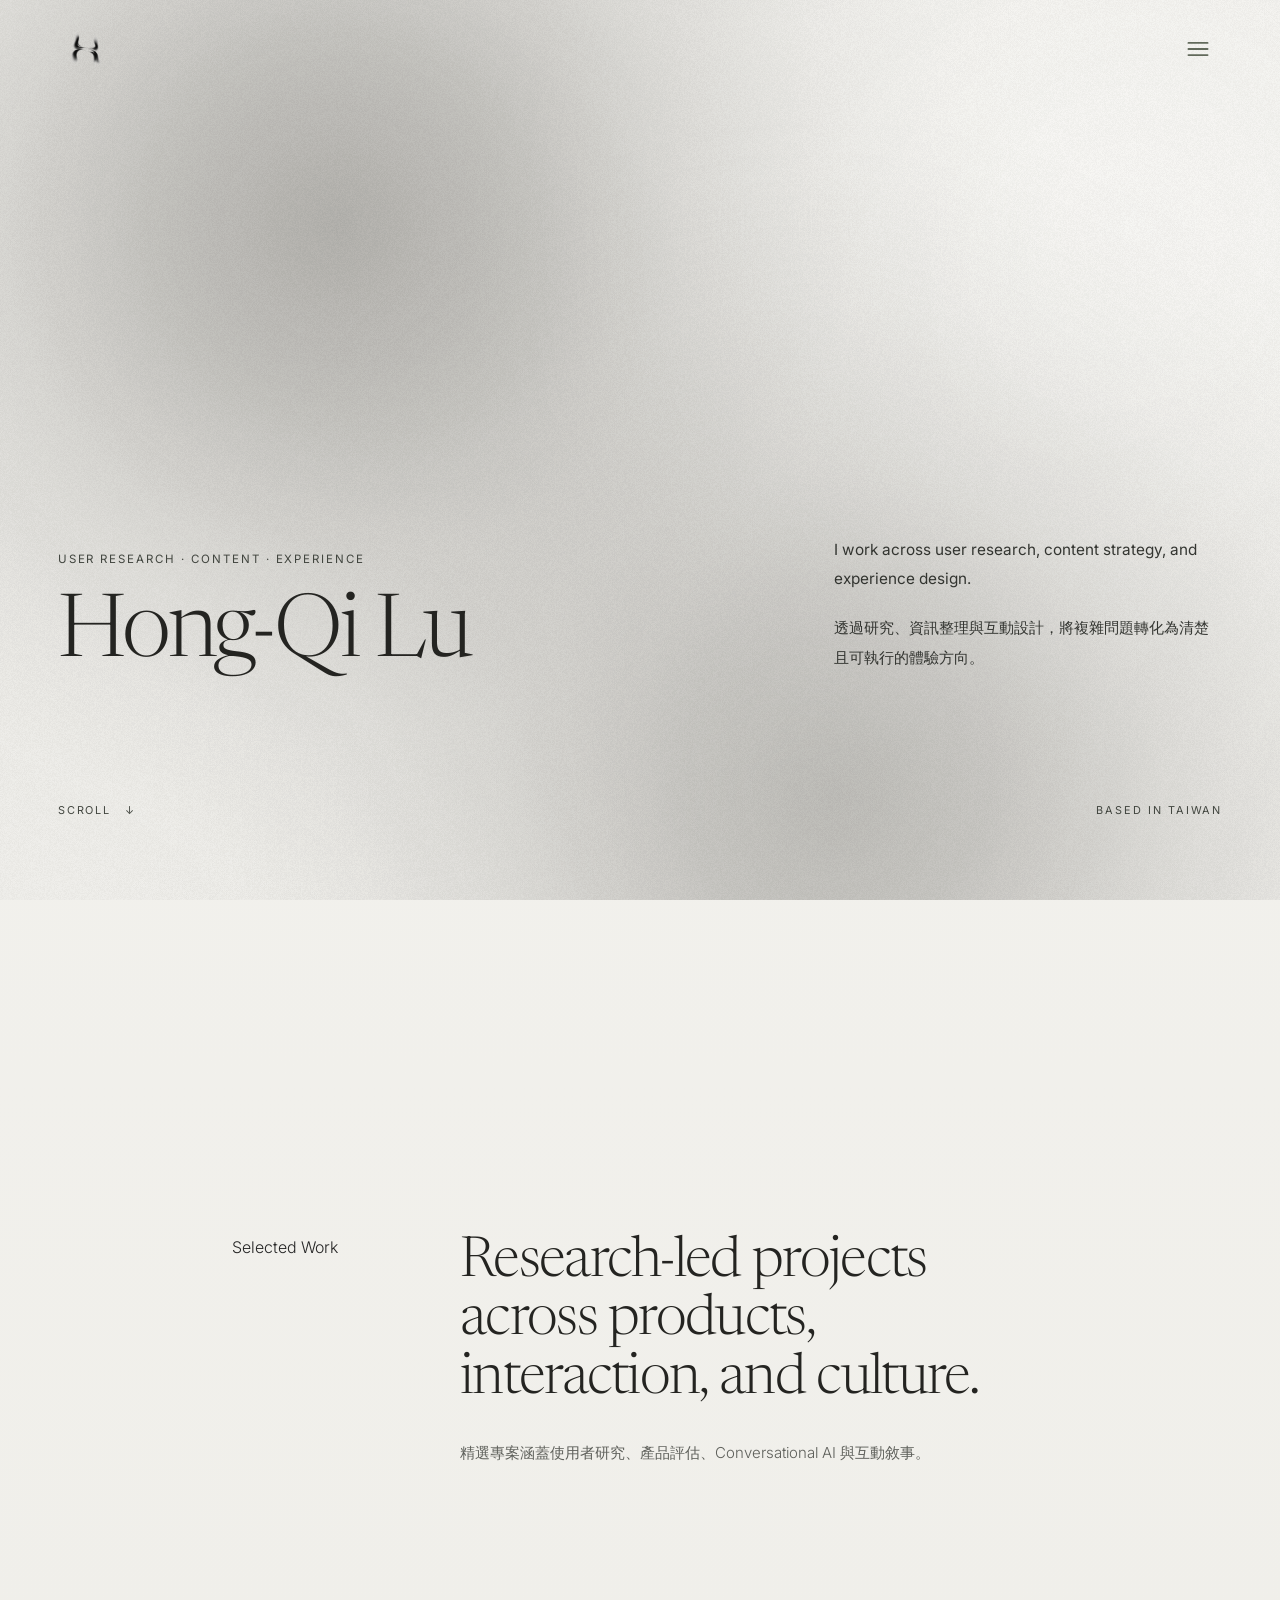
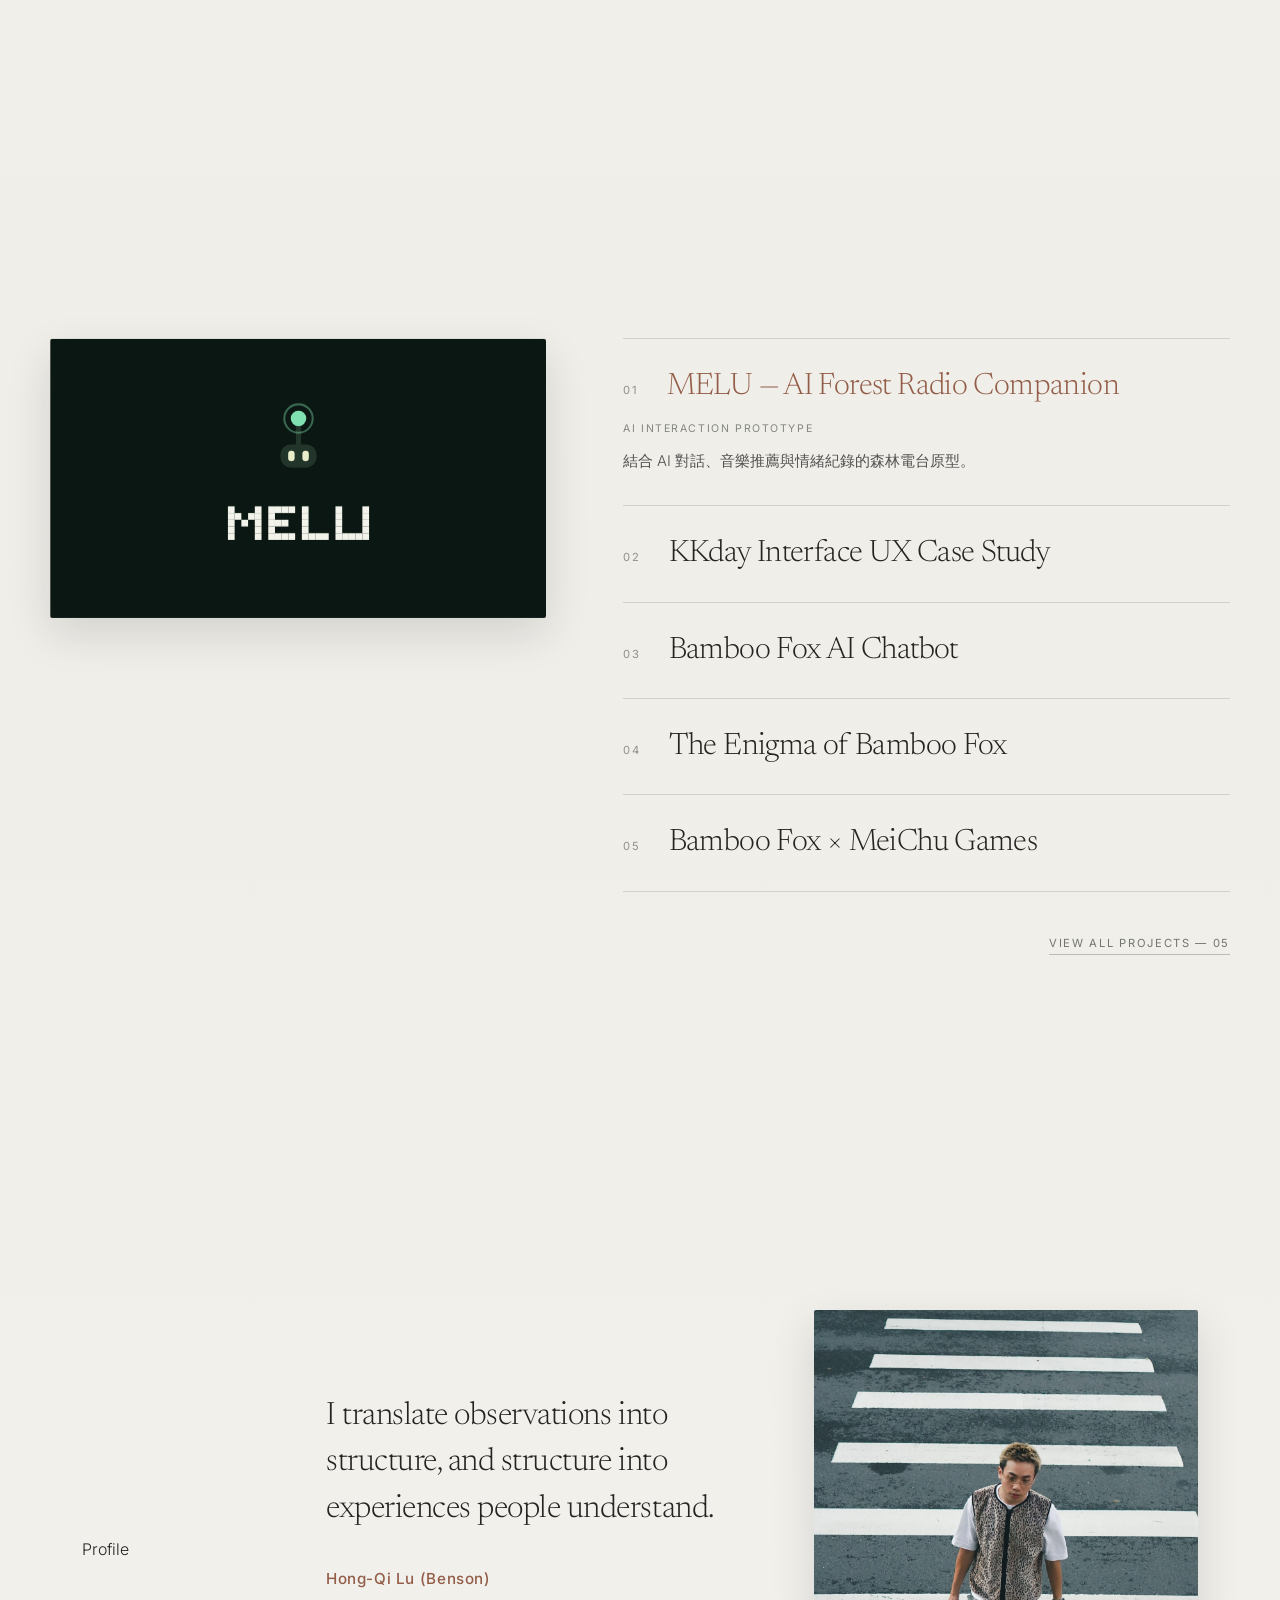
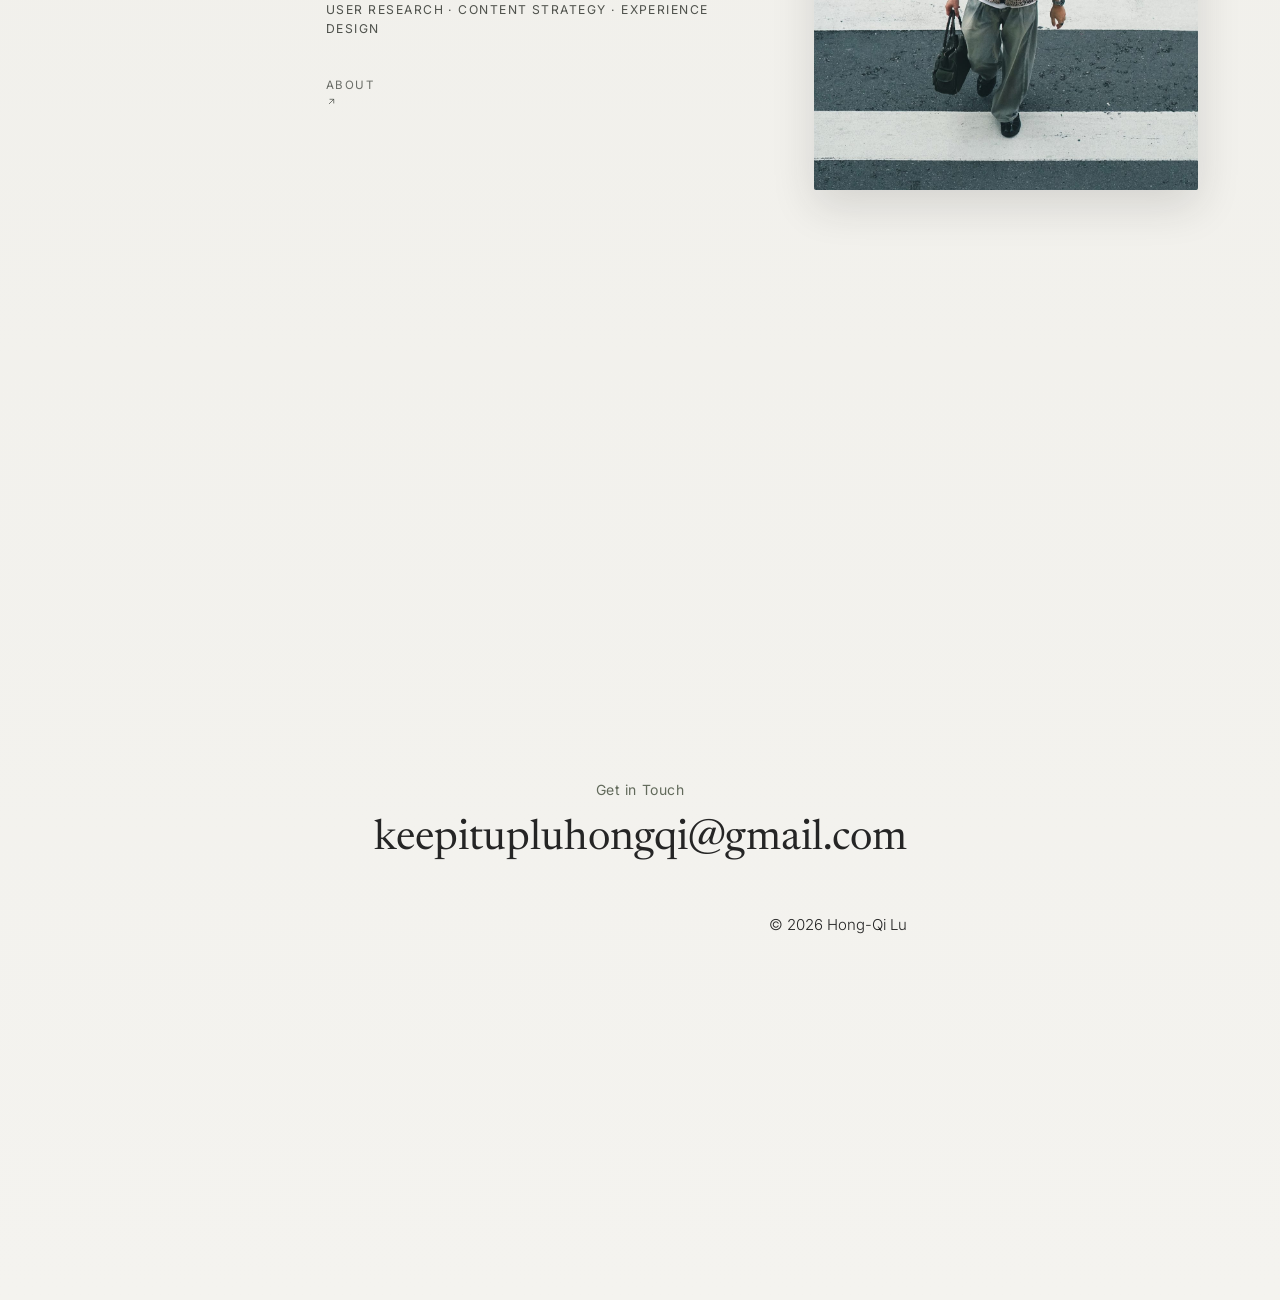
==== commit 3efe691f: "Update portfolio 2026-07-17 18:57" ====
--- a/index.html
+++ b/index.html
@@ -14,7 +14,7 @@
 <meta property="og:description" content="Portfolio in user research, content strategy, and experience design.">
 <meta property="og:image" content="https://benson-lu77.github.io/Benson/assets/logo/hongqi-h-logo.png">
 <meta property="og:url" content="https://benson-lu77.github.io/Benson/">
-<link rel="stylesheet" href="style.css?v=20260717-nav5">
+<link rel="stylesheet" href="style.css?v=20260717-nav6">
 <style>
   /* Full-page scroll-snap: 5 homepage screens (desktop only) */
   @media (min-width: 761px){
@@ -263,8 +263,13 @@
       </p>
       <p class="home-profile__name">Hong-Qi Lu (Benson)</p>
       <p class="home-profile__role">User Research · Content Strategy · Experience Design</p>
-      <a href="about.html">
-        About ↗
+      <a href="about.html" class="home-profile__link">
+        About
+        <svg class="link-arrow" viewBox="0 0 16 16" xmlns="http://www.w3.org/2000/svg" aria-hidden="true">
+          <path d="M4.75 11.25 11.25 4.75M5.75 4.75h5.5v5.5"
+                fill="none" stroke="currentColor" stroke-width="1.3"
+                stroke-linecap="round" stroke-linejoin="round"/>
+        </svg>
       </a>
     </div>
     <figure class="home-profile__portrait water-reveal">
--- a/style.css
+++ b/style.css
@@ -104,11 +104,8 @@
 .nav-toggle svg { width: 28px; height: 28px; display: block; }
 .nav-menu.is-open .nav-toggle { color: var(--clay); }
 .nav-toggle:focus-visible { outline: 2px solid var(--clay); outline-offset: 2px; }
-/* no grey/black flash on tap — use a soft tint instead */
-.nav-toggle,
-.site-nav .nav-link,
-.case-toc-fab,
-.case-toc-panel a {
+/* no grey/black flash on tap anywhere — use soft tints for feedback instead */
+html {
   -webkit-tap-highlight-color: transparent;
 }
 .site-nav .nav-menu > ul .nav-link:active { background: rgba(169, 112, 90, 0.12); }
@@ -3077,6 +3074,11 @@
   z-index: 1;
 }
 
+/* The nav must outrank those sections: they share z-index 1 and come later in
+   the DOM, so the (transparent) hero would otherwise swallow taps meant for the
+   dropdown menu. */
+.site-nav { z-index: 30; }
+
 /* ── Scroll Reveal ── */
 .water-reveal {
   opacity: 0;
@@ -3502,6 +3504,23 @@
 
 .home-profile__copy a:hover {
   color: #242421;
+}
+
+.home-profile__link {
+  display: inline-flex;
+  align-items: center;
+  gap: 7px;
+}
+
+.link-arrow {
+  width: 11px;
+  height: 11px;
+  display: block;
+  transition: transform 0.2s ease;
+}
+
+.home-profile__link:hover .link-arrow {
+  transform: translate(2px, -2px);
 }
 
 /* ── Mobile ── */
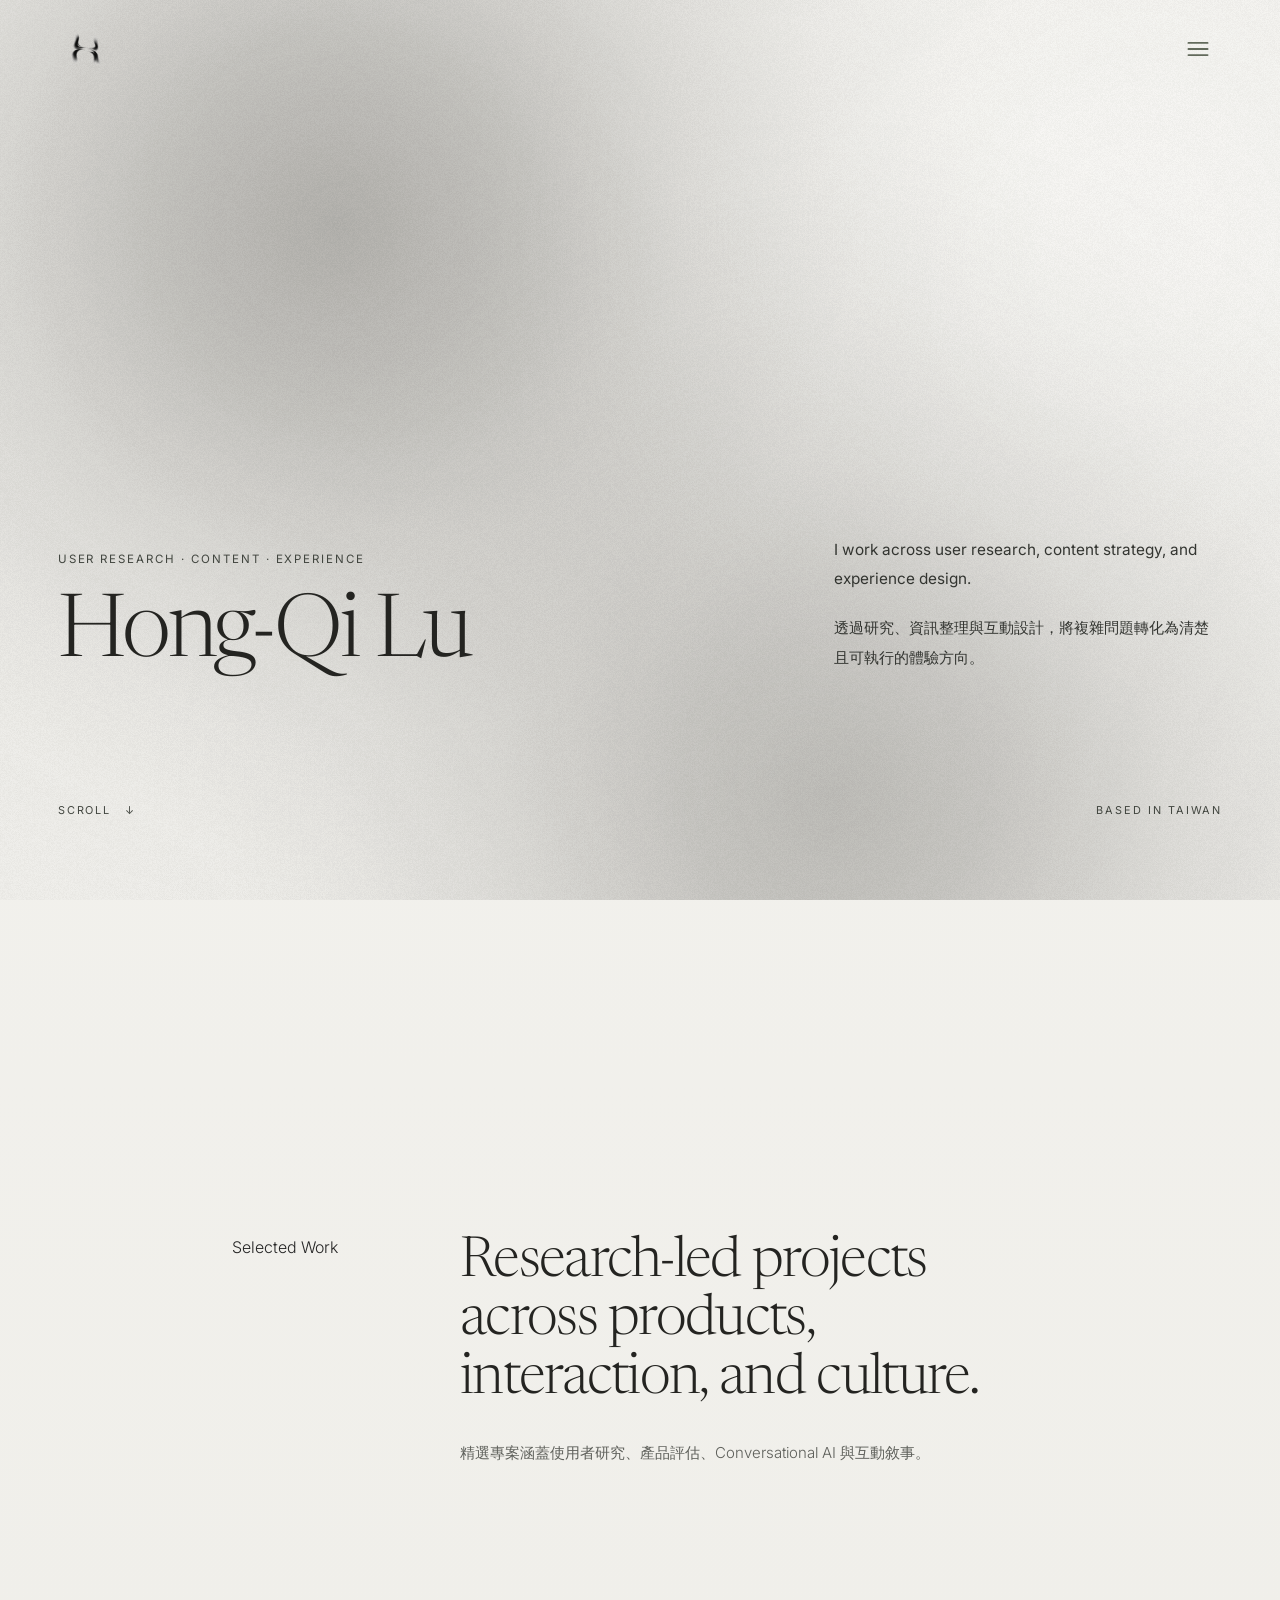
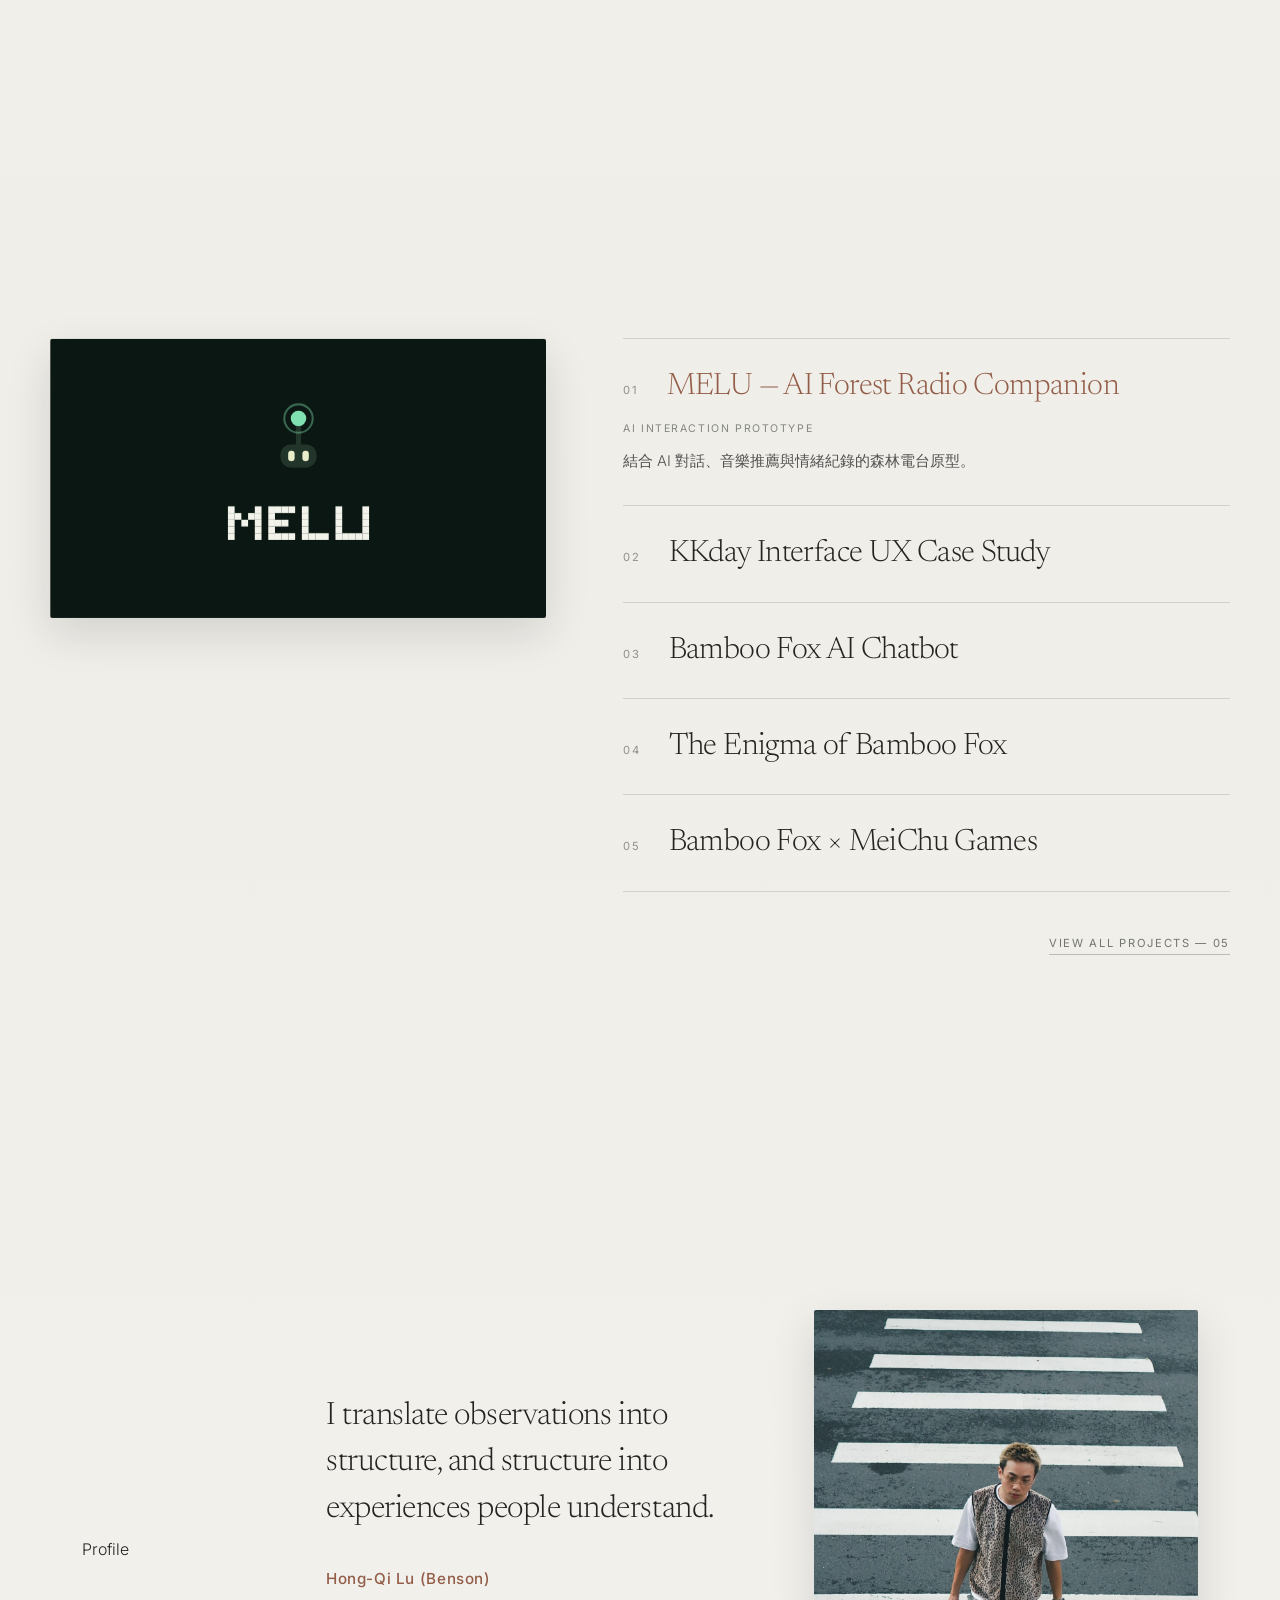
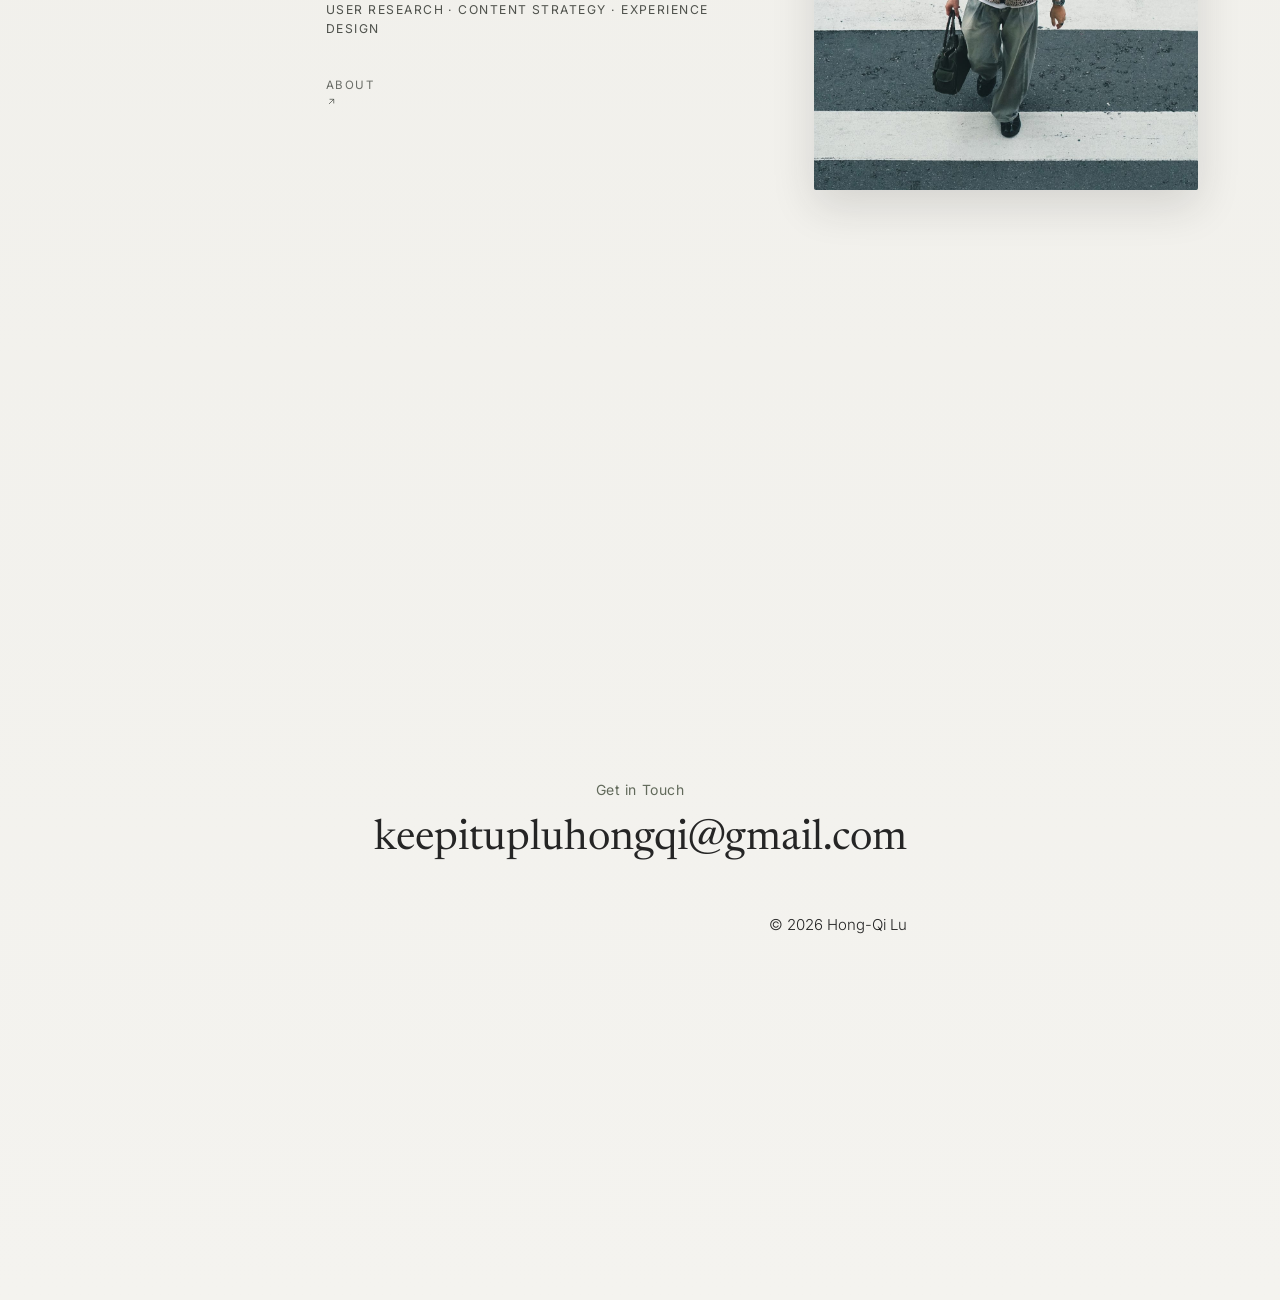
==== commit 55377e4b: "Update portfolio 2026-07-17 19:06" ====
--- a/index.html
+++ b/index.html
@@ -14,7 +14,7 @@
 <meta property="og:description" content="Portfolio in user research, content strategy, and experience design.">
 <meta property="og:image" content="https://benson-lu77.github.io/Benson/assets/logo/hongqi-h-logo.png">
 <meta property="og:url" content="https://benson-lu77.github.io/Benson/">
-<link rel="stylesheet" href="style.css?v=20260717-nav6">
+<link rel="stylesheet" href="style.css?v=20260717-nav7">
 <style>
   /* Full-page scroll-snap: 5 homepage screens (desktop only) */
   @media (min-width: 761px){
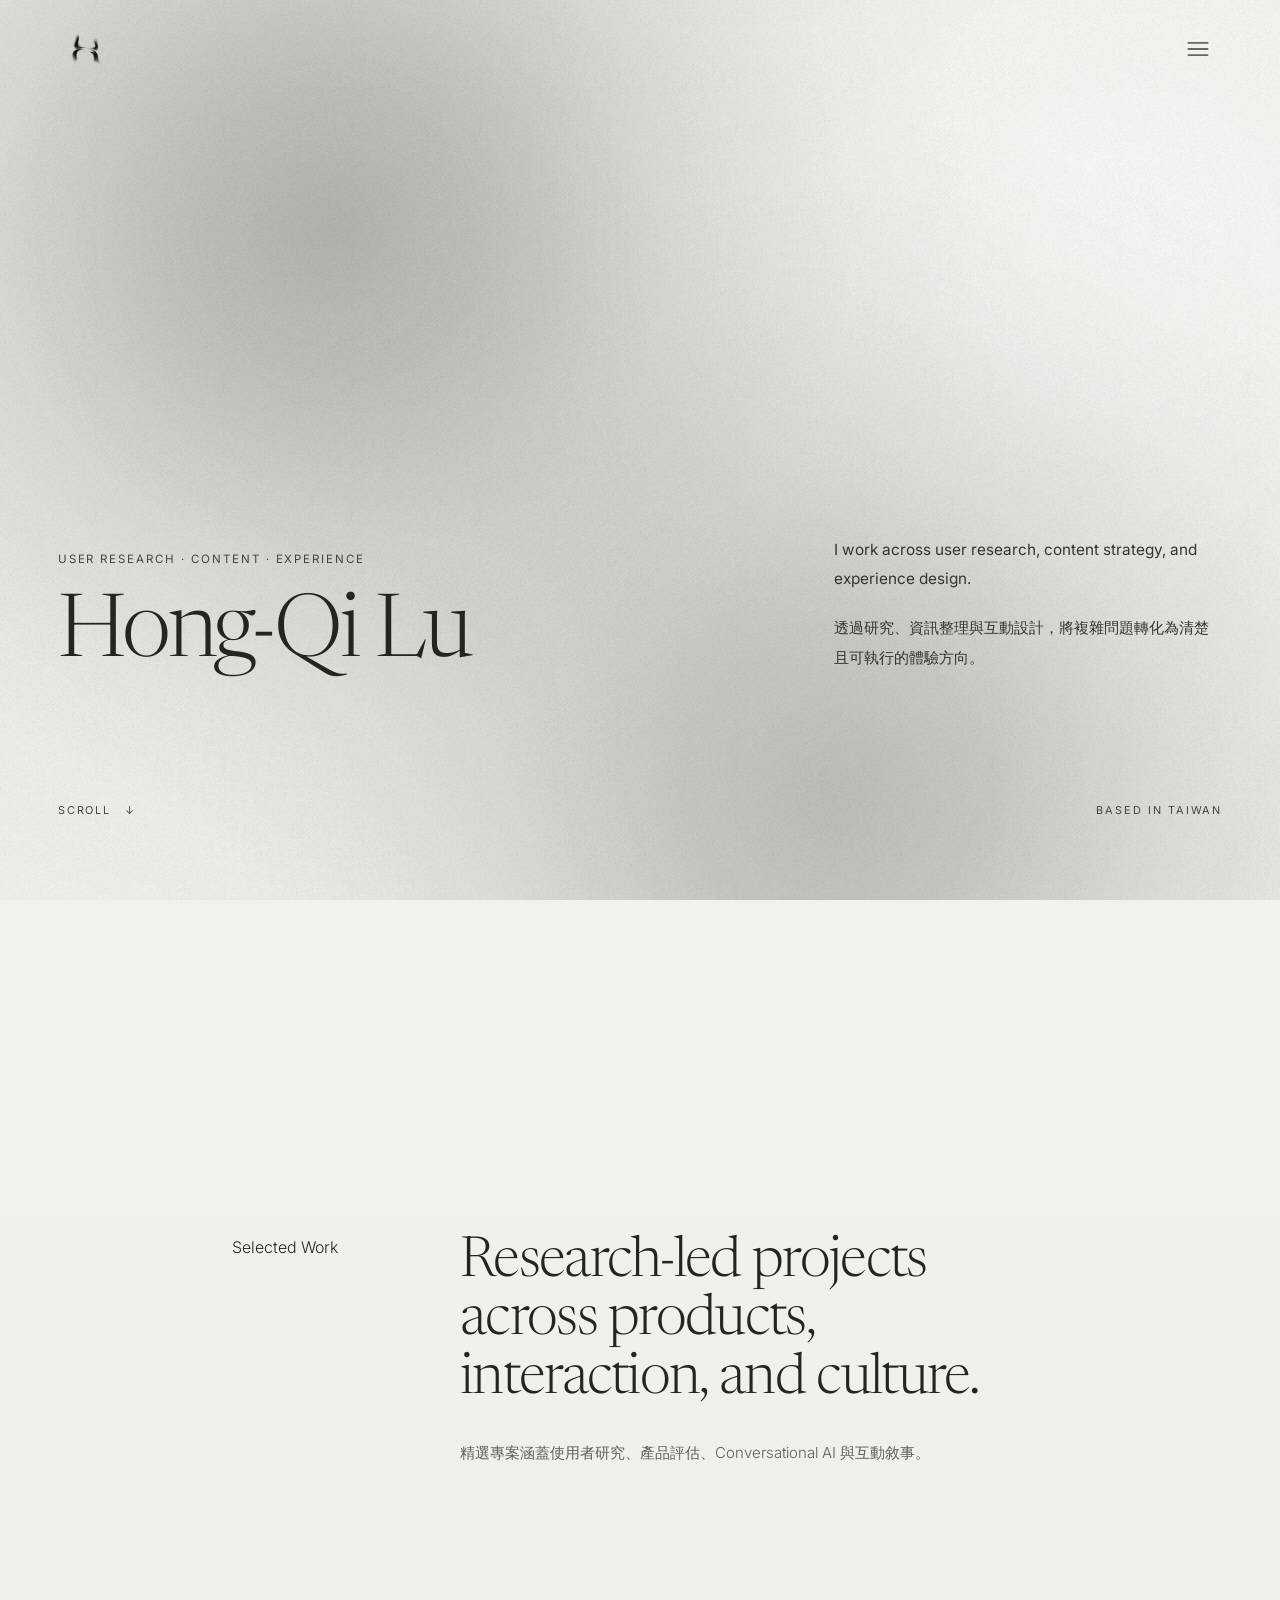
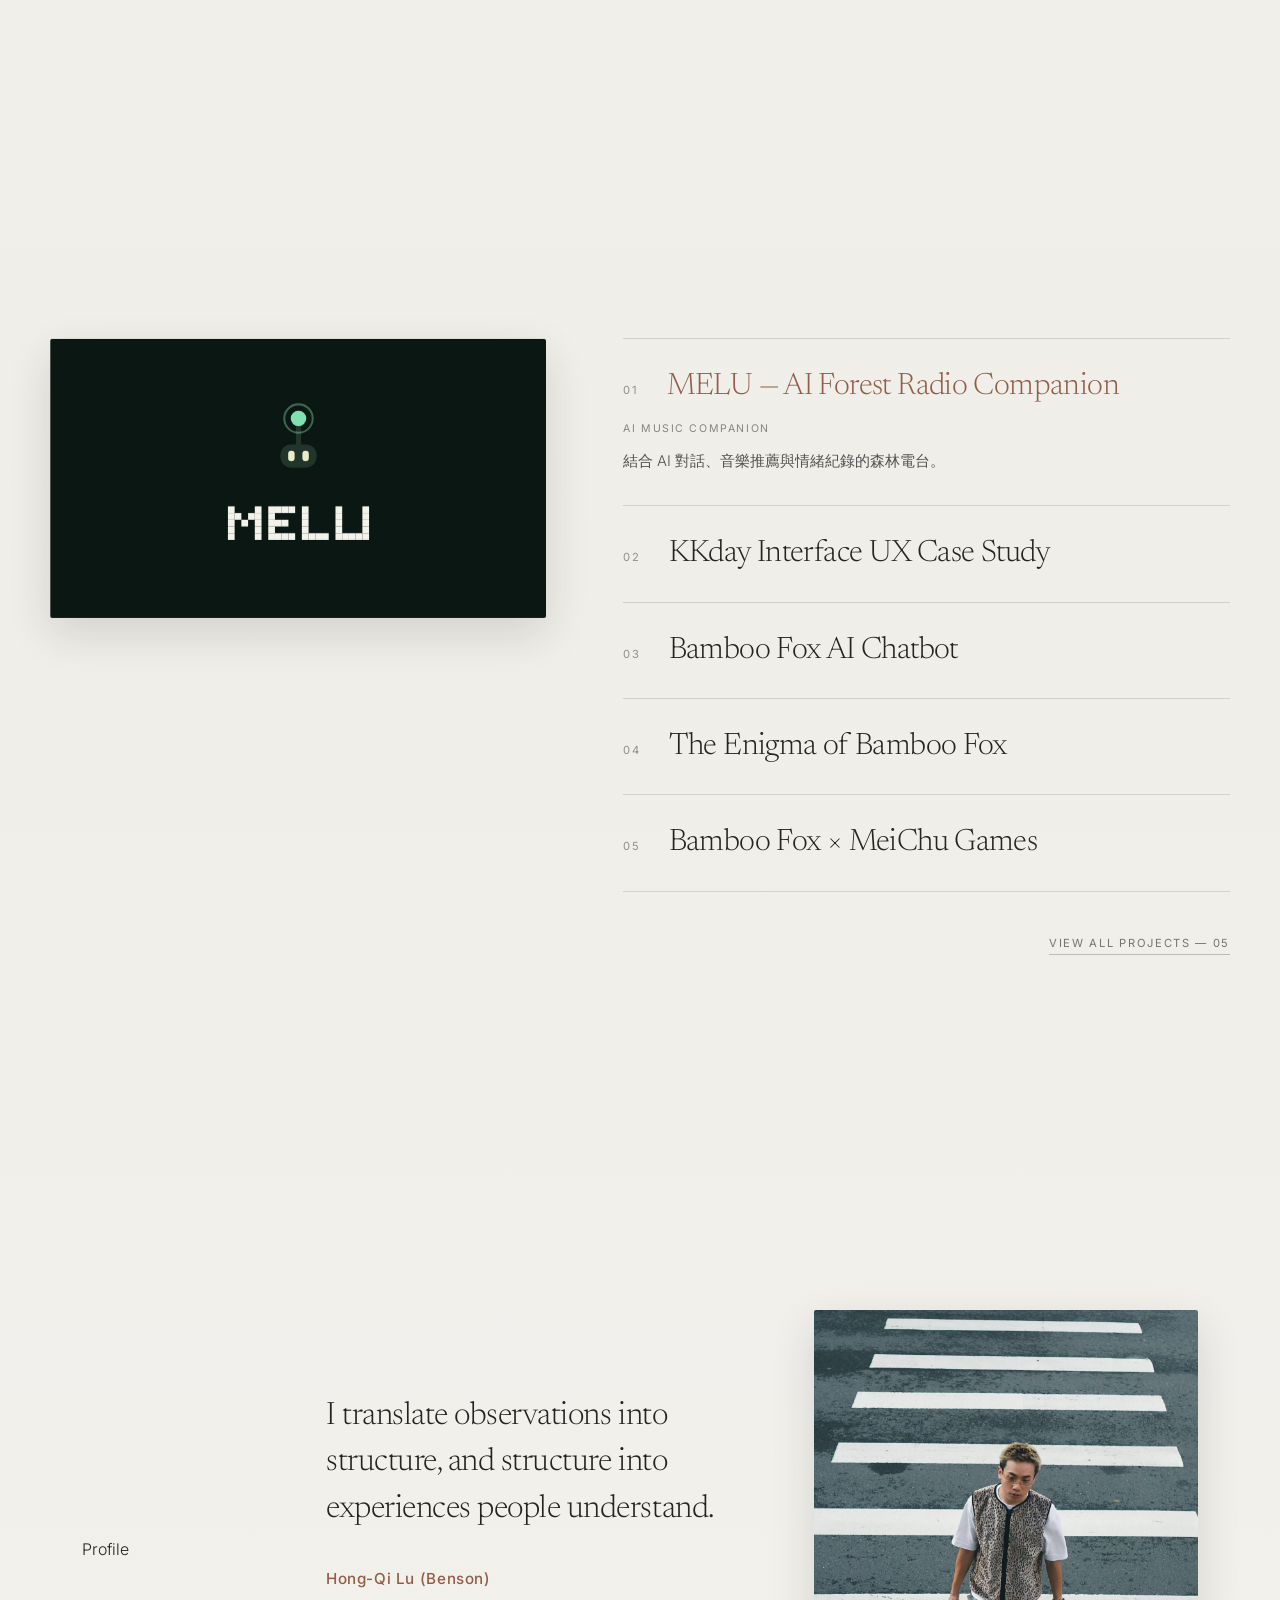
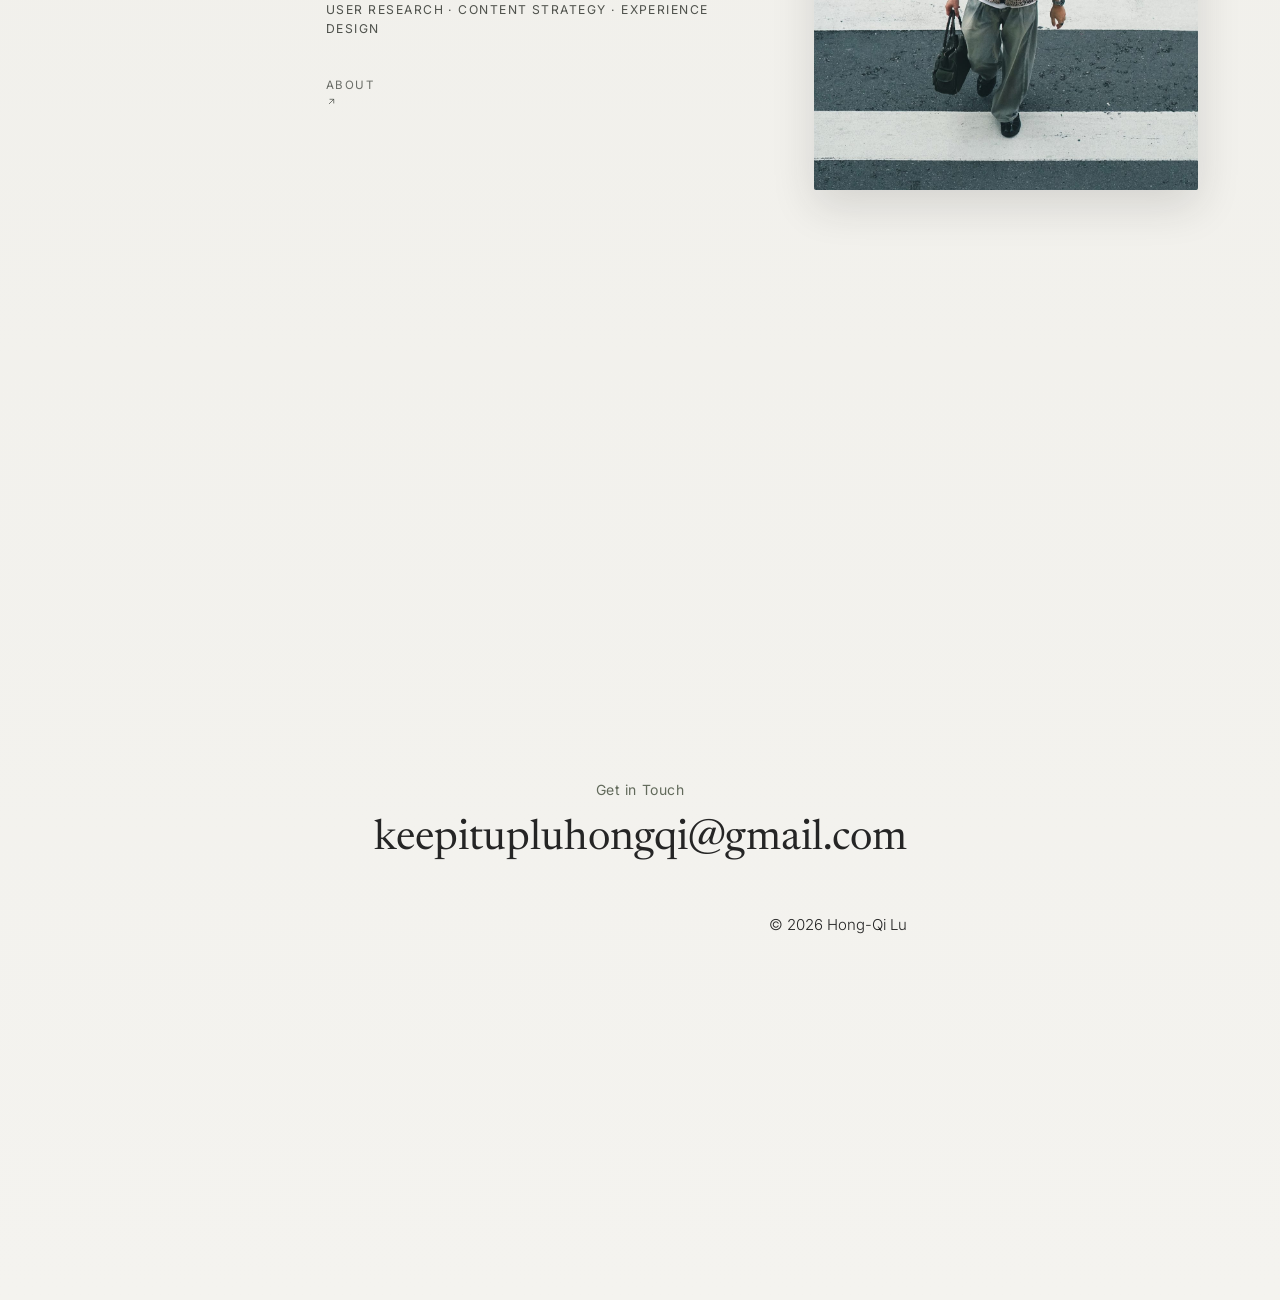
==== commit cf03c88f: "Update MELU case study + nav" ====
--- a/index.html
+++ b/index.html
@@ -176,8 +176,8 @@
         </span>
         <span class="project-panel__detail">
           <span class="project-panel__detail-inner">
-            <span class="project-panel__meta">AI Interaction Prototype</span>
-            <span class="project-panel__desc">結合 AI 對話、音樂推薦與情緒紀錄的森林電台原型。</span>
+            <span class="project-panel__meta">AI Music Companion</span>
+            <span class="project-panel__desc">結合 AI 對話、音樂推薦與情緒紀錄的森林電台。</span>
             <img class="project-panel__thumb" src="assets/melu/melu-cover-icon.svg" alt="" loading="lazy">
           </span>
         </span>
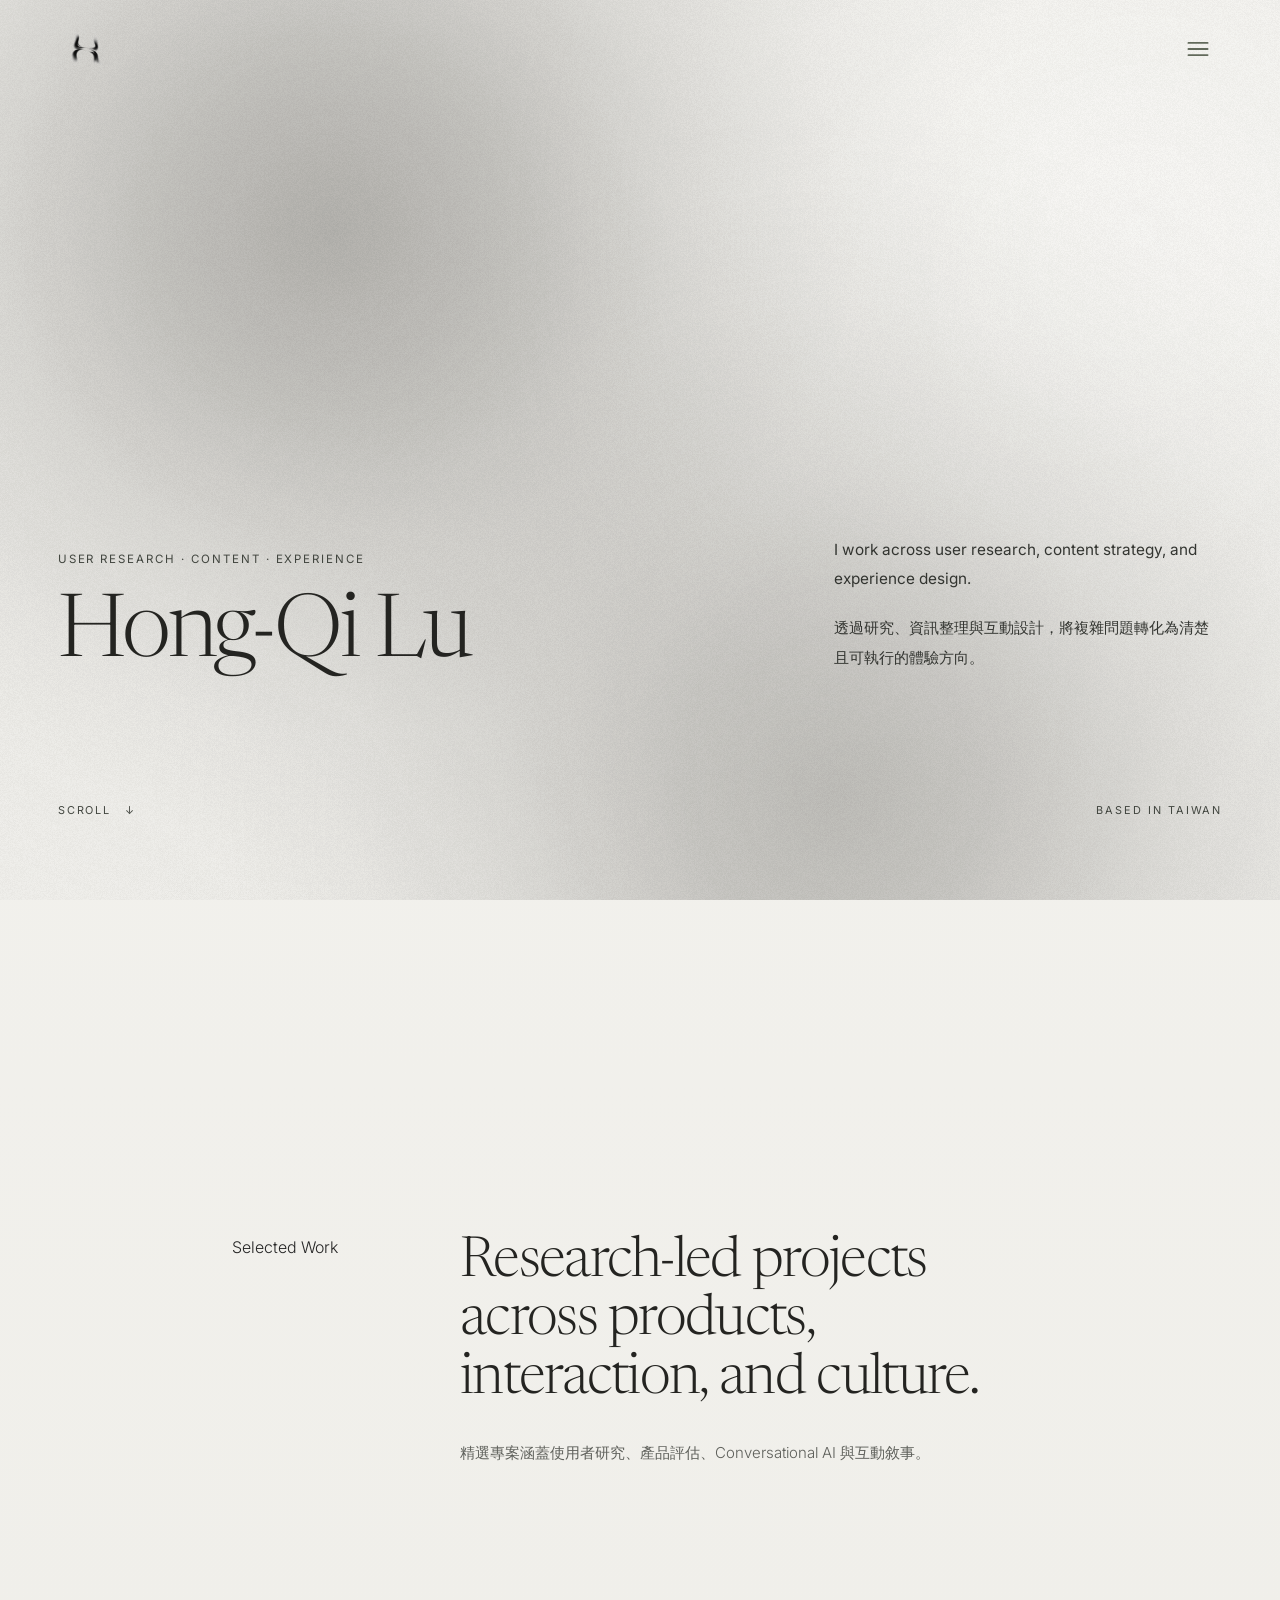
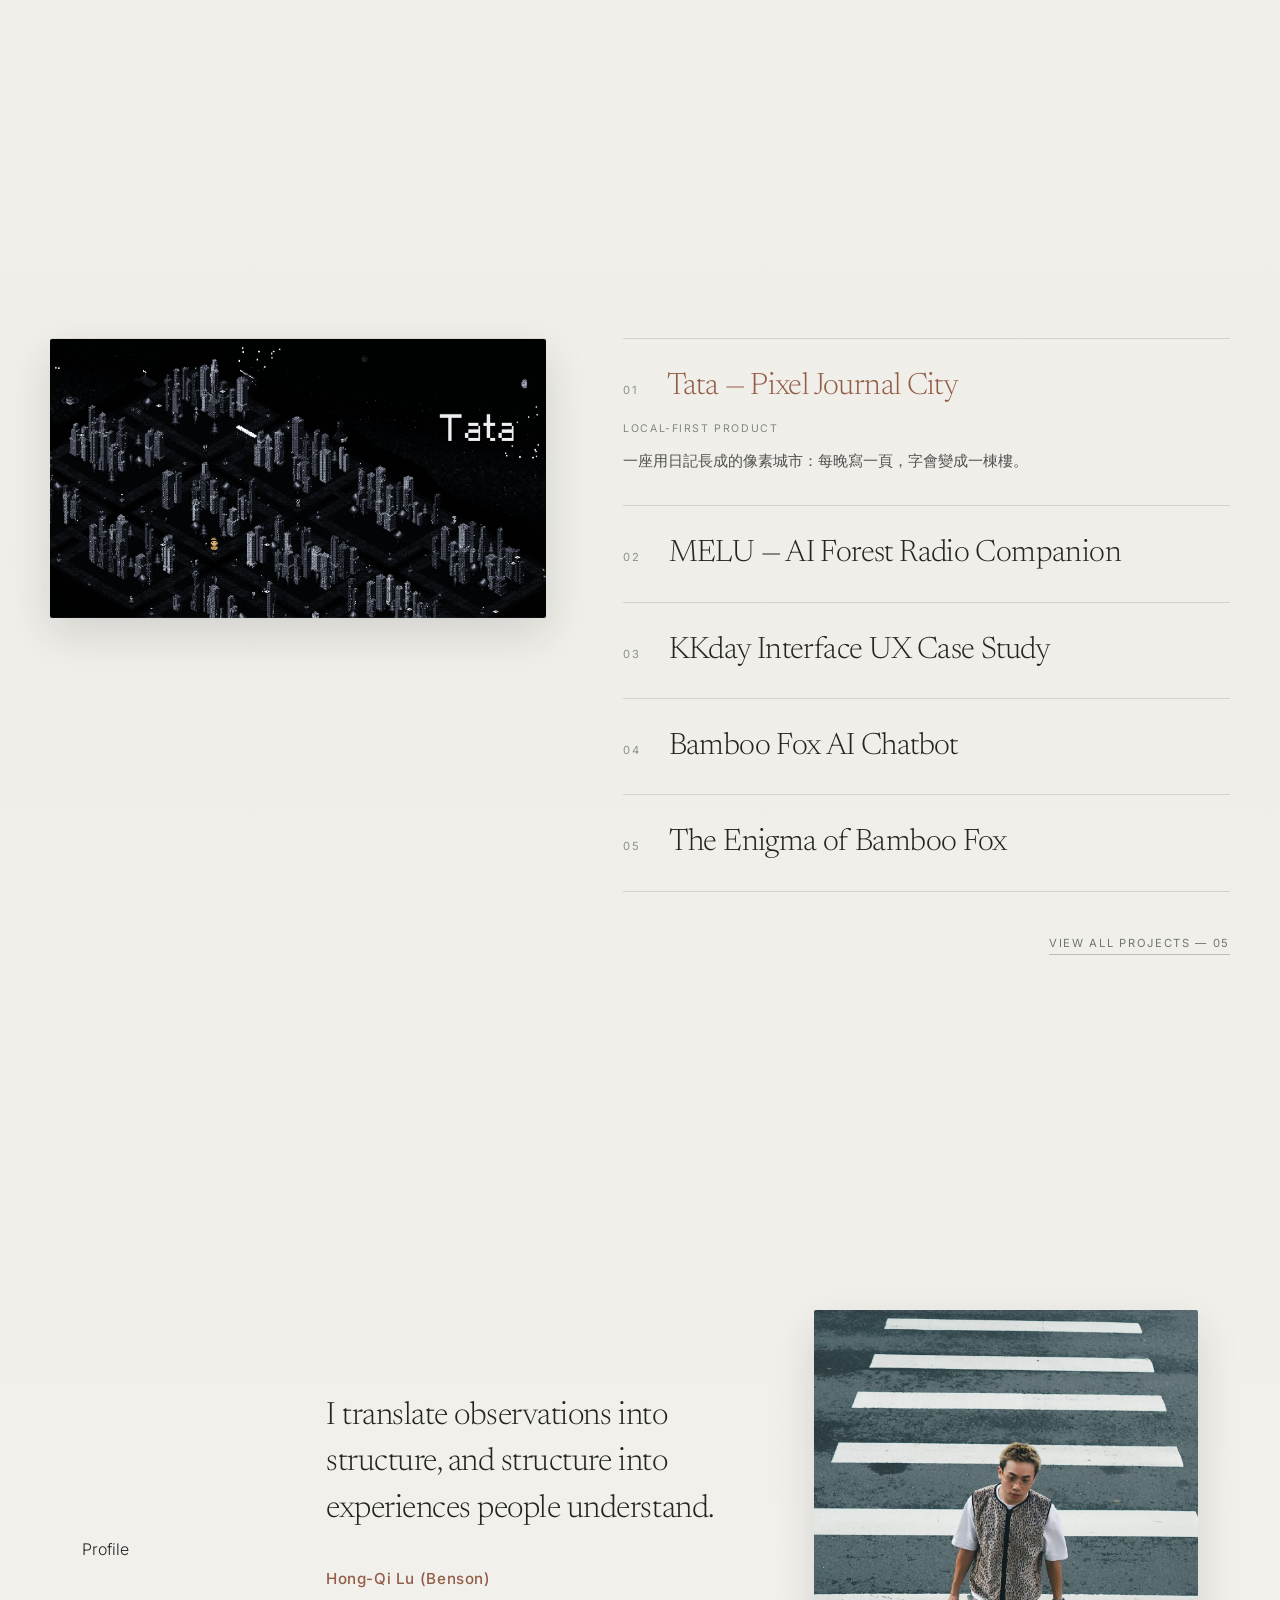
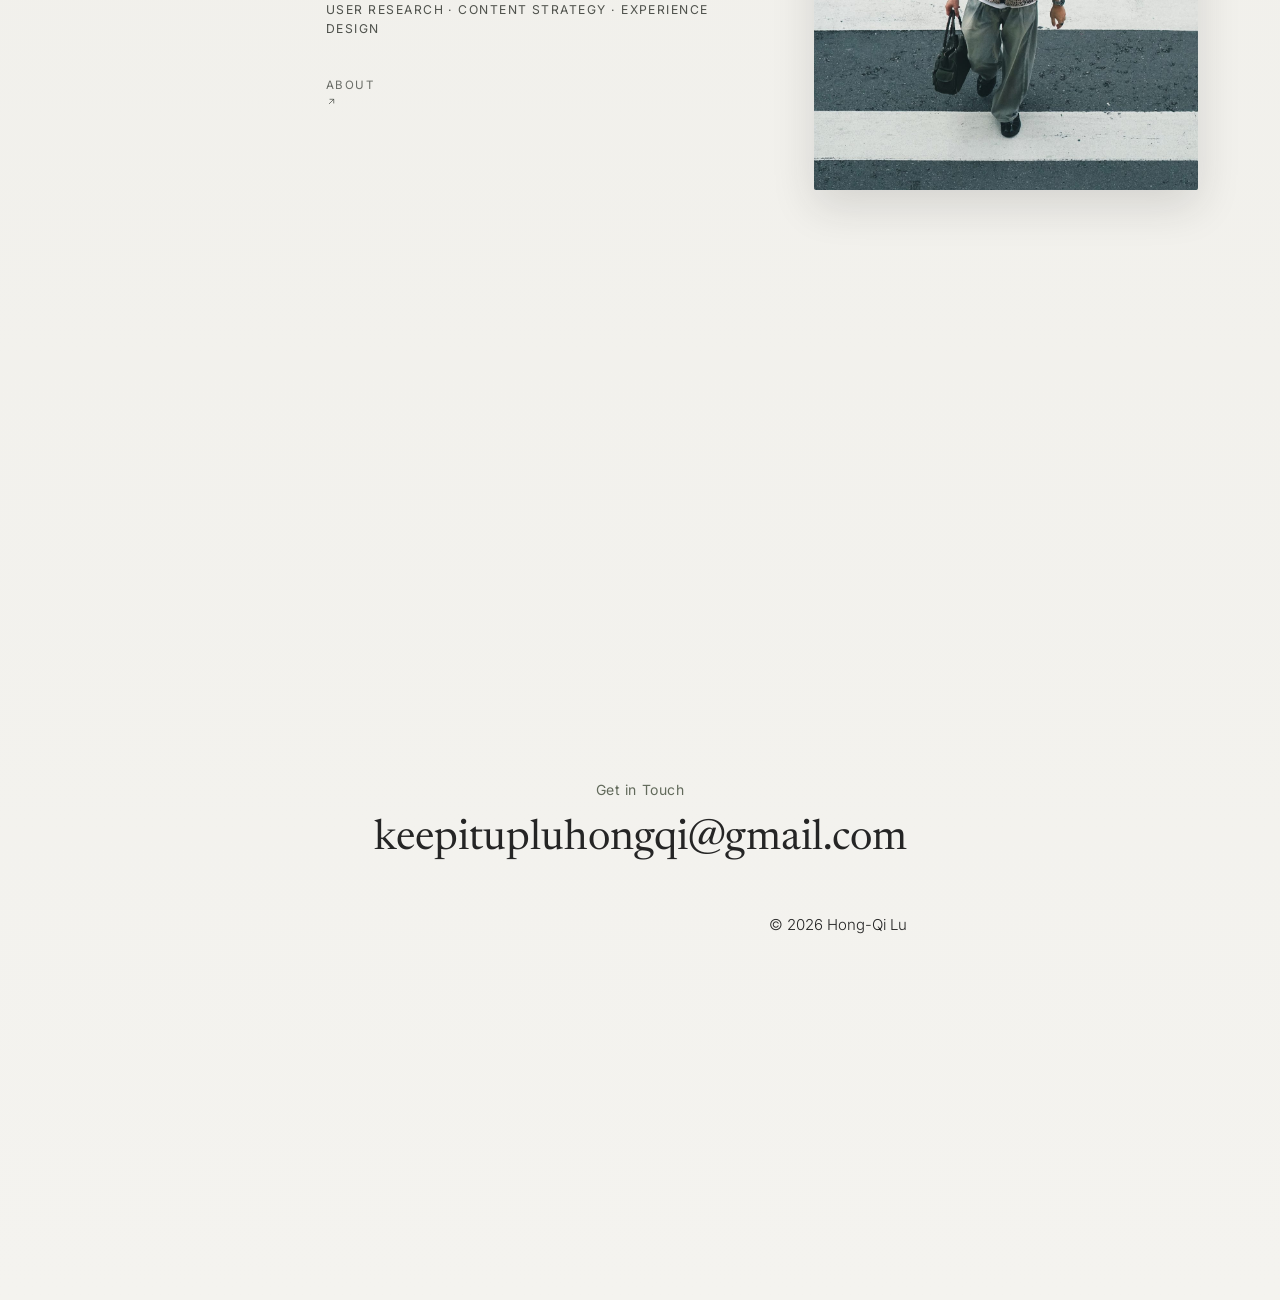
==== commit 79955bed: "Tata: architecture diagram (pixel), three dogfooding iterations, trim duplicated guard rules and cap" ====
--- a/index.html
+++ b/index.html
@@ -14,7 +14,7 @@
 <meta property="og:description" content="Portfolio in user research, content strategy, and experience design.">
 <meta property="og:image" content="https://benson-lu77.github.io/Benson/assets/logo/hongqi-h-logo.png">
 <meta property="og:url" content="https://benson-lu77.github.io/Benson/">
-<link rel="stylesheet" href="style.css?v=20260717-nav7">
+<link rel="stylesheet" href="style.css?v=20260903-hero4">
 <style>
   /* Full-page scroll-snap: 5 homepage screens (desktop only) */
   @media (min-width: 761px){
@@ -162,16 +162,31 @@
 
     <div class="project-panel__media" aria-hidden="true">
       <div class="project-panel__frame">
-        <img src="assets/melu/melu-cover-icon.svg" alt="">
+        <img src="assets/tata/tata-hero.png" alt="">
       </div>
     </div>
 
     <div class="project-panel__list">
 
-      <a href="project-melu.html" class="project-panel__row is-active"
+      <a href="project-tata.html" class="project-panel__row is-active"
+         data-cover="assets/tata/tata-hero.png">
+        <span class="project-panel__head">
+          <span class="project-panel__num" aria-hidden="true">01</span>
+          <span class="project-panel__title">Tata — Pixel Journal City</span>
+        </span>
+        <span class="project-panel__detail">
+          <span class="project-panel__detail-inner">
+            <span class="project-panel__meta">Local-first Product</span>
+            <span class="project-panel__desc">一座用日記長成的像素城市：每晚寫一頁，字會變成一棟樓。</span>
+            <img class="project-panel__thumb" src="assets/tata/tata-hero.png" alt="" loading="lazy">
+          </span>
+        </span>
+      </a>
+
+      <a href="project-melu.html" class="project-panel__row"
          data-cover="assets/melu/melu-cover-icon.svg">
         <span class="project-panel__head">
-          <span class="project-panel__num" aria-hidden="true">01</span>
+          <span class="project-panel__num" aria-hidden="true">02</span>
           <span class="project-panel__title">MELU — AI Forest Radio Companion</span>
         </span>
         <span class="project-panel__detail">
@@ -186,7 +201,7 @@
       <a href="project-kkday.html" class="project-panel__row"
          data-cover="assets/kkday/kkday-project-cover.svg">
         <span class="project-panel__head">
-          <span class="project-panel__num" aria-hidden="true">02</span>
+          <span class="project-panel__num" aria-hidden="true">03</span>
           <span class="project-panel__title">KKday Interface UX Case Study</span>
         </span>
         <span class="project-panel__detail">
@@ -201,7 +216,7 @@
       <a href="project-bamboofox-chatbot.html" class="project-panel__row"
          data-cover="assets/bamboofox-chatbot/bamboofox-chatbot-cover.png">
         <span class="project-panel__head">
-          <span class="project-panel__num" aria-hidden="true">03</span>
+          <span class="project-panel__num" aria-hidden="true">04</span>
           <span class="project-panel__title">Bamboo Fox AI Chatbot</span>
         </span>
         <span class="project-panel__detail">
@@ -216,7 +231,7 @@
       <a href="project-enigma.html" class="project-panel__row"
          data-cover="assets/enigma/cover-fox-forest.jpg">
         <span class="project-panel__head">
-          <span class="project-panel__num" aria-hidden="true">04</span>
+          <span class="project-panel__num" aria-hidden="true">05</span>
           <span class="project-panel__title">The Enigma of Bamboo Fox</span>
         </span>
         <span class="project-panel__detail">
@@ -224,21 +239,6 @@
             <span class="project-panel__meta">Interactive Storytelling</span>
             <span class="project-panel__desc">將校園吉祥物故事重構為互動敘事體驗，並轉化為可測試的 Figma 原型。</span>
             <img class="project-panel__thumb" src="assets/enigma/cover-fox-forest.jpg" alt="" loading="lazy">
-          </span>
-        </span>
-      </a>
-
-      <a href="project-meichu.html" class="project-panel__row"
-         data-cover="assets/meichu-games/bamboofox-meichugames.svg">
-        <span class="project-panel__head">
-          <span class="project-panel__num" aria-hidden="true">05</span>
-          <span class="project-panel__title">Bamboo Fox × MeiChu Games</span>
-        </span>
-        <span class="project-panel__detail">
-          <span class="project-panel__detail-inner">
-            <span class="project-panel__meta">Campus Cultural Marketing Project</span>
-            <span class="project-panel__desc">以跨渠道校園企劃，延伸竹狐 IP 與梅竹賽事文化的參與體驗。</span>
-            <img class="project-panel__thumb" src="assets/meichu-games/bamboofox-meichugames.svg" alt="" loading="lazy">
           </span>
         </span>
       </a>
--- a/style.css
+++ b/style.css
@@ -1204,11 +1204,16 @@
   width: 100%;
   max-width: 100%;
   height: auto;
+  /* One frame for every case page, keyed to MELU's native 16:10 cover:
+     MELU shows uncropped; the 16:9 covers lose ~5% at the sides; Tata's
+     2.4:1 panorama is cropped to the same frame. */
+  aspect-ratio: 16 / 10;
+  object-fit: cover;
+  object-position: center;
   margin: 0 auto;
   padding: 0;
   border: 0;
   border-radius: 0;
-  object-fit: contain;
 }
 
 /* ── Persona grid: two personas side by side (breakout) ── */
@@ -2041,8 +2046,7 @@
 
 .campaign-framework img,
 .event-concept img,
-.activity-details img,
-.project-hero img {
+.activity-details img {
   display: block;
   width: 100%;
   height: auto;
@@ -2182,7 +2186,6 @@
    INTERACTIVE NARRATIVE — The Enigma of Bamboo Fox
 ===================================================== */
 
-.enigma-hero img,
 .character-card img,
 .artifact-figure img,
 .prototype-grid img,
